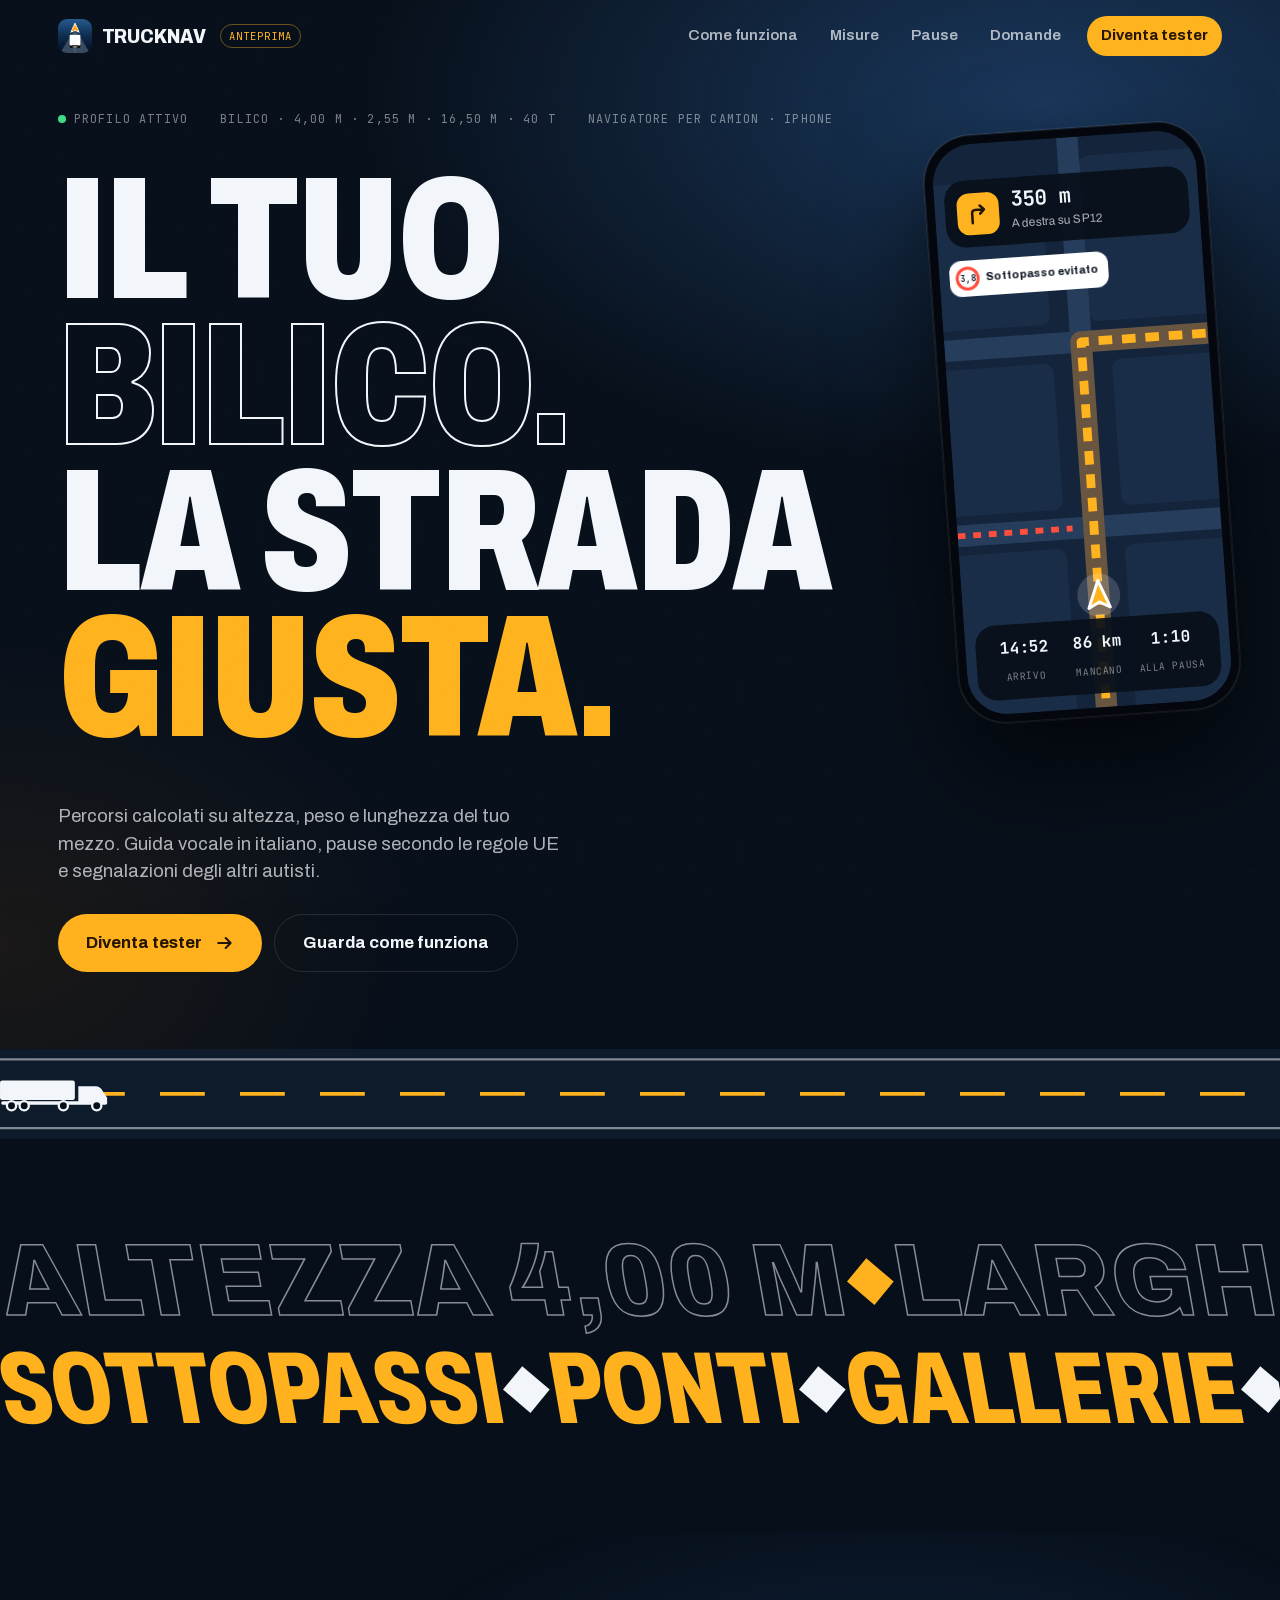
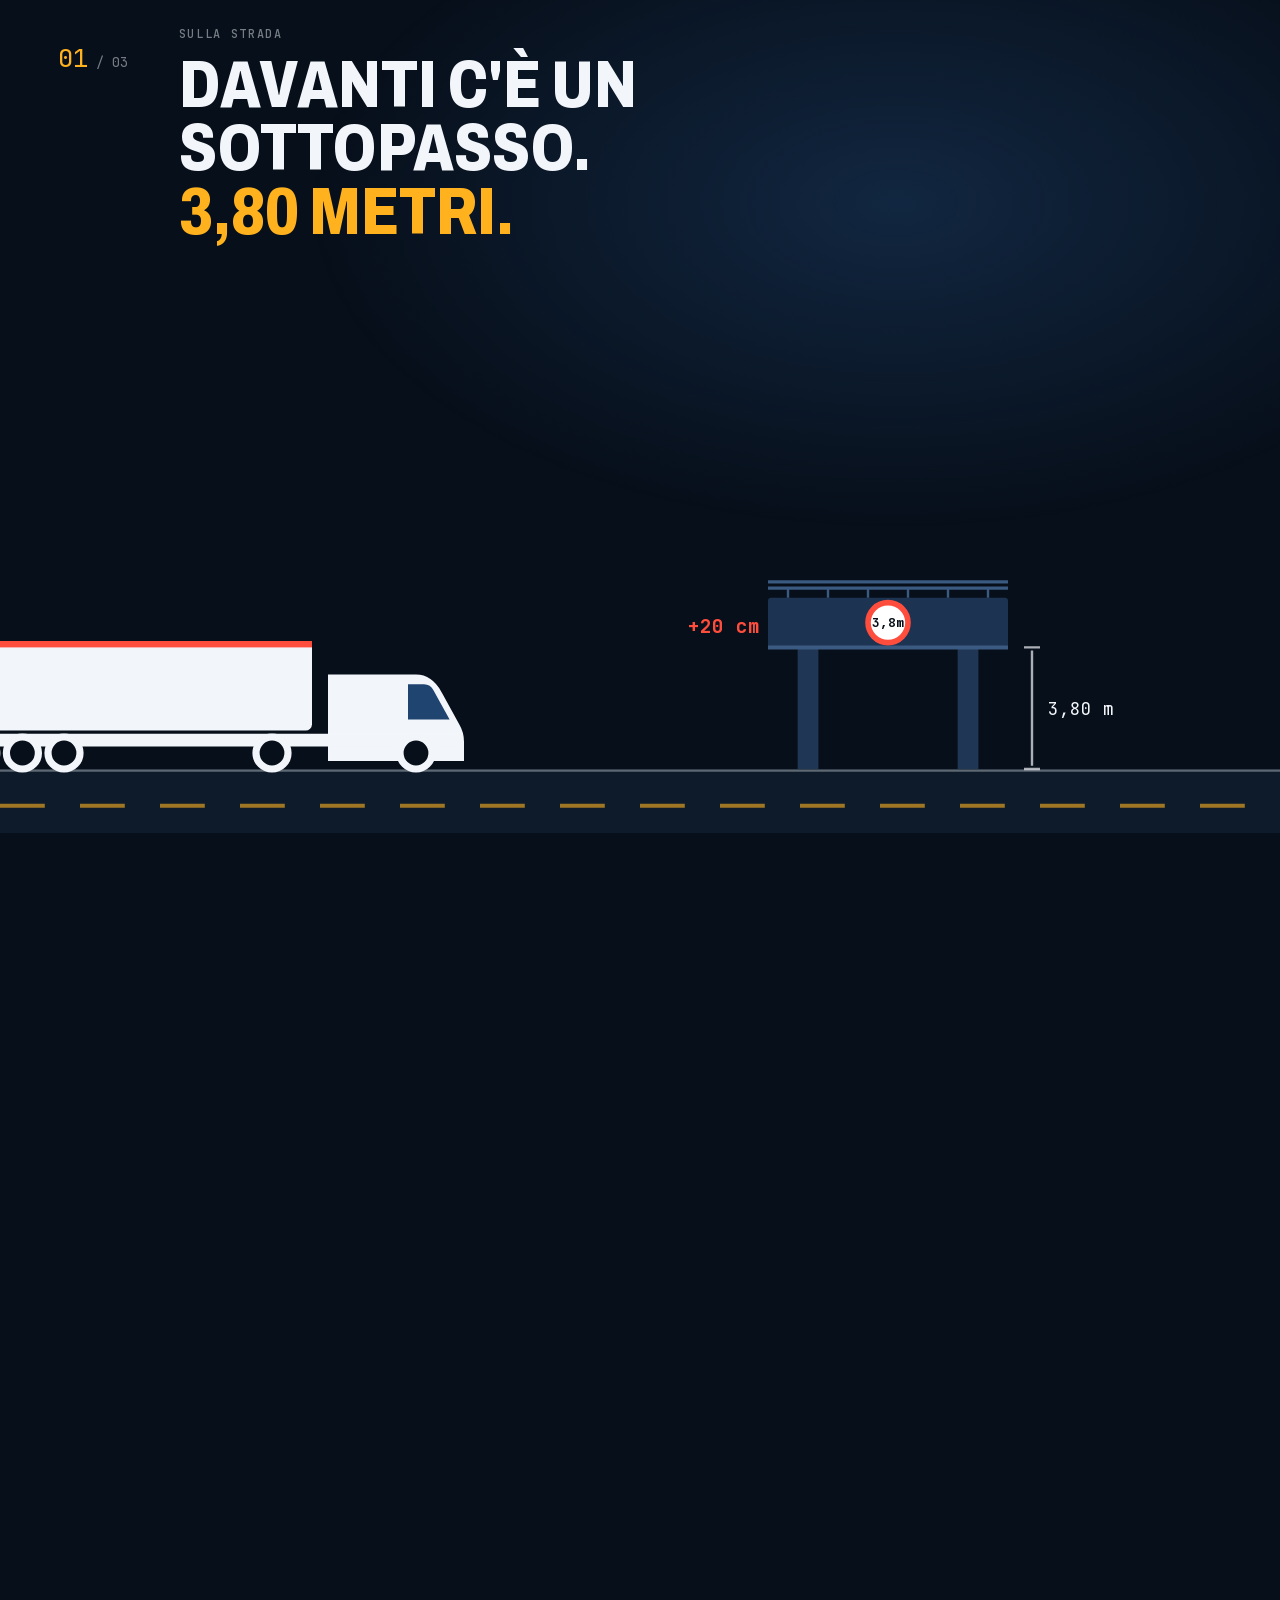
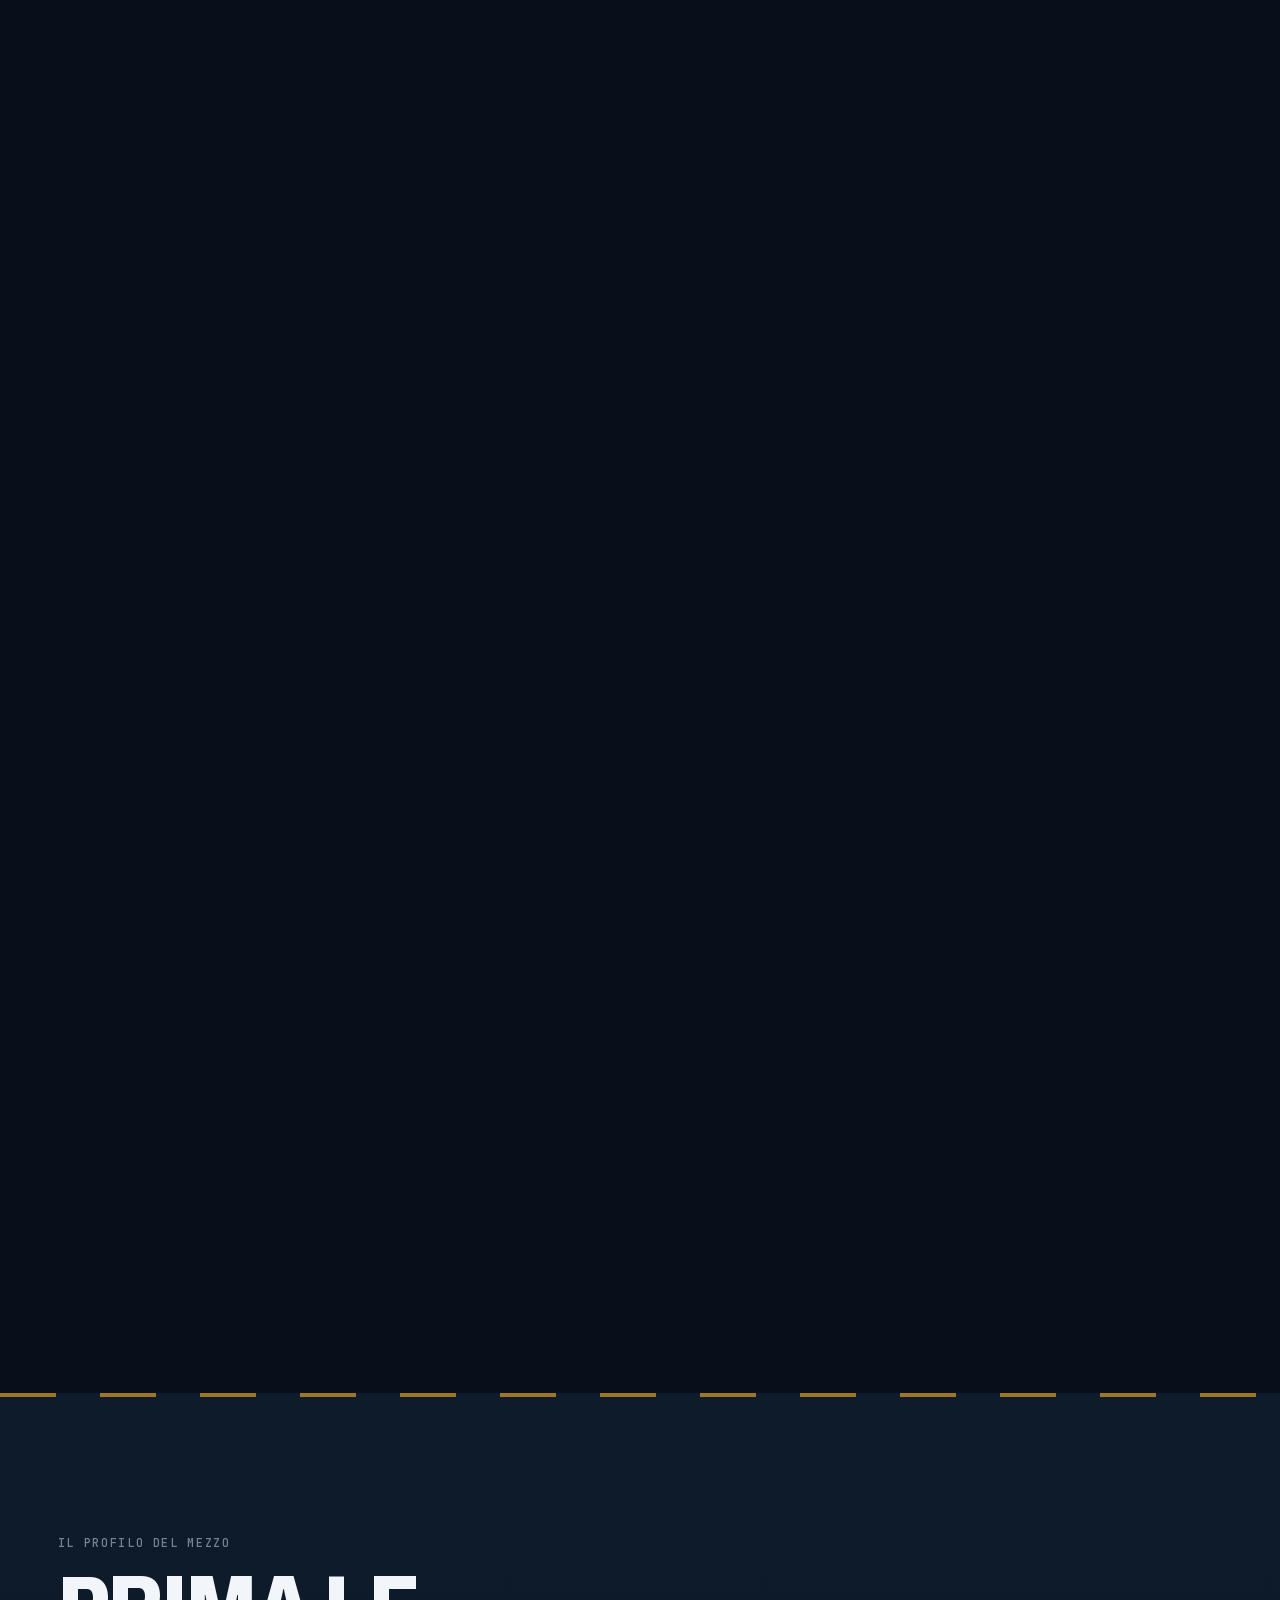
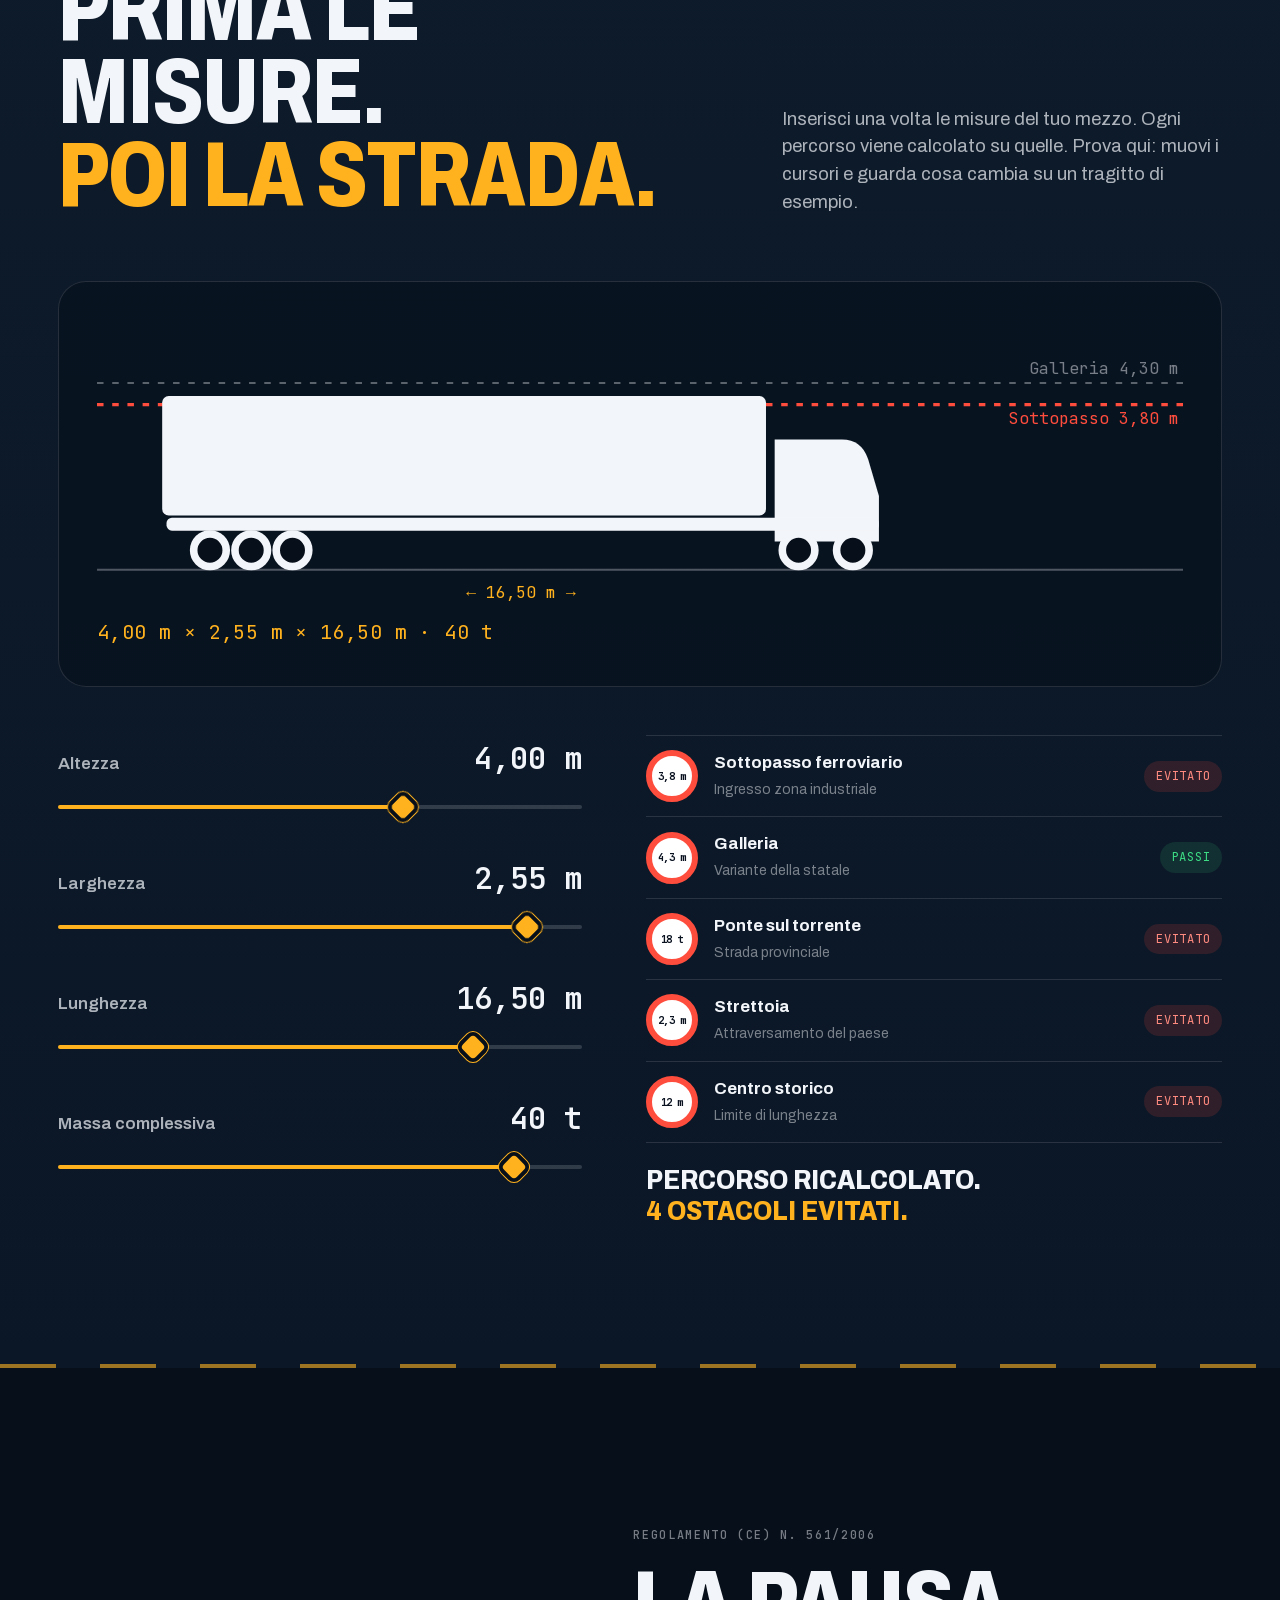
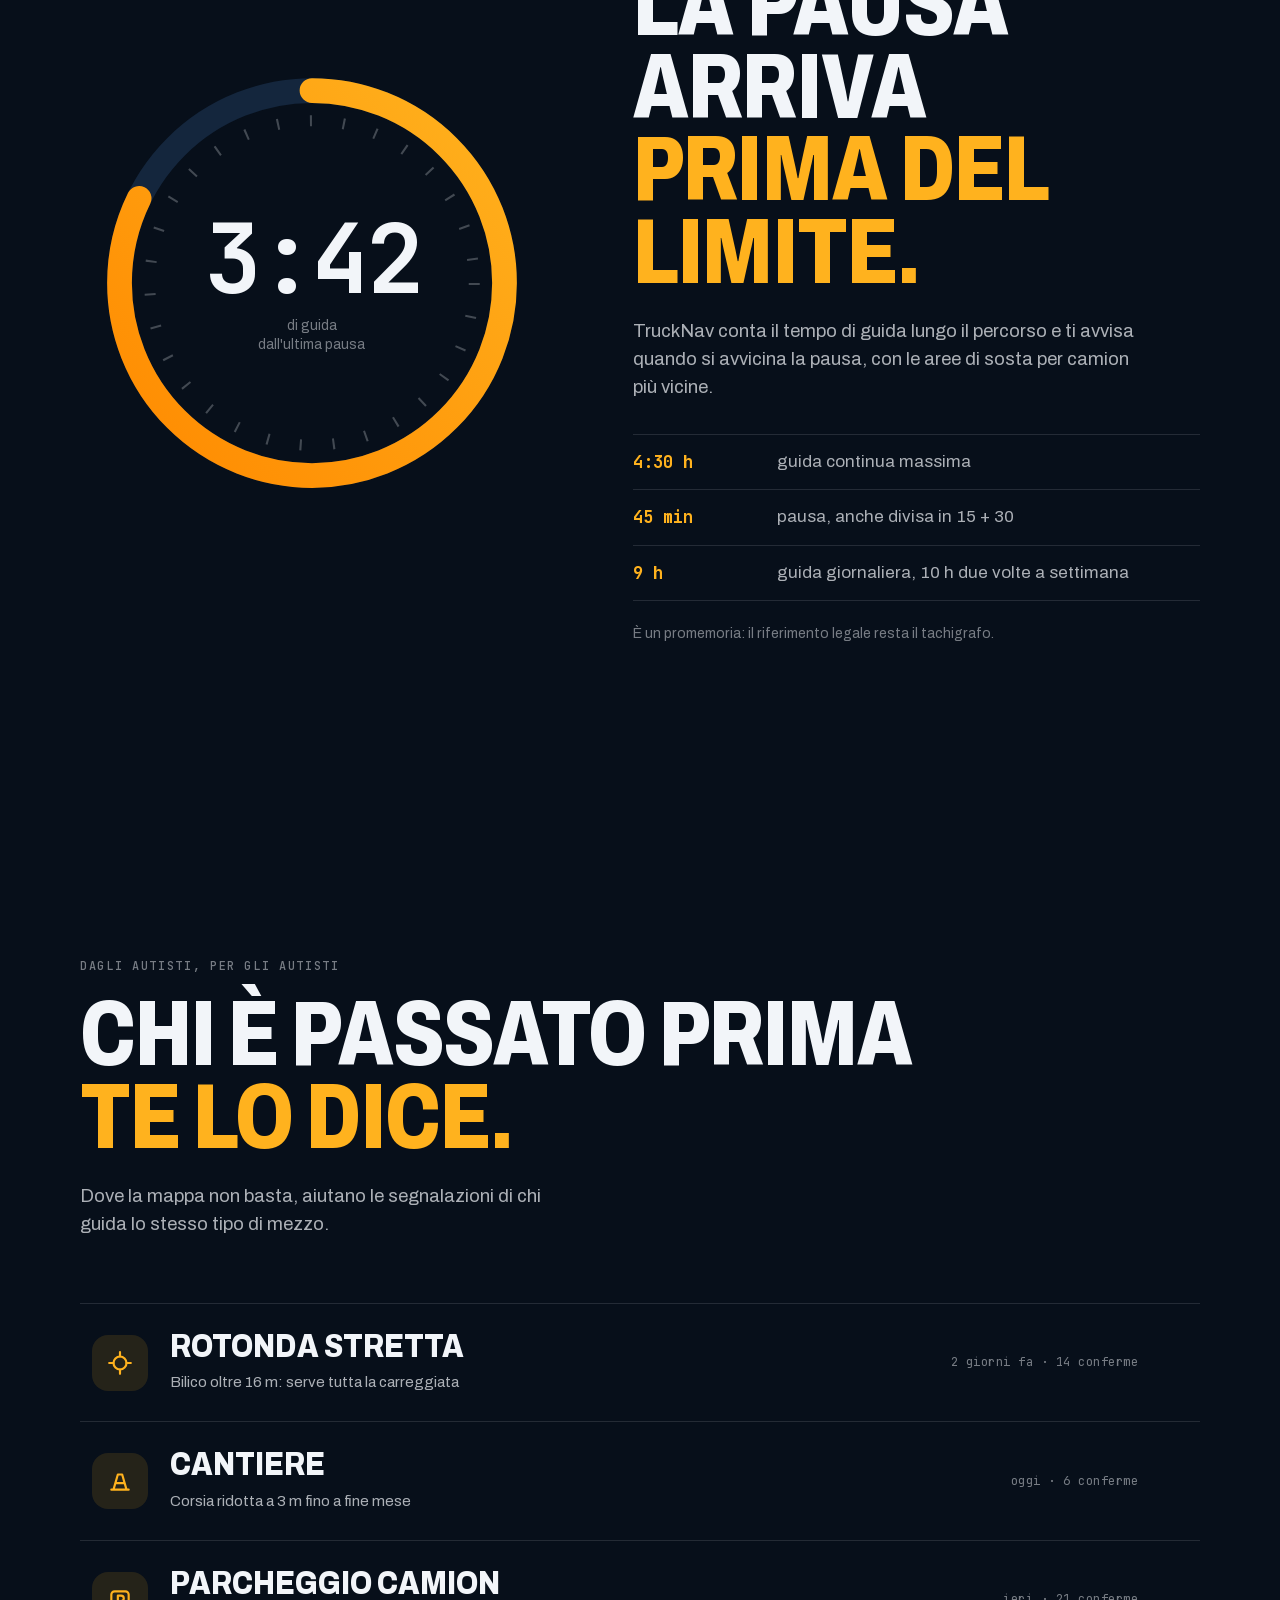
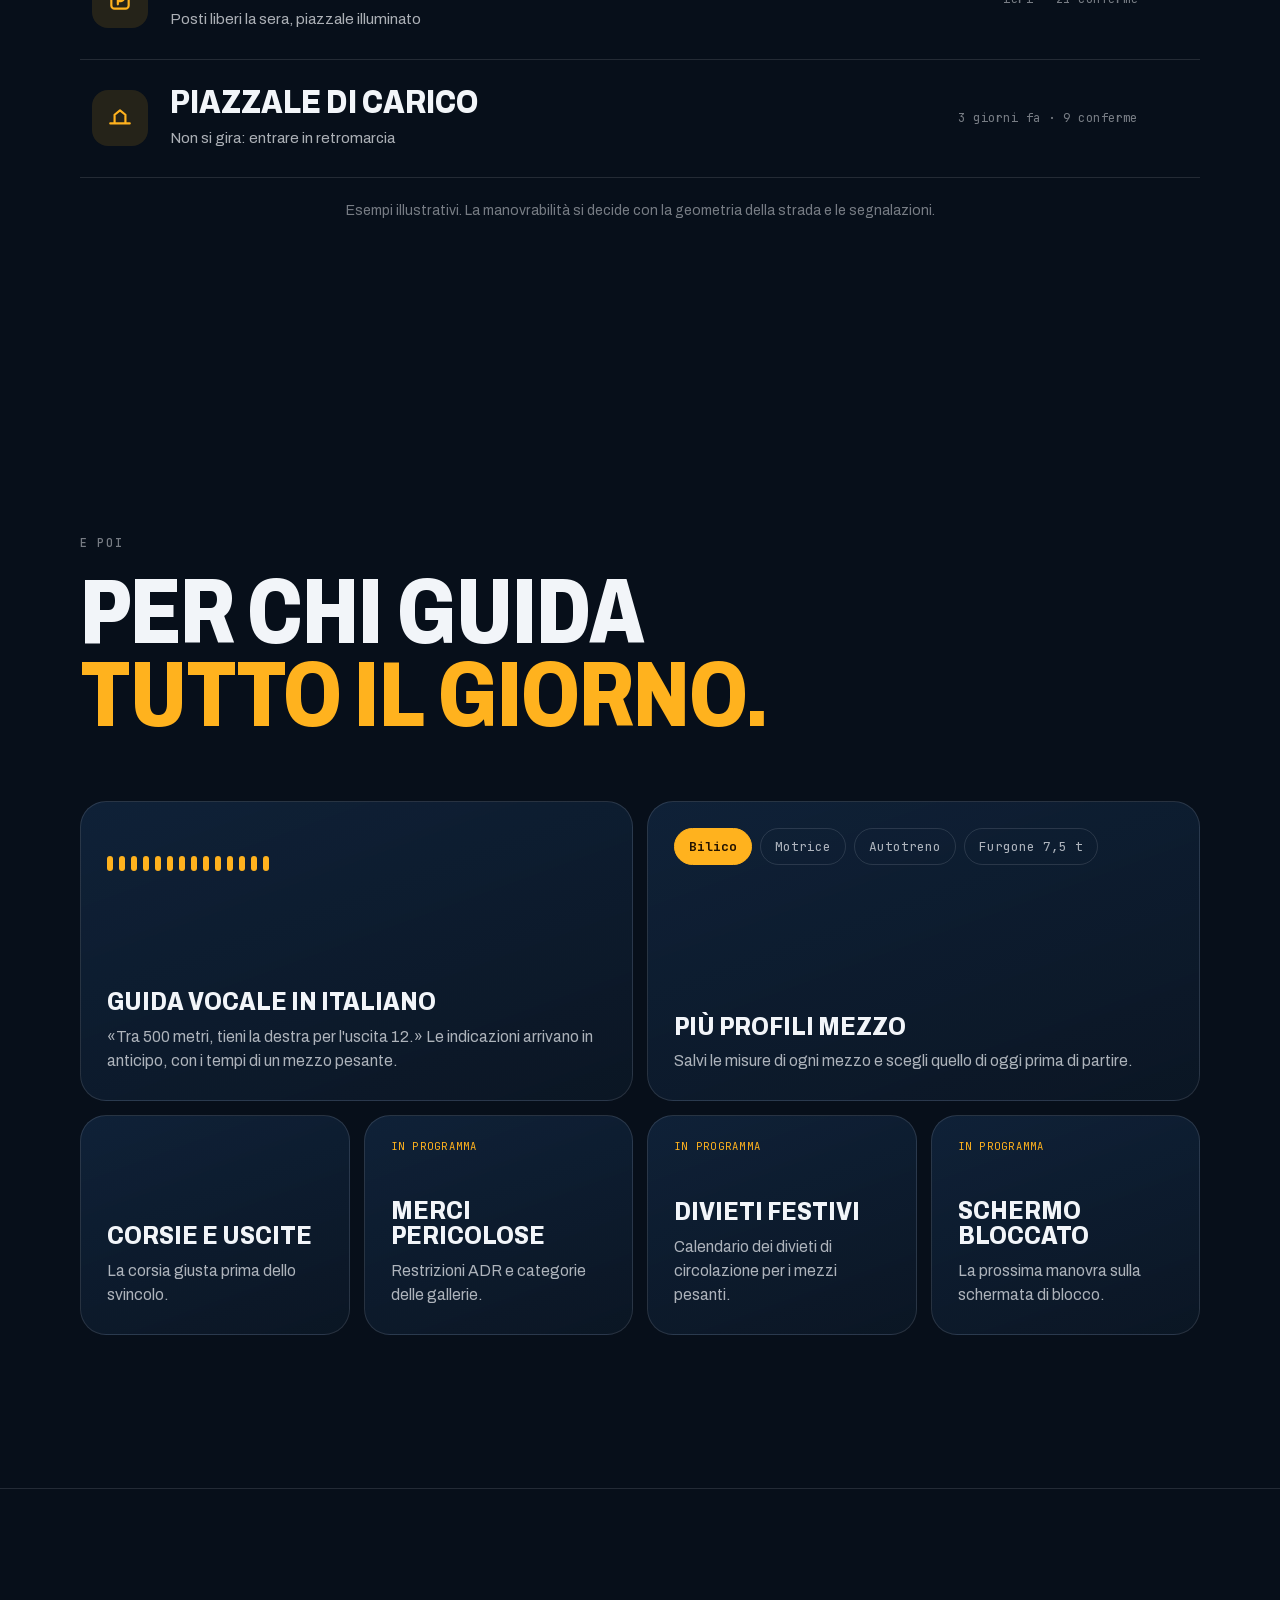
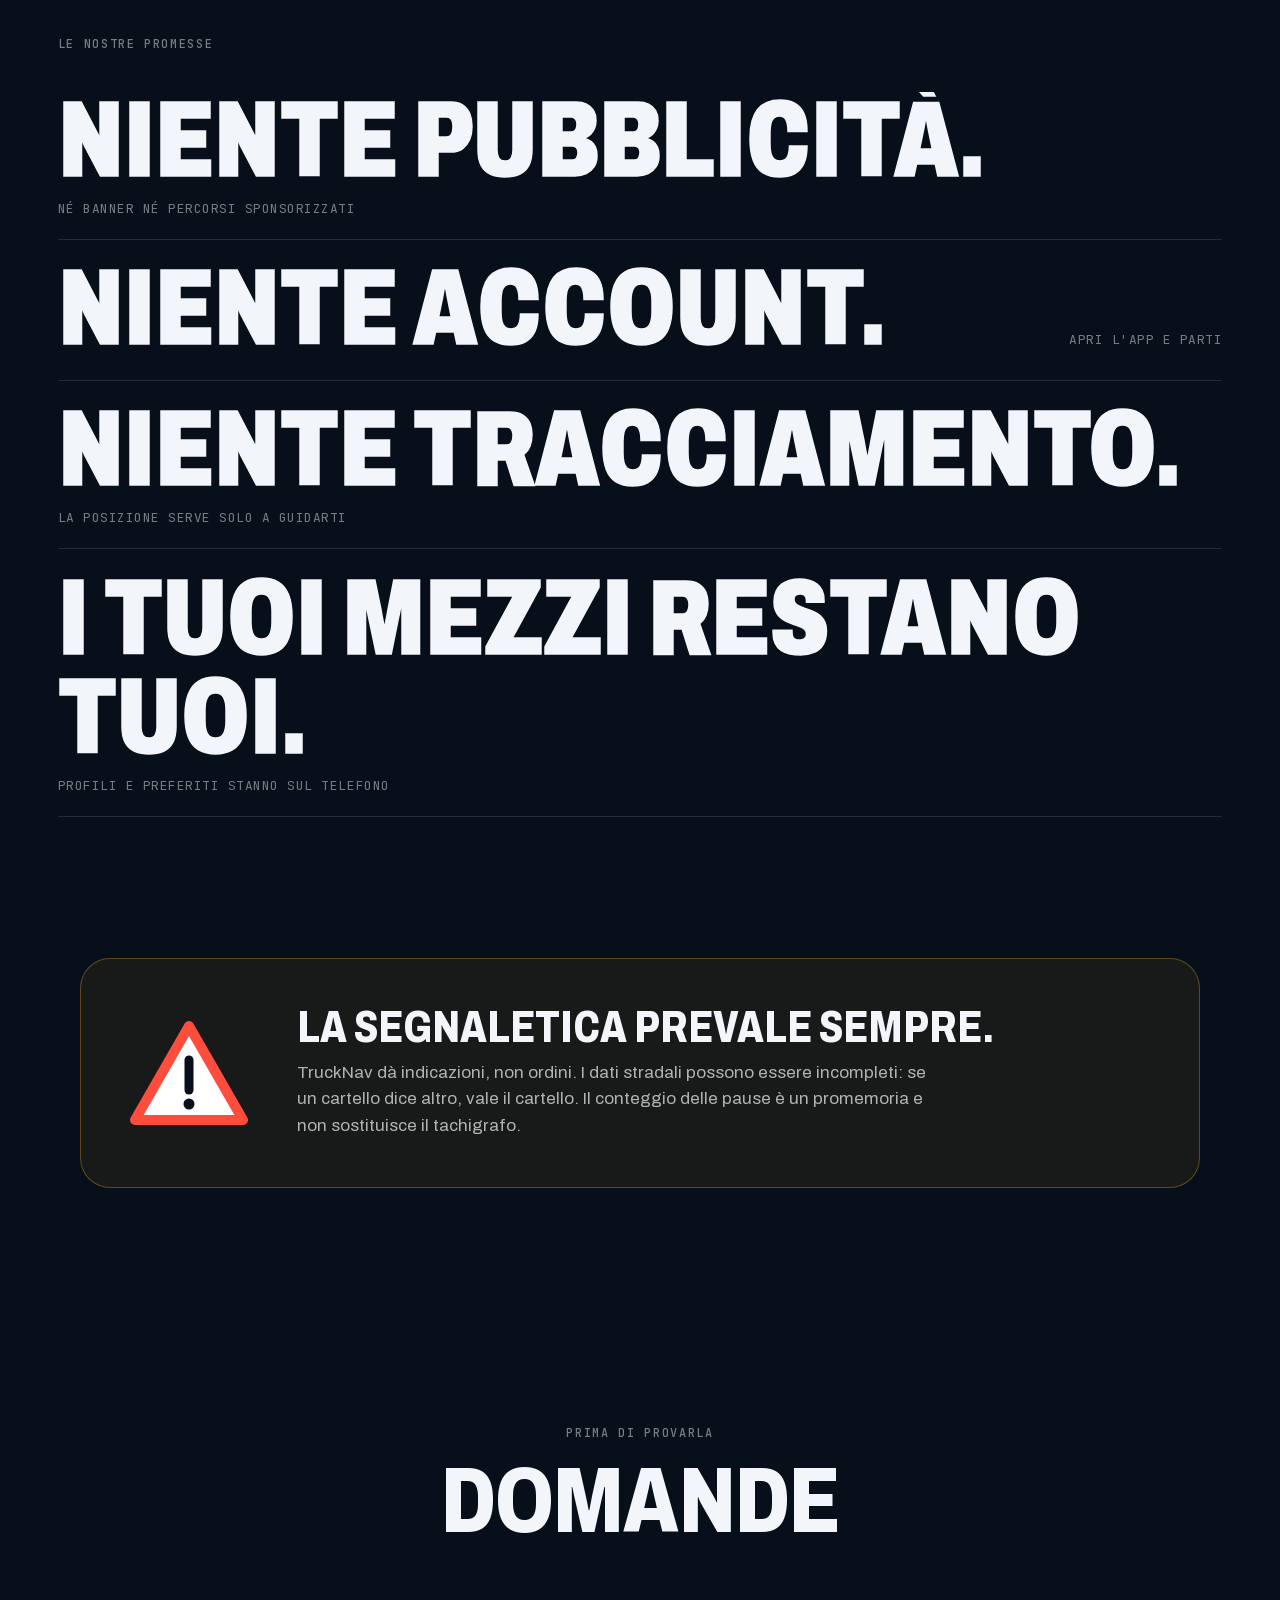
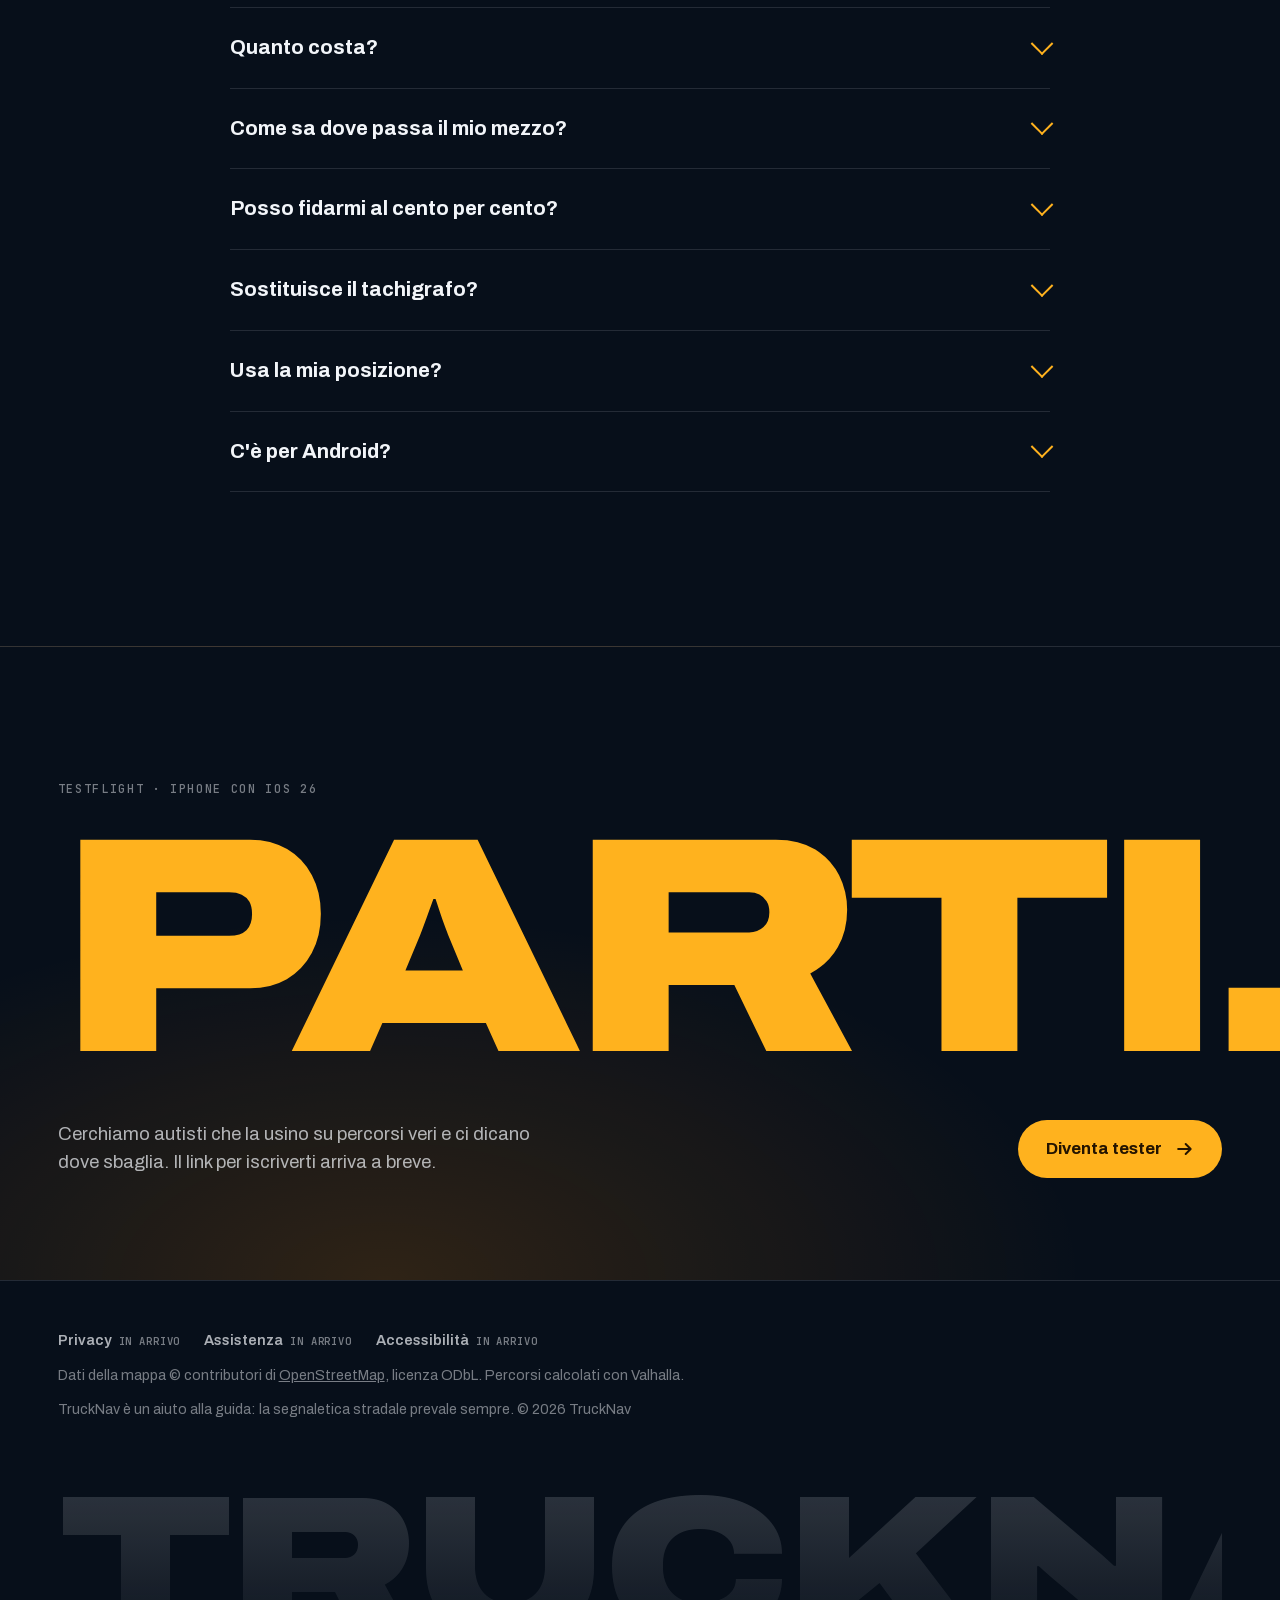
==== index.html @ 9c8316da "feat: prima versione del sito di TruckNav Co-Authored-By: Claude Opus 5.5 <noreply@anthropic.com>" ====
<!doctype html>
<html lang="it">
<head>
<title>TruckNav</title>
<meta charset="utf-8">
<meta name="viewport" content="width=device-width, initial-scale=1, viewport-fit=cover">
<meta name="claude:viewport-fit-sides" content="cover">
<meta name="description" content="Navigatore per camion e bilici: percorsi calcolati su altezza, peso e lunghezza del tuo mezzo, guida vocale in italiano, pause UE e segnalazioni degli autisti.">
<meta name="robots" content="noindex">
<meta name="theme-color" content="#070f1a">
<meta property="og:title" content="TruckNav · Il tuo bilico. La strada giusta.">
<meta property="og:description" content="Percorsi calcolati sulle misure reali del tuo mezzo.">
<meta property="og:image" content="icon.png">
<link rel="icon" type="image/png" href="favicon.png">
<link rel="apple-touch-icon" href="apple-touch-icon.png">
<link rel="preload" href="fonts/archivo-latin.woff2" as="font" type="font/woff2" crossorigin>
<link rel="stylesheet" href="style.css">
</head>
<body>

<header class="nav" id="nav">
  <div class="nav-in">
    <a class="logo" href="#top" aria-label="TruckNav, torna su">
      <img src="icon.png" alt="" width="34" height="34">
      <span>TruckNav</span>
    </a>
    <span class="pill-preview" title="Testi e funzioni da confermare prima del lancio">Anteprima</span>
    <nav aria-label="Sezioni">
      <a href="#sottopasso">Come funziona</a>
      <a href="#misure">Misure</a>
      <a href="#pause">Pause</a>
      <a href="#faq">Domande</a>
      <a class="nav-cta" href="#tester">Diventa tester</a>
    </nav>
  </div>
</header>

<main id="top">

  <!-- ============ HERO (tutta larghezza) ============ -->
  <section class="hero full">
    <div class="hero-meta mono" aria-hidden="true">
      <span><i class="dot"></i>Profilo attivo</span>
      <span>Bilico · 4,00 m · 2,55 m · 16,50 m · 40 t</span>
      <span class="hide-sm">Navigatore per camion · iPhone</span>
    </div>

    <h1 class="mega" aria-label="Il tuo bilico. La strada giusta.">
      <span class="line"><span class="line-in">Il tuo</span></span>
      <span class="line"><span class="line-in stretch" data-stretch>bilico.</span></span>
      <span class="line"><span class="line-in">La strada</span></span>
      <span class="line"><span class="line-in amber">giusta.</span></span>
    </h1>

    <div class="hero-foot">
      <p class="lead">Percorsi calcolati su altezza, peso e lunghezza del tuo mezzo. Guida vocale in italiano, pause secondo le regole UE e segnalazioni degli altri autisti.</p>
      <div class="cta-row">
        <a class="cta" href="#tester" data-magnetic><span>Diventa tester</span><svg viewBox="0 0 24 24" aria-hidden="true"><path d="M5 12h14m-5-6 6 6-6 6"/></svg></a>
        <a class="cta ghost" href="#sottopasso">Guarda come funziona</a>
      </div>
    </div>

    <div class="hero-phone" aria-hidden="true">
      <div class="phone">
        <div class="screen">
          <svg class="map" viewBox="0 0 270 585" preserveAspectRatio="xMidYMid slice">
            <rect width="270" height="585" fill="#13233a"/>
            <g fill="#192c46">
              <rect x="-10" y="40" width="120" height="150" rx="10"/><rect x="150" y="20" width="140" height="170" rx="10"/>
              <rect x="170" y="230" width="120" height="150" rx="10"/><rect x="-10" y="230" width="120" height="150" rx="10"/>
              <rect x="-10" y="420" width="120" height="180" rx="10"/><rect x="170" y="420" width="120" height="180" rx="10"/>
            </g>
            <path d="M 0 210 H 270 M 140 0 V 585 M 0 400 H 270" stroke="#253c5a" stroke-width="22"/>
            <path d="M 140 600 V 210 H 290" stroke="#ff8a00" stroke-opacity="0.3" stroke-width="22" fill="none" stroke-linejoin="round"/>
            <path class="route-live" d="M 140 600 V 210 H 290" stroke="#ffb21e" stroke-width="9" fill="none" stroke-linejoin="round"/>
            <path d="M 0 400 H 118" stroke="#ff4d3d" stroke-width="6" stroke-dasharray="8 8"/>
            <g transform="translate(140 470)">
              <circle r="22" fill="#ffffff" opacity="0.16"/>
              <path d="M 0 -15 L 11 13 L 0 7 L -11 13 Z" fill="#ffb21e" stroke="#fff" stroke-width="3" stroke-linejoin="round"/>
            </g>
          </svg>
          <div class="maneuver">
            <div class="arrow"><svg viewBox="0 0 24 24"><path d="M6 21V11a3 3 0 0 1 3-3h9m-4-4 4 4-4 4"/></svg></div>
            <div><b class="mono">350 m</b><span>A destra su SP 12</span></div>
          </div>
          <div class="warn-chip"><i class="mono">3,8</i>Sottopasso evitato</div>
          <div class="eta-bar mono">
            <div><b>14:52</b><small>arrivo</small></div>
            <div><b>86 km</b><small>mancano</small></div>
            <div><b>1:10</b><small>alla pausa</small></div>
          </div>
        </div>
      </div>
    </div>
  </section>

  <!-- Strada animata -->
  <div class="road" aria-hidden="true">
    <svg viewBox="0 0 1600 120" preserveAspectRatio="none">
      <rect width="1600" height="120" fill="#0e1b2b"/>
      <path d="M0 14H1600M0 106H1600" stroke="#f2f5f9" stroke-opacity="0.5" stroke-width="3"/>
      <path class="lane" d="M0 60H1600" stroke="#ffb21e" stroke-width="5" stroke-dasharray="56 44"/>
    </svg>
    <svg class="road-truck" viewBox="0 0 200 60" aria-hidden="true">
      <rect x="0" y="6" width="130" height="34" rx="4" fill="#f2f5f9"/>
      <path d="M136 16h30q8 0 12 8l8 12v10h-50z" fill="#f2f5f9"/>
      <rect x="2" y="42" width="184" height="6" rx="3" fill="#f2f5f9"/>
      <g fill="#070f1a" stroke="#f2f5f9" stroke-width="4"><circle cx="20" cy="50" r="8"/><circle cx="42" cy="50" r="8"/><circle cx="110" cy="50" r="8"/><circle cx="168" cy="50" r="8"/></g>
    </svg>
  </div>

  <!-- Marquee delle misure -->
  <section class="marquee" aria-label="Cosa considera il percorso">
    <div class="mq-row outline" aria-hidden="true">
      <div class="mq-track">
        <span>Altezza 4,00 m</span><i></i><span>Larghezza 2,55 m</span><i></i><span>Lunghezza 16,50 m</span><i></i><span>Massa 40 t</span><i></i><span>5 assi</span><i></i>
        <span>Altezza 4,00 m</span><i></i><span>Larghezza 2,55 m</span><i></i><span>Lunghezza 16,50 m</span><i></i><span>Massa 40 t</span><i></i><span>5 assi</span><i></i>
      </div>
    </div>
    <div class="mq-row solid reverse" aria-hidden="true">
      <div class="mq-track">
        <span>Sottopassi</span><i></i><span>Ponti</span><i></i><span>Gallerie</span><i></i><span>Strettoie</span><i></i><span>Rotonde strette</span><i></i><span>Divieti ai mezzi pesanti</span><i></i>
        <span>Sottopassi</span><i></i><span>Ponti</span><i></i><span>Gallerie</span><i></i><span>Strettoie</span><i></i><span>Rotonde strette</span><i></i><span>Divieti ai mezzi pesanti</span><i></i>
      </div>
    </div>
    <p class="sr">Il percorso considera altezza, larghezza, lunghezza, massa e assi del mezzo, ed evita sottopassi, ponti, gallerie, strettoie, rotonde strette e divieti ai mezzi pesanti.</p>
  </section>

  <!-- ============ STORIA A SCORRIMENTO (tutta larghezza) ============ -->
  <section class="story" id="sottopasso">
    <div class="story-track" data-step="0">
      <div class="story-sticky">
        <div class="story-head full">
          <div class="story-count mono"><span id="st-count">01</span> / 03</div>
          <div class="story-steps">
            <h2 class="story-step s0"><span class="kick mono">Sulla strada</span>Davanti c'è un sottopasso. <em>3,80&nbsp;metri.</em></h2>
            <h2 class="story-step s1"><span class="kick mono">Il tuo mezzo</span>Il tuo bilico è alto 4,00&nbsp;m. <em>Non ci passa.</em></h2>
            <h2 class="story-step s2"><span class="kick mono">TruckNav</span>Lo sa prima e cambia strada. <em>Più 4&nbsp;minuti, zero sorprese.</em></h2>
          </div>
        </div>

        <div class="scene">
          <svg viewBox="0 0 1600 520" preserveAspectRatio="xMidYMax meet" aria-hidden="true">
            <!-- fondo -->
            <path d="M0 440H1600V520H0Z" fill="#0e1b2b"/>
            <path d="M0 442H1600" stroke="#f2f5f9" stroke-opacity="0.35" stroke-width="3"/>
            <path d="M0 486H1600" stroke="#ffb21e" stroke-opacity="0.6" stroke-width="5" stroke-dasharray="56 44"/>
            <!-- spalle del ponte (dietro) -->
            <path d="M1010 288V440M1210 288V440" stroke="#1f3655" stroke-width="26"/>
            <!-- impalcato -->
            <g class="bridge">
              <rect x="960" y="226" width="300" height="62" rx="4" fill="#1d3352"/>
              <path class="deck-edge" d="M960 288H1260" stroke="#3a5a82" stroke-width="5"/>
              <path d="M960 214H1260M960 206H1260" stroke="#3a5a82" stroke-width="4"/>
              <g stroke="#3a5a82" stroke-width="3"><path d="M985 226V214M1035 226V214M1085 226V214M1135 226V214M1185 226V214M1235 226V214"/></g>
              <!-- cartello -->
              <g transform="translate(1110 257)">
                <circle r="25" fill="#fff" stroke="#ff4d3d" stroke-width="7"/>
                <text y="6" text-anchor="middle" class="svg-mono" font-size="16" font-weight="700" fill="#070f1a">3,8m</text>
              </g>
            </g>
            <!-- quota del sottopasso -->
            <g class="dim dim-bridge">
              <path d="M1290 292V436M1280 288H1300M1280 440H1300" stroke="#f2f5f9" stroke-opacity="0.7" stroke-width="3"/>
              <text x="1310" y="372" class="svg-mono" font-size="22" fill="#f2f5f9">3,80 m</text>
            </g>
            <!-- bilico -->
            <g id="st-truck" transform="translate(-80 0)">
              <rect x="0" y="280" width="470" height="112" rx="8" fill="#f2f5f9"/>
              <rect class="clash" x="0" y="280" width="470" height="8" fill="#ff4d3d"/>
              <path d="M490 322h110q20 0 32 22l22 40q6 10 6 22v24H490z" fill="#f2f5f9"/>
              <path d="M590 334h20q8 0 12 8l20 36h-52z" fill="#1f4470"/>
              <rect x="6" y="396" width="650" height="16" rx="6" fill="#f2f5f9"/>
              <g fill="#070f1a" stroke="#f2f5f9" stroke-width="9">
                <circle cx="56" cy="420" r="20"/><circle cx="108" cy="420" r="20"/><circle cx="160" cy="420" r="20"/>
                <circle cx="420" cy="420" r="20"/><circle cx="600" cy="420" r="20"/>
              </g>
              <g class="dim dim-truck">
                <path d="M-34 284V436M-44 280H-24M-44 440H-24" stroke="#ffb21e" stroke-width="3"/>
                <text x="-48" y="372" text-anchor="end" class="svg-mono" font-size="22" fill="#ffb21e">4,00 m</text>
              </g>
            </g>
            <!-- differenza -->
            <g class="gap-label">
              <text x="950" y="270" text-anchor="end" class="svg-mono" font-size="24" font-weight="700" fill="#ff4d3d">+20 cm</text>
            </g>
          </svg>

          <div class="reroute" aria-hidden="true">
            <div class="reroute-head mono"><i class="dot"></i>Percorso ricalcolato</div>
            <svg viewBox="0 0 260 150">
              <rect width="260" height="150" rx="14" fill="#0e1b2b"/>
              <path d="M20 120H240" stroke="#2a4466" stroke-width="10" stroke-linecap="round"/>
              <path d="M20 120H240" stroke="#ff4d3d" stroke-opacity="0.5" stroke-width="4" stroke-dasharray="8 8"/>
              <g transform="translate(150 120)" stroke="#ff4d3d" stroke-width="5" stroke-linecap="round"><path d="M-9 -9L9 9M9 -9L-9 9"/></g>
              <path class="detour" d="M20 120H70Q90 120 92 100V50Q94 30 114 30H196Q216 30 218 50V100Q220 120 240 120" fill="none" stroke="#ffb21e" stroke-width="7" stroke-linecap="round" stroke-linejoin="round"/>
              <circle cx="20" cy="120" r="7" fill="#f2f5f9"/><circle cx="240" cy="120" r="8" fill="#ffb21e"/>
            </svg>
            <div class="reroute-foot mono"><span>+4 min</span><span>+2,1 km</span><span>0 ostacoli</span></div>
          </div>
        </div>
      </div>
    </div>
  </section>

  <!-- ============ CONFIGURATORE (fascia a tutta larghezza) ============ -->
  <section class="band" id="misure">
    <div class="full">
      <div class="section-head">
        <span class="kick mono">Il profilo del mezzo</span>
        <h2 class="h2" data-reveal>Prima le misure.<br><span class="amber">Poi la strada.</span></h2>
        <p class="lead">Inserisci una volta le misure del tuo mezzo. Ogni percorso viene calcolato su quelle. Prova qui: muovi i cursori e guarda cosa cambia su un tragitto di esempio.</p>
      </div>

      <div class="cfg">
        <div class="cfg-stage">
          <svg id="cfg-svg" viewBox="0 0 1000 260" aria-hidden="true">
            <path d="M0 230H1000" stroke="#f2f5f9" stroke-opacity="0.3" stroke-width="2"/>
            <g class="limit" id="lim-43"><path d="M0 58H1000" stroke-dasharray="6 8"/><text x="996" y="50" text-anchor="end" class="svg-mono" font-size="15">Galleria 4,30 m</text></g>
            <g class="limit" id="lim-38"><path d="M0 78H1000" stroke-dasharray="6 8"/><text x="996" y="96" text-anchor="end" class="svg-mono" font-size="15">Sottopasso 3,80 m</text></g>
            <g id="cfg-truck">
              <rect id="cfg-trailer" x="60" y="70" width="560" height="110" rx="6" fill="#f2f5f9"/>
              <path id="cfg-cab" d="" fill="#f2f5f9"/>
              <rect id="cfg-chassis" x="64" y="182" width="700" height="12" rx="5" fill="#f2f5f9"/>
              <g id="cfg-wheels" fill="#070f1a" stroke="#f2f5f9" stroke-width="7"></g>
            </g>
            <text id="cfg-len" x="60" y="256" class="svg-mono" font-size="15" fill="#ffb21e"></text>
          </svg>
          <div class="cfg-readout mono" id="cfg-readout" aria-live="polite"></div>
        </div>

        <div class="cfg-grid">
          <div class="sliders">
            <div class="slider"><label for="h"><span>Altezza</span><output id="h-out" for="h"></output></label><input id="h" type="range" min="3.2" max="4.4" step="0.05" value="4"></div>
            <div class="slider"><label for="wd"><span>Larghezza</span><output id="wd-out" for="wd"></output></label><input id="wd" type="range" min="2.0" max="2.6" step="0.05" value="2.55"></div>
            <div class="slider"><label for="ln"><span>Lunghezza</span><output id="ln-out" for="ln"></output></label><input id="ln" type="range" min="7" max="18.75" step="0.25" value="16.5"></div>
            <div class="slider"><label for="ms"><span>Massa complessiva</span><output id="ms-out" for="ms"></output></label><input id="ms" type="range" min="7.5" max="44" step="0.5" value="40"></div>
          </div>
          <div>
            <ul class="obstacles" id="obstacles">
              <li data-k="h" data-lim="3.8"><span class="sign mono">3,8 m</span><div><b>Sottopasso ferroviario</b><small>Ingresso zona industriale</small></div><em></em></li>
              <li data-k="h" data-lim="4.3"><span class="sign mono">4,3 m</span><div><b>Galleria</b><small>Variante della statale</small></div><em></em></li>
              <li data-k="ms" data-lim="18"><span class="sign mono">18 t</span><div><b>Ponte sul torrente</b><small>Strada provinciale</small></div><em></em></li>
              <li data-k="wd" data-lim="2.3"><span class="sign mono">2,3 m</span><div><b>Strettoia</b><small>Attraversamento del paese</small></div><em></em></li>
              <li data-k="ln" data-lim="12"><span class="sign mono">12 m</span><div><b>Centro storico</b><small>Limite di lunghezza</small></div><em></em></li>
            </ul>
            <p class="cfg-sum" id="cfg-sum"></p>
          </div>
        </div>
      </div>
    </div>
  </section>

  <!-- ============ PAUSE (centrato) ============ -->
  <section class="boxed" id="pause">
    <div class="pause">
      <div class="ring" id="ring" aria-label="Esempio: 3 ore e 42 minuti di guida su 4 ore e 30">
        <svg viewBox="0 0 320 320" aria-hidden="true">
          <circle cx="160" cy="160" r="140" fill="none" stroke="#14263d" stroke-width="18"/>
          <circle class="ring-ticks" cx="160" cy="160" r="118" fill="none" stroke="#f2f5f9" stroke-opacity="0.25" stroke-width="8" stroke-dasharray="1.5 22.6"/>
          <circle class="ring-arc" cx="160" cy="160" r="140" fill="none" stroke="url(#amb)" stroke-width="18" stroke-linecap="round" transform="rotate(-90 160 160)"/>
          <defs><linearGradient id="amb" x1="0" y1="0" x2="1" y2="1"><stop offset="0" stop-color="#ff8a00"/><stop offset="1" stop-color="#ffb21e"/></linearGradient></defs>
        </svg>
        <div class="ring-num"><b class="mono">3:42</b><span>di guida<br>dall'ultima pausa</span></div>
      </div>
      <div class="pause-text">
        <span class="kick mono">Regolamento (CE) n. 561/2006</span>
        <h2 class="h2" data-reveal>La pausa arriva<br><span class="amber">prima del limite.</span></h2>
        <p class="lead">TruckNav conta il tempo di guida lungo il percorso e ti avvisa quando si avvicina la pausa, con le aree di sosta per camion più vicine.</p>
        <dl class="facts mono">
          <div><dt>4:30 h</dt><dd>guida continua massima</dd></div>
          <div><dt>45 min</dt><dd>pausa, anche divisa in 15 + 30</dd></div>
          <div><dt>9 h</dt><dd>guida giornaliera, 10 h due volte a settimana</dd></div>
        </dl>
        <p class="note">È un promemoria: il riferimento legale resta il tachigrafo.</p>
      </div>
    </div>
  </section>

  <!-- ============ SEGNALAZIONI (centrato) ============ -->
  <section class="boxed" id="segnalazioni">
    <div class="section-head">
      <span class="kick mono">Dagli autisti, per gli autisti</span>
      <h2 class="h2" data-reveal>Chi è passato prima<br><span class="amber">te lo dice.</span></h2>
      <p class="lead">Dove la mappa non basta, aiutano le segnalazioni di chi guida lo stesso tipo di mezzo.</p>
    </div>
    <ul class="reports">
      <li data-reveal><span class="r-ico"><svg viewBox="0 0 24 24"><circle cx="12" cy="12" r="6"/><path d="M12 2v4M12 18v4M2 12h4M18 12h4"/></svg></span><div><b>Rotonda stretta</b><small>Bilico oltre 16 m: serve tutta la carreggiata</small></div><span class="r-meta mono">2 giorni fa · 14 conferme</span><svg class="r-arrow" viewBox="0 0 24 24" aria-hidden="true"><path d="M5 12h14m-5-6 6 6-6 6"/></svg></li>
      <li data-reveal><span class="r-ico"><svg viewBox="0 0 24 24"><path d="M4 20h16M6 20l4-14h4l4 14M9 14h6"/></svg></span><div><b>Cantiere</b><small>Corsia ridotta a 3 m fino a fine mese</small></div><span class="r-meta mono">oggi · 6 conferme</span><svg class="r-arrow" viewBox="0 0 24 24" aria-hidden="true"><path d="M5 12h14m-5-6 6 6-6 6"/></svg></li>
      <li data-reveal><span class="r-ico"><svg viewBox="0 0 24 24"><rect x="4" y="4" width="16" height="16" rx="3"/><path d="M10 16V8h3a2.5 2.5 0 0 1 0 5h-3"/></svg></span><div><b>Parcheggio camion</b><small>Posti liberi la sera, piazzale illuminato</small></div><span class="r-meta mono">ieri · 21 conferme</span><svg class="r-arrow" viewBox="0 0 24 24" aria-hidden="true"><path d="M5 12h14m-5-6 6 6-6 6"/></svg></li>
      <li data-reveal><span class="r-ico"><svg viewBox="0 0 24 24"><path d="M3 17h18M7 17V9l5-4 5 4v8"/></svg></span><div><b>Piazzale di carico</b><small>Non si gira: entrare in retromarcia</small></div><span class="r-meta mono">3 giorni fa · 9 conferme</span><svg class="r-arrow" viewBox="0 0 24 24" aria-hidden="true"><path d="M5 12h14m-5-6 6 6-6 6"/></svg></li>
    </ul>
    <p class="note center">Esempi illustrativi. La manovrabilità si decide con la geometria della strada e le segnalazioni.</p>
  </section>

  <!-- ============ BENTO (centrato) ============ -->
  <section class="boxed">
    <div class="section-head">
      <span class="kick mono">E poi</span>
      <h2 class="h2" data-reveal>Per chi guida<br><span class="amber">tutto il giorno.</span></h2>
    </div>
    <div class="bento">
      <article class="b-wide b-voice" data-reveal>
        <div class="wave" aria-hidden="true"><i></i><i></i><i></i><i></i><i></i><i></i><i></i><i></i><i></i><i></i><i></i><i></i><i></i><i></i></div>
        <h3>Guida vocale in italiano</h3>
        <p>«Tra 500 metri, tieni la destra per l'uscita 12.» Le indicazioni arrivano in anticipo, con i tempi di un mezzo pesante.</p>
      </article>
      <article class="b-wide" data-reveal>
        <ul class="chips mono" aria-hidden="true"><li class="on">Bilico</li><li>Motrice</li><li>Autotreno</li><li>Furgone 7,5 t</li></ul>
        <h3>Più profili mezzo</h3>
        <p>Salvi le misure di ogni mezzo e scegli quello di oggi prima di partire.</p>
      </article>
      <article data-reveal><h3>Corsie e uscite</h3><p>La corsia giusta prima dello svincolo.</p></article>
      <article data-reveal><span class="soon mono">In programma</span><h3>Merci pericolose</h3><p>Restrizioni ADR e categorie delle gallerie.</p></article>
      <article data-reveal><span class="soon mono">In programma</span><h3>Divieti festivi</h3><p>Calendario dei divieti di circolazione per i mezzi pesanti.</p></article>
      <article data-reveal><span class="soon mono">In programma</span><h3>Schermo bloccato</h3><p>La prossima manovra sulla schermata di blocco.</p></article>
    </div>
  </section>

  <!-- ============ PROMESSE (tutta larghezza) ============ -->
  <section class="promises full" aria-labelledby="prom-title">
    <span class="kick mono" id="prom-title">Le nostre promesse</span>
    <ul>
      <li data-fill><span class="p-big">Niente pubblicità.</span><span class="p-small mono">Né banner né percorsi sponsorizzati</span></li>
      <li data-fill><span class="p-big">Niente account.</span><span class="p-small mono">Apri l'app e parti</span></li>
      <li data-fill><span class="p-big">Niente tracciamento.</span><span class="p-small mono">La posizione serve solo a guidarti</span></li>
      <li data-fill><span class="p-big">I tuoi mezzi restano tuoi.</span><span class="p-small mono">Profili e preferiti stanno sul telefono</span></li>
    </ul>
  </section>

  <!-- ============ AVVERTENZA (centrato) ============ -->
  <section class="boxed tight">
    <div class="caution" data-reveal>
      <svg viewBox="0 0 120 106" aria-hidden="true"><path d="M60 6L114 100H6Z" fill="#fff" stroke="#ff4d3d" stroke-width="10" stroke-linejoin="round"/><path d="M60 40v30" stroke="#070f1a" stroke-width="9" stroke-linecap="round"/><circle cx="60" cy="84" r="5.5" fill="#070f1a"/></svg>
      <div>
        <h2>La segnaletica prevale sempre.</h2>
        <p>TruckNav dà indicazioni, non ordini. I dati stradali possono essere incompleti: se un cartello dice altro, vale il cartello. Il conteggio delle pause è un promemoria e non sostituisce il tachigrafo.</p>
      </div>
    </div>
  </section>

  <!-- ============ FAQ (centrato stretto) ============ -->
  <section class="boxed" id="faq">
    <div class="section-head center">
      <span class="kick mono">Prima di provarla</span>
      <h2 class="h2" data-reveal>Domande</h2>
    </div>
    <div class="faq">
      <details><summary>Quanto costa?</summary><p>Durante la fase di prova è gratuita. Le condizioni della versione pubblica saranno scritte qui prima dell'uscita.</p></details>
      <details><summary>Come sa dove passa il mio mezzo?</summary><p>Usa le misure del profilo del mezzo e i limiti di altezza, peso, larghezza e lunghezza presenti nei dati stradali di OpenStreetMap. Le segnalazioni degli autisti completano dove i dati mancano.</p></details>
      <details><summary>Posso fidarmi al cento per cento?</summary><p>No, e nessun navigatore lo permette. I dati possono essere incompleti o non aggiornati. Guarda sempre i cartelli: se dicono altro, valgono loro.</p></details>
      <details><summary>Sostituisce il tachigrafo?</summary><p>No. Il conteggio delle pause aiuta a organizzare il viaggio. Il riferimento legale resta il tachigrafo.</p></details>
      <details><summary>Usa la mia posizione?</summary><p>Sì, solo mentre navighi, per guidarti lungo il percorso. Non viene salvata né venduta.</p></details>
      <details><summary>C'è per Android?</summary><p>Per ora no. La prima versione è per iPhone.</p></details>
    </div>
  </section>

  <!-- ============ CHIUSURA (tutta larghezza) ============ -->
  <section class="closing full" id="tester">
    <p class="kick mono">TestFlight · iPhone con iOS 26</p>
    <h2 class="giant" data-reveal>Parti.</h2>
    <div class="closing-row">
      <p class="lead">Cerchiamo autisti che la usino su percorsi veri e ci dicano dove sbaglia. Il link per iscriverti arriva a breve.</p>
      <a class="cta" href="#tester" data-magnetic><span>Diventa tester</span><svg viewBox="0 0 24 24" aria-hidden="true"><path d="M5 12h14m-5-6 6 6-6 6"/></svg></a>
    </div>
  </section>
</main>

<footer class="footer full">
  <div class="foot-grid">
    <div class="foot-links">
      <span>Privacy <small>in arrivo</small></span>
      <span>Assistenza <small>in arrivo</small></span>
      <span>Accessibilità <small>in arrivo</small></span>
    </div>
    <p>Dati della mappa © contributori di <a href="https://www.openstreetmap.org/copyright">OpenStreetMap</a>, licenza ODbL. Percorsi calcolati con Valhalla.</p>
    <p>TruckNav è un aiuto alla guida: la segnaletica stradale prevale sempre. © 2026 TruckNav</p>
  </div>
  <div class="wordmark" aria-hidden="true">TruckNav</div>
</footer>

<script src="main.js"></script>
</body>
</html>
---- style.css ----
/* TruckNav — sito
   Direzione: la strada di notte. Asfalto blu, segnaletica ambra, lettering da cartello stradale
   (Archivo, larghezza variabile 62–125) e misure in monospazio.
   Impaginazione: alternanza di fasce a tutta larghezza (hero, storia, misure, promesse, chiusura)
   e colonne centrate per le parti da leggere (pause, segnalazioni, bento, avvertenza, domande). */

@font-face { font-family: "Archivo"; src: url("fonts/archivo-latin.woff2") format("woff2"); font-weight: 100 900; font-stretch: 62% 125%; font-display: swap;
  unicode-range: U+0000-00FF, U+0131, U+0152-0153, U+02BB-02BC, U+02C6, U+02DA, U+02DC, U+0304, U+0308, U+0329, U+2000-206F, U+20AC, U+2122, U+2191, U+2193, U+2212, U+2215, U+FEFF, U+FFFD; }
@font-face { font-family: "Archivo"; src: url("fonts/archivo-latin-ext.woff2") format("woff2"); font-weight: 100 900; font-stretch: 62% 125%; font-display: swap;
  unicode-range: U+0100-02BA, U+02BD-02C5, U+02C7-02CC, U+02CE-02D7, U+02DD-02FF, U+1E00-1E9F, U+1EF2-1EFF, U+2020, U+20A0-20AB, U+20AD-20C4, U+2113, U+2C60-2C7F, U+A720-A7FF; }
@font-face { font-family: "JetBrains Mono"; src: url("fonts/jbmono-latin.woff2") format("woff2"); font-weight: 400 700; font-display: swap;
  unicode-range: U+0000-00FF, U+0131, U+0152-0153, U+02BB-02BC, U+02C6, U+02DA, U+02DC, U+0304, U+0308, U+0329, U+2000-206F, U+20AC, U+2122, U+2191, U+2193, U+2212, U+2215, U+FEFF, U+FFFD; }
@font-face { font-family: "JetBrains Mono"; src: url("fonts/jbmono-latin-ext.woff2") format("woff2"); font-weight: 400 700; font-display: swap;
  unicode-range: U+0100-02BA, U+02BD-02C5, U+02C7-02CC, U+02CE-02D7, U+02DD-02FF, U+1E00-1E9F, U+1EF2-1EFF, U+2020, U+20A0-20AB, U+20AD-20C4, U+2113, U+2C60-2C7F, U+A720-A7FF; }

:root {
  --night: #070f1a;
  --asphalt: #0e1b2b;
  --lane: #14263d;
  --steel: #1f4470;
  --ink: #f2f5f9;
  --muted: rgba(242, 245, 249, 0.7);
  --faint: rgba(242, 245, 249, 0.48);
  --hair: rgba(242, 245, 249, 0.12);
  --amber: #ffb21e;
  --amber-deep: #ff8a00;
  --amber-ink: #241400;
  --stop: #ff4d3d;
  --ok: #3ddc84;

  --display: "Archivo", "Arial Narrow", "Helvetica Neue", Arial, sans-serif;
  --body: "Archivo", "Helvetica Neue", Arial, sans-serif;
  --mono: "JetBrains Mono", ui-monospace, "SF Mono", Menlo, monospace;

  --gut-full: clamp(16px, 4.5vw, 88px);
  --col: 1120px;
  --ease: cubic-bezier(0.22, 1, 0.36, 1);
  --ease-in-out: cubic-bezier(0.65, 0, 0.35, 1);
  color-scheme: dark;
}

* { box-sizing: border-box; margin: 0; padding: 0; }
html { scroll-behavior: smooth; -webkit-text-size-adjust: 100%; }
[id] { scroll-margin-top: 80px; }
body {
  font-family: var(--body);
  font-stretch: 100%;
  font-size: 17px;
  line-height: 1.55;
  color: var(--ink);
  background: var(--night);
  -webkit-font-smoothing: antialiased;
  overflow-x: hidden;
}
/* grana leggera su tutta la pagina */
body::after {
  content: ""; position: fixed; inset: 0; z-index: 100; pointer-events: none; opacity: 0.07; mix-blend-mode: overlay;
  background-image: url("data:image/svg+xml,%3Csvg xmlns='http://www.w3.org/2000/svg' width='160' height='160'%3E%3Cfilter id='n'%3E%3CfeTurbulence type='fractalNoise' baseFrequency='0.9' numOctaves='2' stitchTiles='stitch'/%3E%3C/filter%3E%3Crect width='100%25' height='100%25' filter='url(%23n)'/%3E%3C/svg%3E");
}
img, svg { display: block; max-width: 100%; }
a { color: inherit; }
::selection { background: var(--amber); color: var(--amber-ink); }
a:focus-visible, button:focus-visible, input:focus-visible, summary:focus-visible { outline: 3px solid var(--amber); outline-offset: 3px; border-radius: 6px; }
.sr { position: absolute; width: 1px; height: 1px; overflow: hidden; clip: rect(0 0 0 0); white-space: nowrap; }
.mono { font-family: var(--mono); font-variant-numeric: tabular-nums; }
.svg-mono { font-family: var(--mono); }
.amber { color: var(--amber); }
.center { text-align: center; }

/* ---------- Contenitori: pieno e centrato ---------- */
.full {
  padding-left: max(var(--gut-full), env(safe-area-inset-left, 0px));
  padding-right: max(var(--gut-full), env(safe-area-inset-right, 0px));
}
.boxed {
  max-width: calc(var(--col) + 32px); margin-inline: auto;
  padding-left: max(16px, env(safe-area-inset-left, 0px));
  padding-right: max(16px, env(safe-area-inset-right, 0px));
  padding-block: clamp(80px, 12vw, 160px);
}
.boxed.tight { padding-block: 0 clamp(40px, 6vw, 80px); }

/* ---------- Tipografia ---------- */
.kick { display: inline-block; font-size: 0.74rem; font-weight: 500; letter-spacing: 0.14em; text-transform: uppercase; color: var(--faint); margin-bottom: 18px; }
.h2 {
  font-family: var(--display); font-weight: 800; font-stretch: 78%; text-transform: uppercase;
  font-size: clamp(2.6rem, 7.2vw, 6.6rem); line-height: 0.9; letter-spacing: -0.01em; text-wrap: balance;
  margin-bottom: 24px;
}
.lead { font-size: clamp(1.08rem, 1.45vw, 1.3rem); line-height: 1.5; color: var(--muted); max-width: 46ch; }
.note { margin-top: 22px; font-size: 0.88rem; color: var(--faint); }
.section-head { margin-bottom: clamp(36px, 5vw, 64px); }
.section-head.center .lead { margin-inline: auto; }

/* ---------- Nav in vetro ---------- */
.nav {
  position: fixed; inset: 0 0 auto; z-index: 50;
  padding-top: env(safe-area-inset-top, 0px);
  padding-left: max(var(--gut-full), env(safe-area-inset-left, 0px));
  padding-right: max(var(--gut-full), env(safe-area-inset-right, 0px));
  border-bottom: 1px solid transparent;
  transition: background 0.4s var(--ease), border-color 0.4s var(--ease), backdrop-filter 0.4s var(--ease);
}
.nav.glassy {
  background: linear-gradient(180deg, rgba(255, 255, 255, 0.09), rgba(255, 255, 255, 0.025));
  backdrop-filter: saturate(1.8) blur(22px); -webkit-backdrop-filter: saturate(1.8) blur(22px);
  border-bottom-color: rgba(255, 255, 255, 0.08);
  box-shadow: inset 0 1px 0 rgba(255, 255, 255, 0.1);
}
.nav-in { display: flex; align-items: center; gap: 14px; height: 72px; }
.logo { display: flex; align-items: center; gap: 10px; text-decoration: none; }
.logo img { width: 34px; height: 34px; border-radius: 9px; }
.logo span { font-family: var(--display); font-weight: 800; font-stretch: 85%; font-size: 1.3rem; letter-spacing: -0.01em; text-transform: uppercase; }
.pill-preview { font-family: var(--mono); font-size: 0.66rem; letter-spacing: 0.1em; text-transform: uppercase; color: var(--amber); padding: 3px 8px; border-radius: 999px; border: 1px solid rgba(255, 178, 30, 0.4); }
.nav nav { margin-left: auto; display: flex; align-items: center; gap: 4px; }
.nav nav a { text-decoration: none; font-weight: 600; font-size: 0.94rem; color: var(--muted); padding: 8px 14px; border-radius: 999px; transition: background 0.2s, color 0.2s; }
.nav nav a:hover { color: var(--ink); background: rgba(255, 255, 255, 0.07); }
.nav nav a.nav-cta { margin-left: 8px; color: var(--amber-ink); background: var(--amber); font-weight: 700; }
.nav nav a.nav-cta:hover { background: #ffc24a; color: var(--amber-ink); }
@media (max-width: 820px) { .nav nav a:not(.nav-cta) { display: none; } }
@media (max-width: 420px) { .pill-preview { display: none; } }

/* ---------- Bottoni ---------- */
.cta-row { display: flex; flex-wrap: wrap; gap: 12px; }
.cta {
  display: inline-flex; align-items: center; gap: 12px; min-height: 58px; padding: 0 28px; border-radius: 999px;
  background: var(--amber); color: var(--amber-ink); text-decoration: none; font-weight: 700; font-size: 1.05rem;
  transition: background 0.25s, transform 0.4s var(--ease);
  will-change: transform;
}
.cta svg { width: 20px; height: 20px; fill: none; stroke: currentColor; stroke-width: 2.4; stroke-linecap: round; stroke-linejoin: round; transition: transform 0.35s var(--ease); }
.cta:hover { background: #ffc24a; }
.cta:hover svg { transform: translateX(4px); }
.cta.ghost { background: transparent; color: var(--ink); border: 1px solid var(--hair); }
.cta.ghost:hover { background: rgba(255, 255, 255, 0.06); }

/* ---------- HERO ---------- */
.hero {
  position: relative; display: grid; grid-template-columns: minmax(0, 1fr);
  padding-top: calc(env(safe-area-inset-top, 0px) + 110px); padding-bottom: clamp(48px, 6vw, 80px);
  background:
    radial-gradient(1100px 600px at 82% 10%, rgba(31, 68, 112, 0.75), transparent 62%),
    radial-gradient(700px 500px at 0% 90%, rgba(255, 138, 0, 0.08), transparent 60%);
  margin-top: calc(-1 * env(safe-area-inset-top, 0px));
  overflow: hidden;
}
.hero-meta { display: flex; flex-wrap: wrap; gap: 10px 32px; font-size: 0.74rem; letter-spacing: 0.1em; text-transform: uppercase; color: var(--faint); margin-bottom: clamp(20px, 3vw, 40px); }
.hero-meta span { display: inline-flex; align-items: center; gap: 8px; }
.dot { width: 8px; height: 8px; border-radius: 50%; background: var(--ok); box-shadow: 0 0 0 0 rgba(61, 220, 132, 0.6); animation: ping 2.2s infinite; display: inline-block; }
@keyframes ping { 0% { box-shadow: 0 0 0 0 rgba(61, 220, 132, 0.55); } 70%, 100% { box-shadow: 0 0 0 10px rgba(61, 220, 132, 0); } }

.mega {
  position: relative; z-index: 2;
  font-family: var(--display); font-weight: 850; font-stretch: 72%; text-transform: uppercase;
  font-size: clamp(3.6rem, 13.6vw, 15.5rem); line-height: 0.84; letter-spacing: -0.012em;
}
.mega .line { display: block; overflow: hidden; padding-bottom: 0.04em; margin-bottom: -0.04em; }
.mega .line-in { display: inline-block; animation: rise 1.15s var(--ease) both; }
.mega .line:nth-child(2) .line-in { animation-delay: 0.08s; }
.mega .line:nth-child(3) .line-in { animation-delay: 0.16s; }
.mega .line:nth-child(4) .line-in { animation-delay: 0.24s; }
@keyframes rise { from { transform: translateY(105%) rotate(2deg); } to { transform: translateY(0) rotate(0); } }
.mega .stretch { font-stretch: 72%; color: transparent; -webkit-text-stroke: 2px var(--ink); }
@supports not (-webkit-text-stroke: 2px white) { .mega .stretch { color: var(--ink); } }

.hero-foot { position: relative; z-index: 2; display: flex; flex-wrap: wrap; align-items: flex-end; justify-content: space-between; gap: 28px 48px; margin-top: clamp(28px, 4vw, 56px); max-width: 62%; }
.hero-foot .lead { animation: fade 1s var(--ease) 0.5s both; }
.hero-foot .cta-row { animation: fade 1s var(--ease) 0.65s both; }
@keyframes fade { from { opacity: 0; transform: translateY(16px); } to { opacity: 1; transform: none; } }

.hero-phone { position: absolute; right: max(var(--gut-full), env(safe-area-inset-right, 0px)); top: 128px; z-index: 3; animation: phone-in 1.4s var(--ease) 0.3s both; }
.hero-phone .phone { animation: bob 8s ease-in-out 1.7s infinite; }
@keyframes phone-in { from { opacity: 0; transform: translateY(60px) rotate(6deg); } to { opacity: 1; transform: none; } }
@keyframes bob { 0%, 100% { transform: translateY(0) rotate(-4deg); } 50% { transform: translateY(14px) rotate(-3deg); } }
@media (max-width: 1000px) {
  .hero-phone { position: relative; right: auto; top: auto; justify-self: center; margin-top: 48px; }
  .hero-foot { max-width: none; }
}

/* Telefono disegnato */
.phone {
  width: clamp(240px, 22vw, 300px); padding: 9px; border-radius: 48px; background: #03070d;
  box-shadow: 0 50px 100px rgba(0, 0, 0, 0.6), 0 0 0 1px rgba(255, 255, 255, 0.1), inset 0 0 0 1px rgba(255, 255, 255, 0.08);
  transform: rotate(-4deg);
}
.screen { aspect-ratio: 9 / 19.5; border-radius: 40px; overflow: hidden; position: relative; background: #13233a; }
.screen .map { position: absolute; inset: 0; width: 100%; height: 100%; }
.route-live { stroke-dasharray: 14 10; animation: flow 1.2s linear infinite; }
@keyframes flow { to { stroke-dashoffset: -24; } }
.maneuver { position: absolute; left: 10px; right: 10px; top: 36px; padding: 12px; border-radius: 20px; background: rgba(7, 15, 26, 0.92); display: flex; gap: 12px; align-items: center; }
.maneuver .arrow { width: 42px; height: 42px; flex: none; border-radius: 12px; background: var(--amber); display: grid; place-items: center; }
.maneuver .arrow svg { width: 24px; height: 24px; fill: none; stroke: var(--amber-ink); stroke-width: 2.6; stroke-linecap: round; stroke-linejoin: round; }
.maneuver b { display: block; font-size: 1.3rem; line-height: 1; }
.maneuver span { display: block; font-size: 0.74rem; color: var(--muted); margin-top: 4px; }
.warn-chip { position: absolute; left: 10px; top: 116px; padding: 6px 10px 6px 6px; border-radius: 12px; background: #fff; color: #0a1220; font-size: 0.7rem; font-weight: 700; display: flex; gap: 6px; align-items: center; }
.warn-chip i { width: 24px; height: 24px; border-radius: 50%; border: 3px solid var(--stop); display: grid; place-items: center; font-style: normal; font-size: 0.5rem; }
.eta-bar { position: absolute; left: 10px; right: 10px; bottom: 14px; padding: 12px; border-radius: 20px; background: rgba(7, 15, 26, 0.92); display: grid; grid-template-columns: repeat(3, 1fr); text-align: center; }
.eta-bar b { display: block; font-size: 1rem; }
.eta-bar small { font-size: 0.62rem; color: var(--faint); text-transform: uppercase; letter-spacing: 0.06em; }

/* ---------- Strada animata ---------- */
.road { position: relative; height: clamp(64px, 7vw, 120px); overflow: hidden; }
.road > svg:first-child { width: 100%; height: 100%; }
.road .lane { animation: lane 0.9s linear infinite; }
@keyframes lane { to { stroke-dashoffset: -100; } }
.road-truck { position: absolute; bottom: 30%; left: 0; width: clamp(90px, 9vw, 160px); height: auto; animation: drive 16s linear infinite; }
@keyframes drive { from { transform: translateX(-200px); } to { transform: translateX(100vw); } }

/* ---------- Marquee ---------- */
.marquee { padding-block: clamp(48px, 7vw, 96px); overflow: hidden; }
.mq-row { overflow: hidden; transform: skewX(var(--skew, 0deg)); transition: transform 0.2s linear; }
.mq-track { display: flex; align-items: center; gap: 0.45em; width: max-content; animation: mq 36s linear infinite; }
.mq-row.reverse .mq-track { animation-direction: reverse; animation-duration: 44s; }
.mq-row span { font-family: var(--display); font-weight: 800; font-stretch: 100%; text-transform: uppercase; font-size: clamp(2.6rem, 8vw, 8rem); line-height: 1.05; white-space: nowrap; }
.mq-row.outline span { color: transparent; -webkit-text-stroke: 1.5px rgba(242, 245, 249, 0.55); }
.mq-row.solid span { color: var(--amber); font-stretch: 70%; }
.mq-row i { width: 0.32em; height: 0.32em; flex: none; background: var(--amber); transform: rotate(45deg); font-size: clamp(2.6rem, 8vw, 8rem); }
.mq-row.solid i { background: var(--ink); }
@keyframes mq { to { transform: translateX(-50%); } }

/* ---------- Storia a scorrimento ---------- */
.story-track { position: relative; height: 340vh; }
.story-sticky { position: sticky; top: 0; height: 100vh; height: 100svh; display: grid; grid-template-rows: auto minmax(0, 1fr); overflow: hidden; padding-top: 96px;
  background: radial-gradient(900px 500px at 70% 30%, rgba(31, 68, 112, 0.45), transparent 65%); }
.story-head { display: grid; grid-template-columns: auto minmax(0, 1fr); gap: clamp(20px, 4vw, 64px); align-items: start; }
.story-count { font-size: 0.85rem; color: var(--faint); padding-top: 10px; }
.story-count span { color: var(--amber); font-size: 1.6rem; }
.story-steps { position: relative; min-height: 2.1em; font-size: clamp(2rem, 5.2vw, 5rem); }
.story-step {
  position: absolute; inset: 0 auto auto 0; max-width: 18ch;
  font-family: var(--display); font-weight: 800; font-stretch: 80%; text-transform: uppercase; font-size: 1em; line-height: 0.95; text-wrap: balance;
  opacity: 0; transform: translateY(30px); transition: opacity 0.5s var(--ease), transform 0.7s var(--ease);
}
.story-step .kick { display: block; font-size: 0.74rem; margin-bottom: 14px; font-stretch: 100%; text-transform: uppercase; }
.story-step em { font-style: normal; color: var(--amber); }
.story-track[data-step="0"] .s0, .story-track[data-step="1"] .s1, .story-track[data-step="2"] .s2 { opacity: 1; transform: none; }
.story-track[data-step="1"] .s1 em { color: var(--stop); }
.scene { position: relative; min-height: 0; display: flex; align-items: flex-end; }
.scene > svg { width: 100%; height: 100%; max-height: 62vh; }
.clash, .gap-label, .dim-truck { opacity: 0; transition: opacity 0.4s; }
.story-track:not([data-step="0"]) .clash, .story-track:not([data-step="0"]) .gap-label, .story-track:not([data-step="0"]) .dim-truck { opacity: 1; }
.deck-edge { transition: stroke 0.4s; }
.story-track[data-step="1"] .deck-edge { stroke: var(--stop); }
.reroute {
  position: absolute; right: max(var(--gut-full), env(safe-area-inset-right, 0px)); top: 6%; width: min(300px, 44vw);
  padding: 14px; border-radius: 22px; background: rgba(14, 27, 43, 0.75); border: 1px solid var(--hair);
  backdrop-filter: blur(16px); -webkit-backdrop-filter: blur(16px);
  opacity: 0; transform: translateY(24px) scale(0.96); transition: opacity 0.5s var(--ease), transform 0.6s var(--ease);
}
.story-track[data-step="2"] .reroute { opacity: 1; transform: none; }
.reroute-head { display: flex; align-items: center; gap: 8px; font-size: 0.72rem; letter-spacing: 0.08em; text-transform: uppercase; margin-bottom: 10px; color: var(--muted); }
.reroute-foot { display: flex; justify-content: space-between; margin-top: 10px; font-size: 0.78rem; color: var(--amber); }
.detour { stroke-dasharray: 420; stroke-dashoffset: 420; transition: stroke-dashoffset 1.2s var(--ease-in-out) 0.2s; }
.story-track[data-step="2"] .detour { stroke-dashoffset: 0; }
@media (max-width: 700px) {
  .story-head { grid-template-columns: minmax(0, 1fr); gap: 8px; }
  .reroute { top: 0; width: 62vw; }
}

/* ---------- Fascia configuratore ---------- */
.band {
  position: relative; padding-block: clamp(80px, 11vw, 150px);
  background:
    repeating-linear-gradient(90deg, rgba(255, 178, 30, 0.6) 0 56px, transparent 56px 100px) top / 100% 4px no-repeat,
    repeating-linear-gradient(90deg, rgba(255, 178, 30, 0.6) 0 56px, transparent 56px 100px) bottom / 100% 4px no-repeat,
    linear-gradient(180deg, var(--asphalt), #0b1726);
}
.band .section-head { display: grid; grid-template-columns: minmax(0, 1.2fr) minmax(0, 0.8fr); gap: 16px 64px; align-items: end; }
.band .section-head .kick { grid-column: 1 / -1; margin-bottom: 0; }
.band .section-head .h2 { margin-bottom: 0; }
@media (max-width: 900px) { .band .section-head { grid-template-columns: minmax(0, 1fr); } }

.cfg-stage { position: relative; padding: clamp(16px, 3vw, 40px); border-radius: 28px; background: rgba(7, 15, 26, 0.55); border: 1px solid var(--hair); }
#cfg-svg { width: 100%; height: auto; overflow: visible; }
#cfg-trailer, #cfg-cab, #cfg-chassis { transition: all 0.35s var(--ease); }
.limit path { stroke: rgba(242, 245, 249, 0.35); stroke-width: 2; transition: stroke 0.3s; }
.limit text { fill: var(--faint); transition: fill 0.3s; }
.limit.hit path { stroke: var(--stop); stroke-width: 3; }
.limit.hit text { fill: var(--stop); }
.cfg-readout { margin-top: 14px; font-size: clamp(0.95rem, 1.6vw, 1.25rem); color: var(--amber); letter-spacing: 0.02em; }

.cfg-grid { display: grid; grid-template-columns: minmax(0, 1fr) minmax(0, 1.1fr); gap: clamp(28px, 5vw, 72px); margin-top: clamp(28px, 4vw, 48px); }
@media (max-width: 900px) { .cfg-grid { grid-template-columns: minmax(0, 1fr); } }
.sliders { display: grid; gap: 26px; align-content: start; }
.slider label { display: flex; justify-content: space-between; align-items: baseline; gap: 12px; margin-bottom: 10px; color: var(--muted); font-weight: 600; }
.slider output { font-family: var(--mono); font-variant-numeric: tabular-nums; font-size: clamp(1.4rem, 2.4vw, 2rem); color: var(--ink); }
.slider input { -webkit-appearance: none; appearance: none; width: 100%; height: 28px; background: transparent; cursor: pointer; }
.slider input::-webkit-slider-runnable-track { height: 4px; border-radius: 4px; background: linear-gradient(90deg, var(--amber) var(--p, 50%), rgba(242, 245, 249, 0.16) var(--p, 50%)); }
.slider input::-moz-range-track { height: 4px; border-radius: 4px; background: rgba(242, 245, 249, 0.16); }
.slider input::-moz-range-progress { height: 4px; border-radius: 4px; background: var(--amber); }
.slider input::-webkit-slider-thumb { -webkit-appearance: none; width: 26px; height: 26px; margin-top: -11px; border-radius: 8px; background: var(--amber); border: 4px solid var(--night); box-shadow: 0 0 0 1px var(--amber); transform: rotate(45deg); }
.slider input::-moz-range-thumb { width: 18px; height: 18px; border-radius: 6px; background: var(--amber); border: 4px solid var(--night); transform: rotate(45deg); }

.obstacles { list-style: none; display: grid; }
.obstacles li { display: grid; grid-template-columns: 52px minmax(0, 1fr) auto; gap: 16px; align-items: center; padding-block: 14px; border-bottom: 1px solid var(--hair); }
.obstacles li:first-child { border-top: 1px solid var(--hair); }
.sign { width: 52px; height: 52px; border-radius: 50%; background: #fff; border: 6px solid var(--stop); display: grid; place-items: center; color: #0a1220; font-weight: 700; font-size: 0.66rem; letter-spacing: -0.04em; }
.obstacles b { display: block; font-weight: 700; font-size: 1.05rem; }
.obstacles small { color: var(--faint); font-size: 0.86rem; }
.obstacles em { font-style: normal; font-family: var(--mono); font-size: 0.76rem; letter-spacing: 0.06em; text-transform: uppercase; padding: 6px 12px; border-radius: 999px; white-space: nowrap; transition: background 0.3s, color 0.3s; }
.obstacles em.pass { background: rgba(61, 220, 132, 0.12); color: var(--ok); }
.obstacles em.avoid { background: rgba(255, 77, 61, 0.15); color: #ff8a7f; }
.cfg-sum { margin-top: 22px; font-family: var(--display); font-weight: 800; font-stretch: 85%; text-transform: uppercase; font-size: clamp(1.3rem, 2.2vw, 1.8rem); line-height: 1.1; }

/* ---------- Pause ---------- */
.pause { display: grid; grid-template-columns: minmax(0, 0.9fr) minmax(0, 1.1fr); gap: clamp(40px, 7vw, 110px); align-items: center; }
@media (max-width: 900px) { .pause { grid-template-columns: minmax(0, 1fr); } }
.ring { position: relative; width: min(440px, 100%); aspect-ratio: 1; margin-inline: auto; }
.ring svg { width: 100%; height: 100%; }
.ring-arc { stroke-dasharray: 879.6; stroke-dashoffset: 879.6; transition: stroke-dashoffset 2.2s var(--ease-in-out); }
.ring.in .ring-arc { stroke-dashoffset: 156.4; }
.ring-num { position: absolute; inset: 0; display: grid; place-content: center; text-align: center; }
.ring-num b { font-size: clamp(3.4rem, 8vw, 6rem); line-height: 1; font-weight: 700; letter-spacing: -0.04em; }
.ring-num span { margin-top: 10px; font-size: 0.86rem; color: var(--faint); line-height: 1.35; }
.facts { display: grid; margin-top: 32px; border-top: 1px solid var(--hair); }
.facts div { display: grid; grid-template-columns: 7.5em minmax(0, 1fr); gap: 16px; padding-block: 14px; border-bottom: 1px solid var(--hair); }
.facts dt { color: var(--amber); font-weight: 700; }
.facts dd { color: var(--muted); font-family: var(--body); }

/* ---------- Segnalazioni ---------- */
.reports { list-style: none; border-top: 1px solid var(--hair); }
.reports li {
  position: relative; display: grid; grid-template-columns: 56px minmax(0, 1fr) auto 28px; gap: 22px; align-items: center;
  padding: 26px 12px; border-bottom: 1px solid var(--hair); transition: background 0.35s var(--ease), padding 0.35s var(--ease);
}
.reports li:hover { background: rgba(255, 178, 30, 0.06); padding-inline: 24px 12px; }
.r-ico { width: 56px; height: 56px; border-radius: 16px; display: grid; place-items: center; background: rgba(255, 178, 30, 0.12); }
.r-ico svg { width: 26px; height: 26px; fill: none; stroke: var(--amber); stroke-width: 2; stroke-linecap: round; stroke-linejoin: round; }
.reports b { display: block; font-family: var(--display); font-weight: 800; font-stretch: 85%; text-transform: uppercase; font-size: clamp(1.4rem, 2.6vw, 2.2rem); line-height: 1; margin-bottom: 6px; }
.reports small { color: var(--muted); font-size: 0.95rem; }
.r-meta { font-size: 0.76rem; color: var(--faint); letter-spacing: 0.04em; white-space: nowrap; }
.r-arrow { width: 24px; height: 24px; fill: none; stroke: var(--amber); stroke-width: 2; stroke-linecap: round; stroke-linejoin: round; opacity: 0; transform: translateX(-10px); transition: opacity 0.3s, transform 0.35s var(--ease); }
.reports li:hover .r-arrow { opacity: 1; transform: none; }
@media (max-width: 700px) {
  .reports li { grid-template-columns: 48px minmax(0, 1fr); gap: 14px; }
  .r-meta { grid-column: 2; }
  .r-arrow { display: none; }
  .r-ico { width: 48px; height: 48px; }
}

/* ---------- Bento ---------- */
.bento { display: grid; grid-template-columns: repeat(4, minmax(0, 1fr)); gap: 14px; }
.bento article { position: relative; padding: 26px; border-radius: 26px; background: linear-gradient(160deg, rgba(31, 68, 112, 0.35), rgba(14, 27, 43, 0.6)); border: 1px solid var(--hair); overflow: hidden; display: flex; flex-direction: column; justify-content: flex-end; min-height: 220px; transition: transform 0.5s var(--ease), border-color 0.3s; }
.bento article:hover { transform: translateY(-4px); border-color: rgba(255, 178, 30, 0.35); }
.bento .b-wide { grid-column: span 2; min-height: 300px; }
.bento h3 { font-family: var(--display); font-weight: 800; font-stretch: 85%; text-transform: uppercase; font-size: clamp(1.3rem, 2vw, 1.75rem); line-height: 1; margin-bottom: 10px; }
.bento p { color: var(--muted); font-size: 0.98rem; }
.soon { position: absolute; top: 22px; left: 26px; font-size: 0.66rem; letter-spacing: 0.12em; text-transform: uppercase; color: var(--amber); }
.wave { display: flex; align-items: center; gap: 6px; height: 72px; margin-bottom: auto; }
.wave i { width: 6px; border-radius: 6px; background: var(--amber); height: 20%; animation: wave 1.2s ease-in-out infinite; }
.wave i:nth-child(odd) { animation-duration: 0.9s; }
.wave i:nth-child(3n) { animation-duration: 1.5s; }
.wave i:nth-child(1) { animation-delay: -0.2s } .wave i:nth-child(2) { animation-delay: -0.5s } .wave i:nth-child(3) { animation-delay: -0.1s } .wave i:nth-child(4) { animation-delay: -0.7s }
.wave i:nth-child(5) { animation-delay: -0.3s } .wave i:nth-child(6) { animation-delay: -0.9s } .wave i:nth-child(7) { animation-delay: -0.4s } .wave i:nth-child(8) { animation-delay: -0.6s }
.wave i:nth-child(9) { animation-delay: -0.15s } .wave i:nth-child(10) { animation-delay: -0.8s } .wave i:nth-child(11) { animation-delay: -0.35s } .wave i:nth-child(12) { animation-delay: -0.55s }
.wave i:nth-child(13) { animation-delay: -0.25s } .wave i:nth-child(14) { animation-delay: -0.65s }
@keyframes wave { 0%, 100% { height: 18%; } 50% { height: 100%; } }
.chips { list-style: none; display: flex; flex-wrap: wrap; gap: 8px; margin-bottom: auto; }
.chips li { padding: 8px 14px; border-radius: 999px; border: 1px solid var(--hair); font-size: 0.8rem; color: var(--muted); }
.chips li.on { background: var(--amber); border-color: var(--amber); color: var(--amber-ink); font-weight: 700; }
@media (max-width: 900px) { .bento { grid-template-columns: repeat(2, minmax(0, 1fr)); } }
@media (max-width: 560px) { .bento { grid-template-columns: minmax(0, 1fr); } .bento .b-wide { grid-column: auto; } }

/* ---------- Promesse ---------- */
.promises { padding-block: clamp(80px, 11vw, 150px); border-top: 1px solid var(--hair); }
.promises ul { list-style: none; }
.promises li { display: flex; flex-wrap: wrap; align-items: baseline; justify-content: space-between; gap: 8px 32px; padding-block: clamp(10px, 1.6vw, 22px); border-bottom: 1px solid var(--hair); }
.p-big {
  font-family: var(--display); font-weight: 850; font-stretch: 75%; text-transform: uppercase;
  font-size: clamp(2.4rem, 8.4vw, 9rem); line-height: 0.92;
  color: transparent; -webkit-text-stroke: 1.5px rgba(242, 245, 249, 0.5);
  background: linear-gradient(90deg, var(--ink) 50%, transparent 50%) right / 200% 100% no-repeat;
  -webkit-background-clip: text; background-clip: text;
  transition: background-position 1.1s var(--ease-in-out), -webkit-text-stroke-color 1.1s;
}
.promises li.in .p-big { background-position: left; -webkit-text-stroke-color: transparent; }
.promises li:hover .p-big { color: var(--amber); }
.p-small { font-size: 0.8rem; color: var(--faint); letter-spacing: 0.04em; text-transform: uppercase; }

/* ---------- Avvertenza ---------- */
.caution { display: grid; grid-template-columns: 120px minmax(0, 1fr); gap: clamp(20px, 4vw, 48px); align-items: center; padding: clamp(24px, 4vw, 48px); border-radius: 30px; background: rgba(255, 178, 30, 0.07); border: 1px solid rgba(255, 178, 30, 0.3); }
.caution svg { width: 120px; height: auto; }
.caution h2 { font-family: var(--display); font-weight: 800; font-stretch: 80%; text-transform: uppercase; font-size: clamp(1.6rem, 3.4vw, 2.8rem); line-height: 0.95; margin-bottom: 12px; }
.caution p { color: var(--muted); max-width: 64ch; }
@media (max-width: 600px) { .caution { grid-template-columns: minmax(0, 1fr); } .caution svg { width: 80px; } }

/* ---------- FAQ ---------- */
.faq { max-width: 820px; margin-inline: auto; border-top: 1px solid var(--hair); }
.faq details { border-bottom: 1px solid var(--hair); }
.faq summary { cursor: pointer; list-style: none; display: flex; justify-content: space-between; align-items: center; gap: 20px; padding-block: 24px; font-weight: 700; font-size: clamp(1.1rem, 1.6vw, 1.3rem); }
.faq summary::-webkit-details-marker { display: none; }
.faq summary::after { content: ""; flex: none; width: 14px; height: 14px; border-right: 2px solid var(--amber); border-bottom: 2px solid var(--amber); transform: rotate(45deg) translate(-3px, -3px); transition: transform 0.35s var(--ease); }
.faq details[open] summary::after { transform: rotate(225deg) translate(-3px, -3px); }
.faq p { padding-bottom: 24px; color: var(--muted); max-width: 64ch; }

/* ---------- Chiusura ---------- */
.closing {
  padding-block: clamp(80px, 10vw, 140px) clamp(60px, 8vw, 110px); border-top: 1px solid var(--hair);
  background: radial-gradient(1000px 520px at 30% 100%, rgba(255, 138, 0, 0.16), transparent 70%);
}
.giant { font-family: var(--display); font-weight: 900; font-stretch: 125%; text-transform: uppercase; font-size: clamp(5rem, 24vw, 26rem); line-height: 0.8; letter-spacing: -0.04em; color: var(--amber); margin-block: 10px clamp(28px, 4vw, 48px); }
.closing-row { display: flex; flex-wrap: wrap; justify-content: space-between; align-items: center; gap: 28px; }

/* ---------- Footer ---------- */
.footer { padding-top: 48px; border-top: 1px solid var(--hair); color: var(--faint); font-size: 0.9rem; overflow: hidden; }
.foot-grid { display: grid; gap: 12px; }
.foot-links { display: flex; flex-wrap: wrap; gap: 24px; color: var(--muted); font-weight: 600; }
.foot-links small { font-family: var(--mono); font-size: 0.66rem; letter-spacing: 0.08em; text-transform: uppercase; color: var(--faint); margin-left: 4px; }
.wordmark {
  margin-top: clamp(32px, 5vw, 64px); margin-bottom: -0.16em;
  font-family: var(--display); font-weight: 900; font-stretch: 125%; text-transform: uppercase;
  font-size: 15.6vw; line-height: 0.85; letter-spacing: -0.03em; white-space: nowrap;
  background: linear-gradient(180deg, rgba(242, 245, 249, 0.16), rgba(242, 245, 249, 0.02));
  -webkit-background-clip: text; background-clip: text; color: transparent;
}

/* ---------- Comparsa allo scorrimento: visibile a riposo, si anima solo quando entra ---------- */
.play { animation: reveal 1s var(--ease) both; }
@keyframes reveal { from { opacity: 0; transform: translateY(40px); } to { opacity: 1; transform: none; } }

/* ---------- Movimento ridotto ---------- */
@media (prefers-reduced-motion: reduce) {
  *, *::before, *::after { animation: none !important; transition: none !important; }
  html { scroll-behavior: auto; }
  .ring-arc { stroke-dashoffset: 156.4; }
  .detour { stroke-dashoffset: 0; }
  .p-big { background-position: left; -webkit-text-stroke-color: transparent; }
  .road-truck { left: 40%; }
}
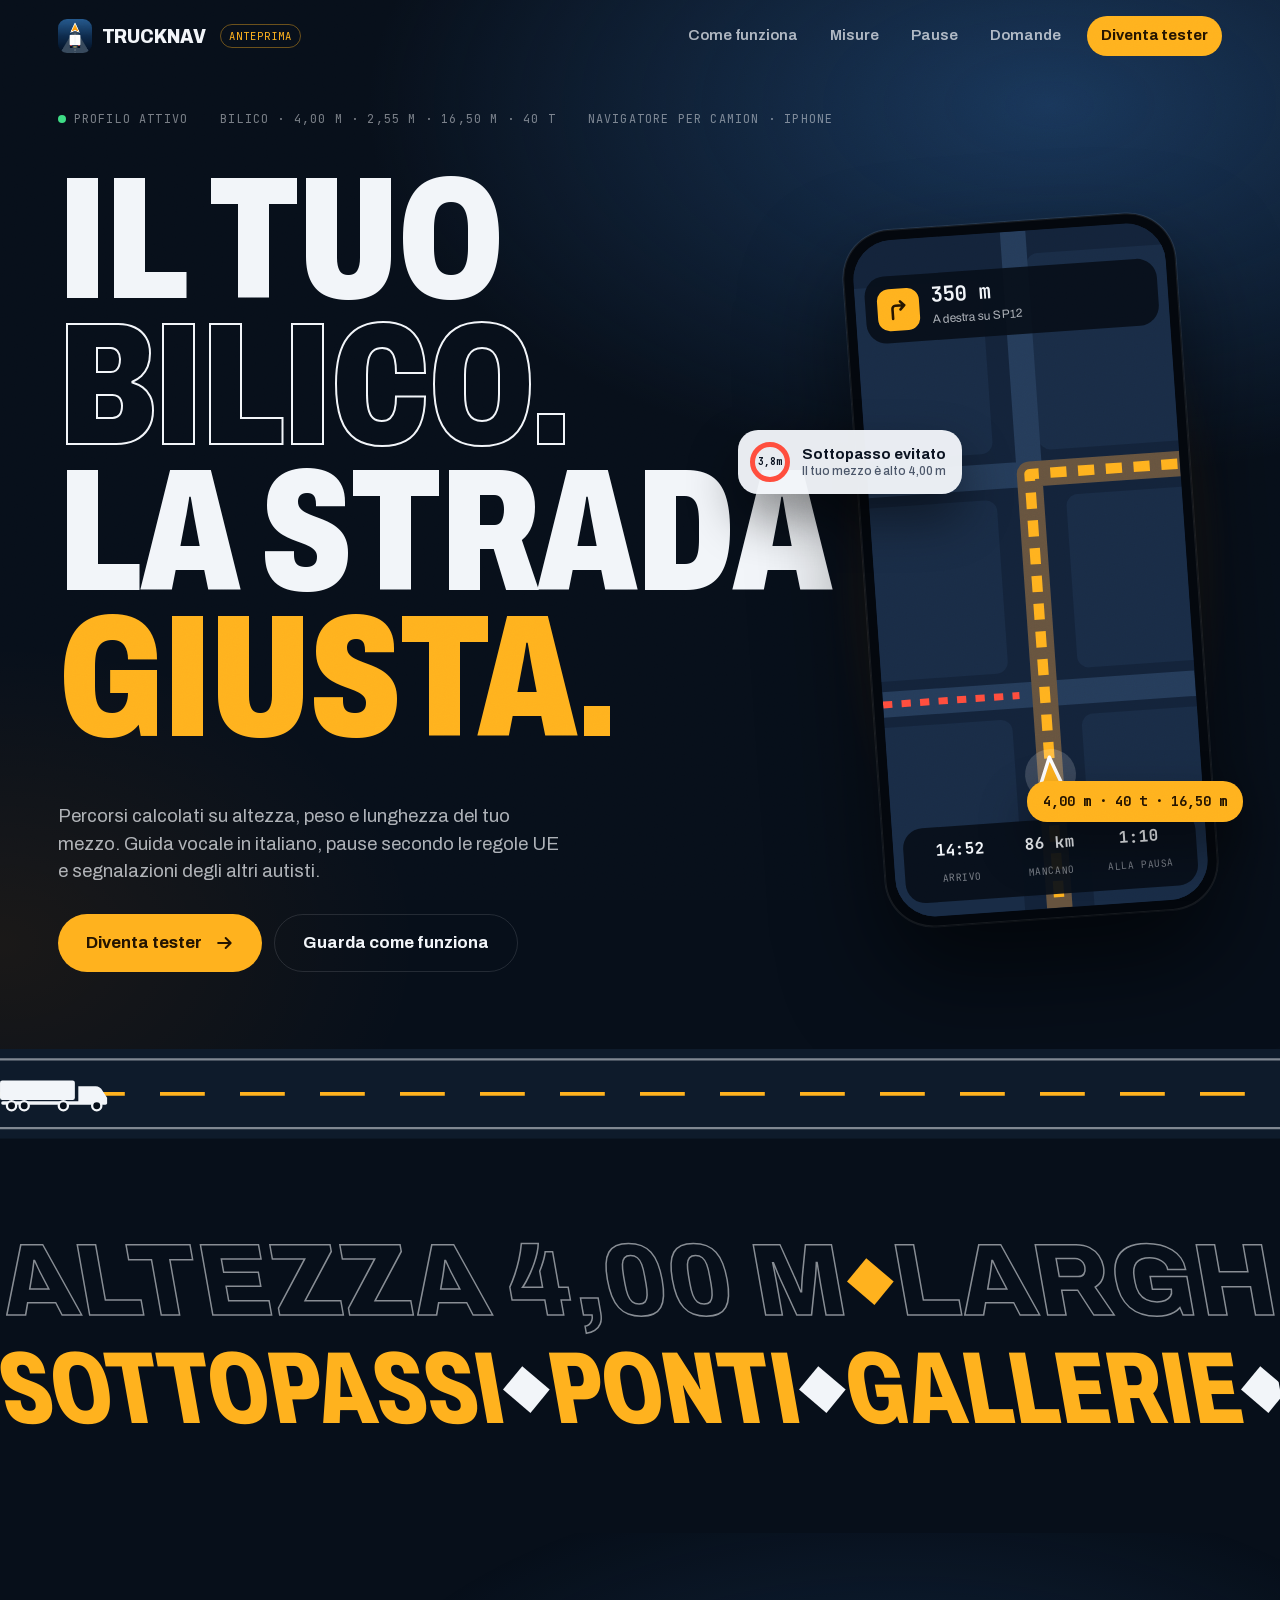
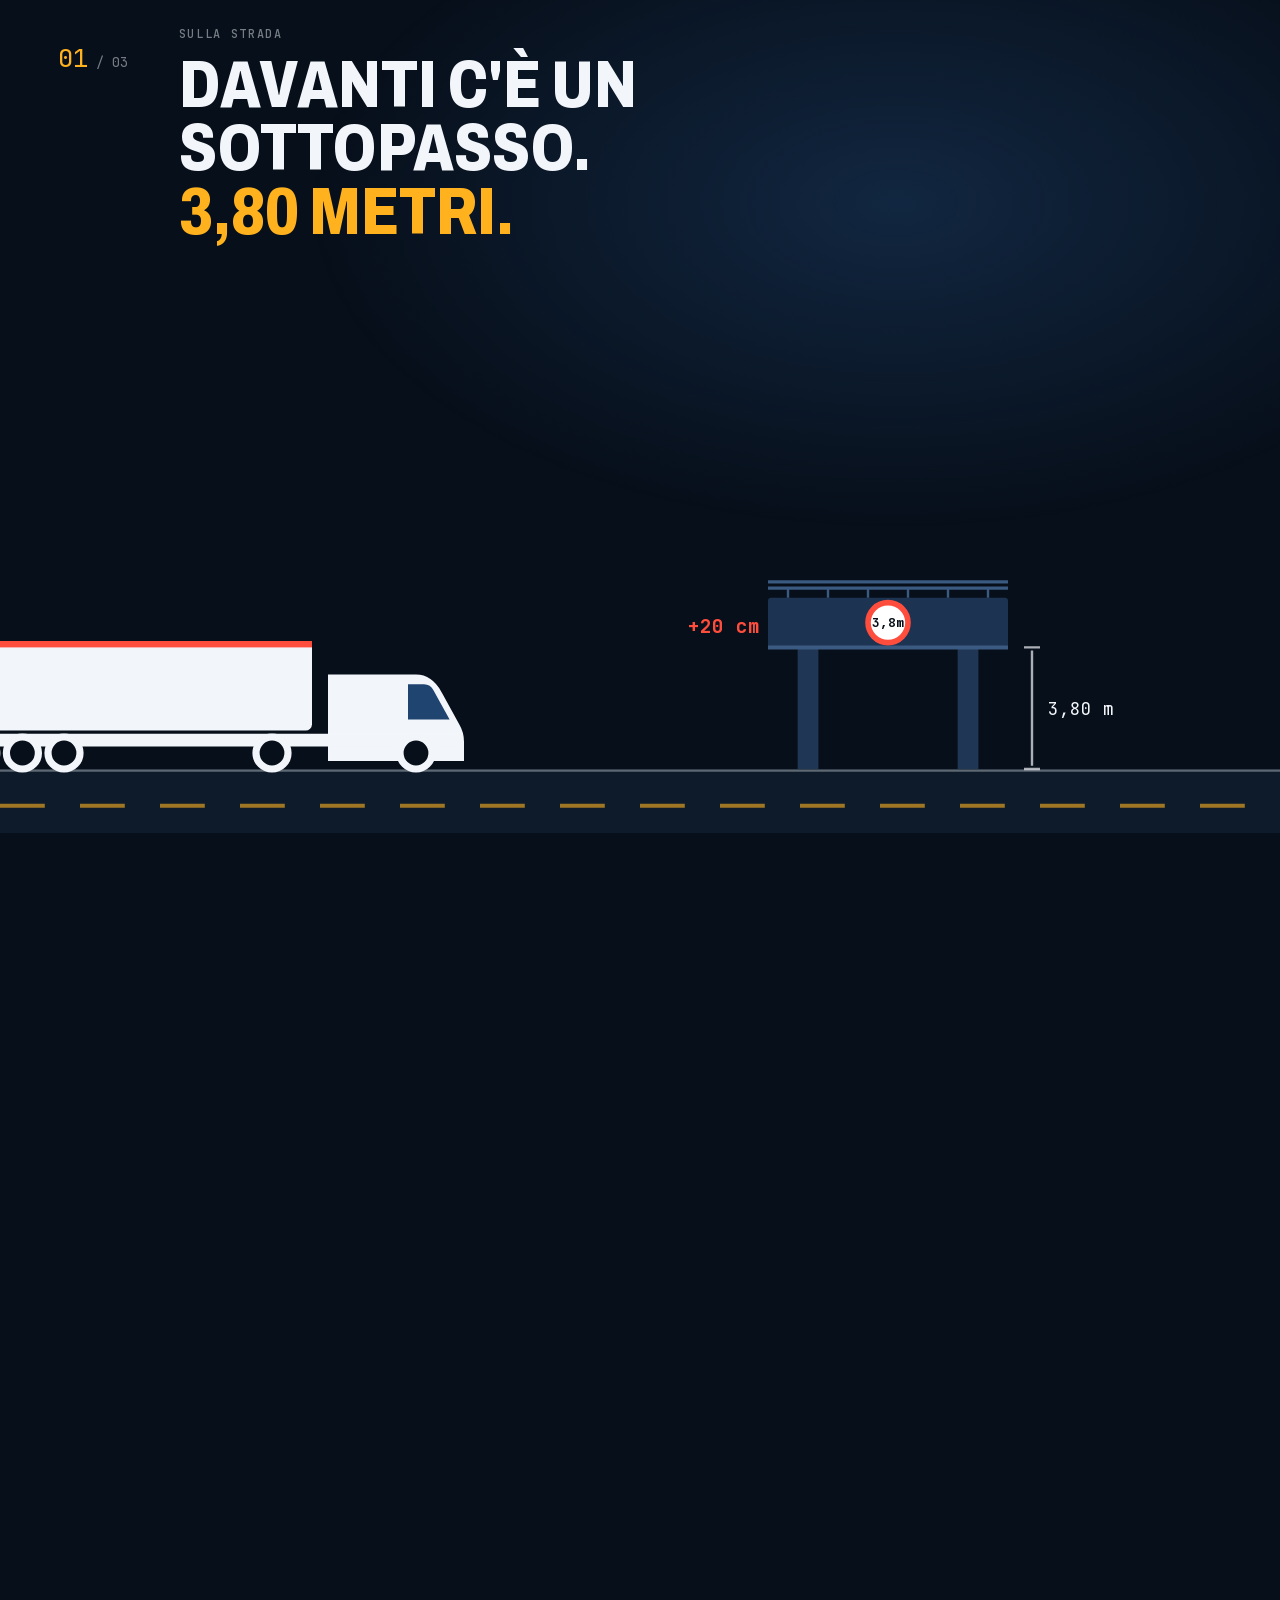
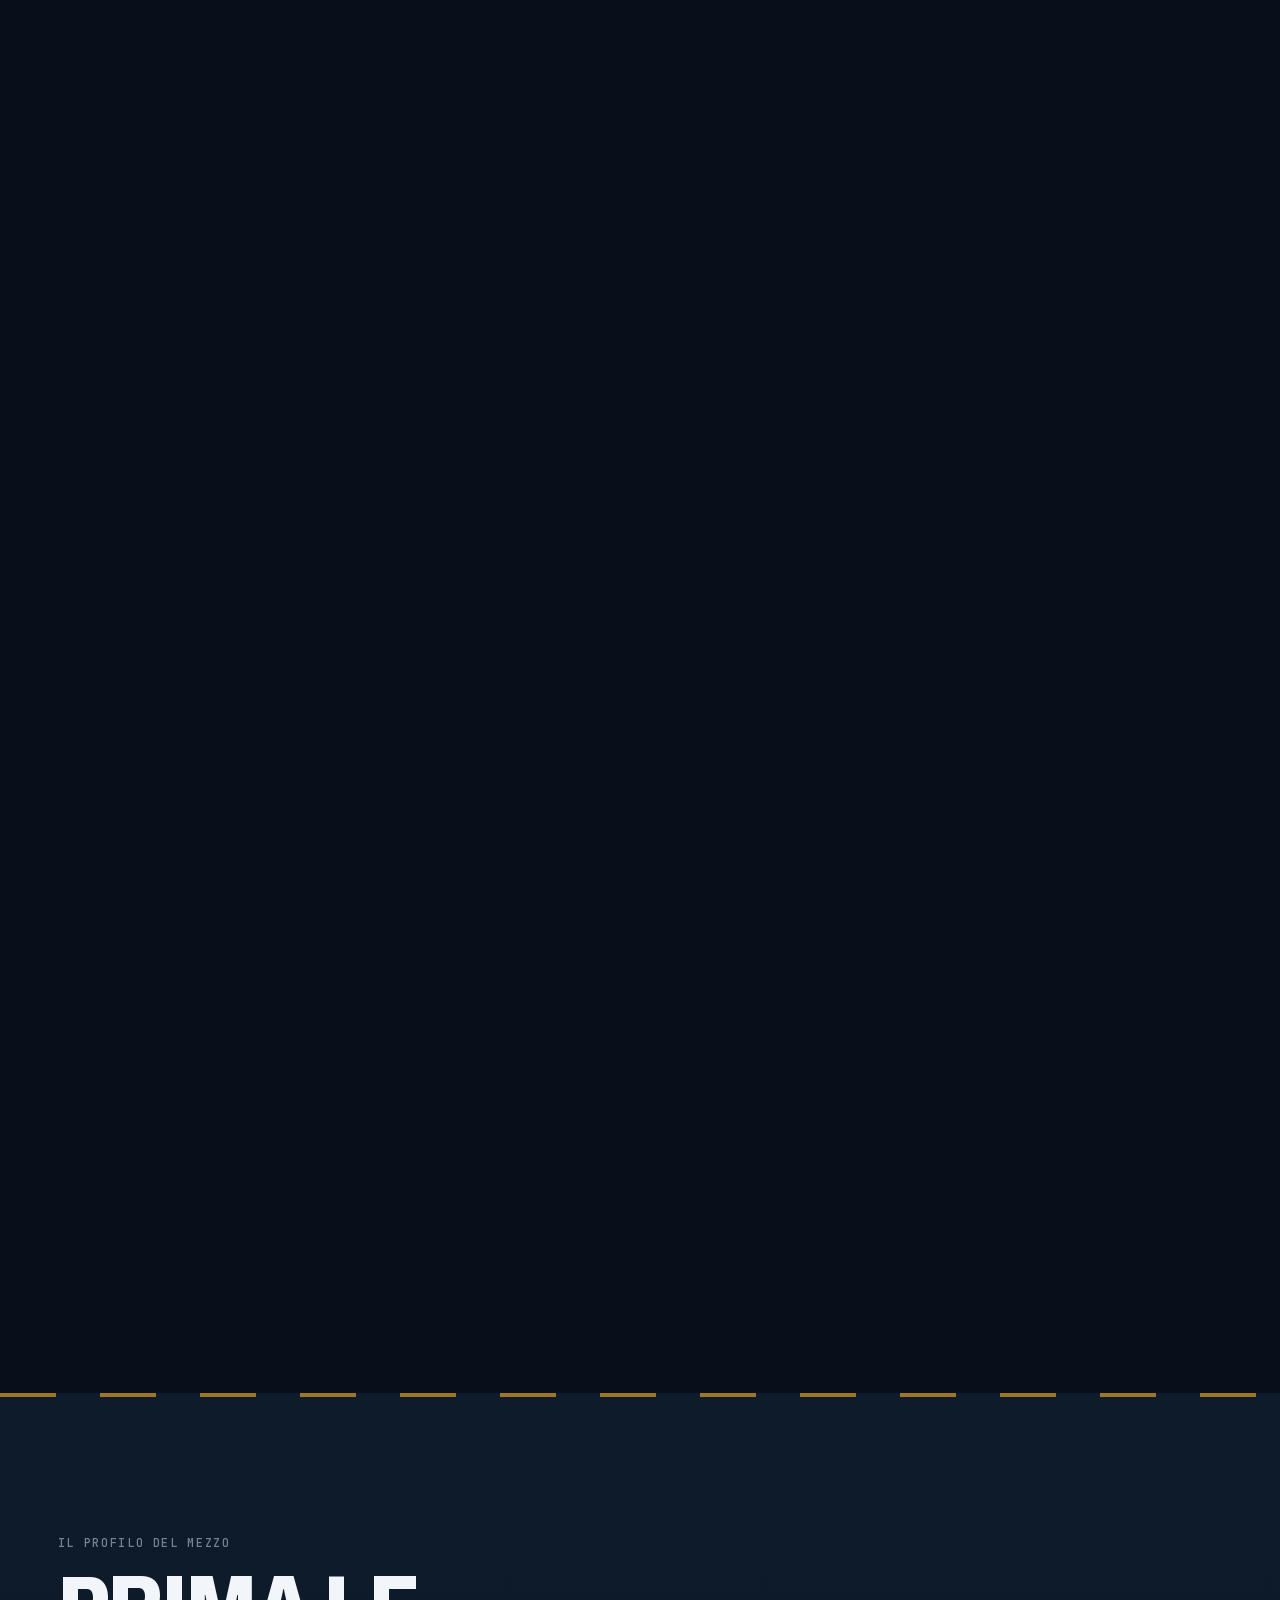
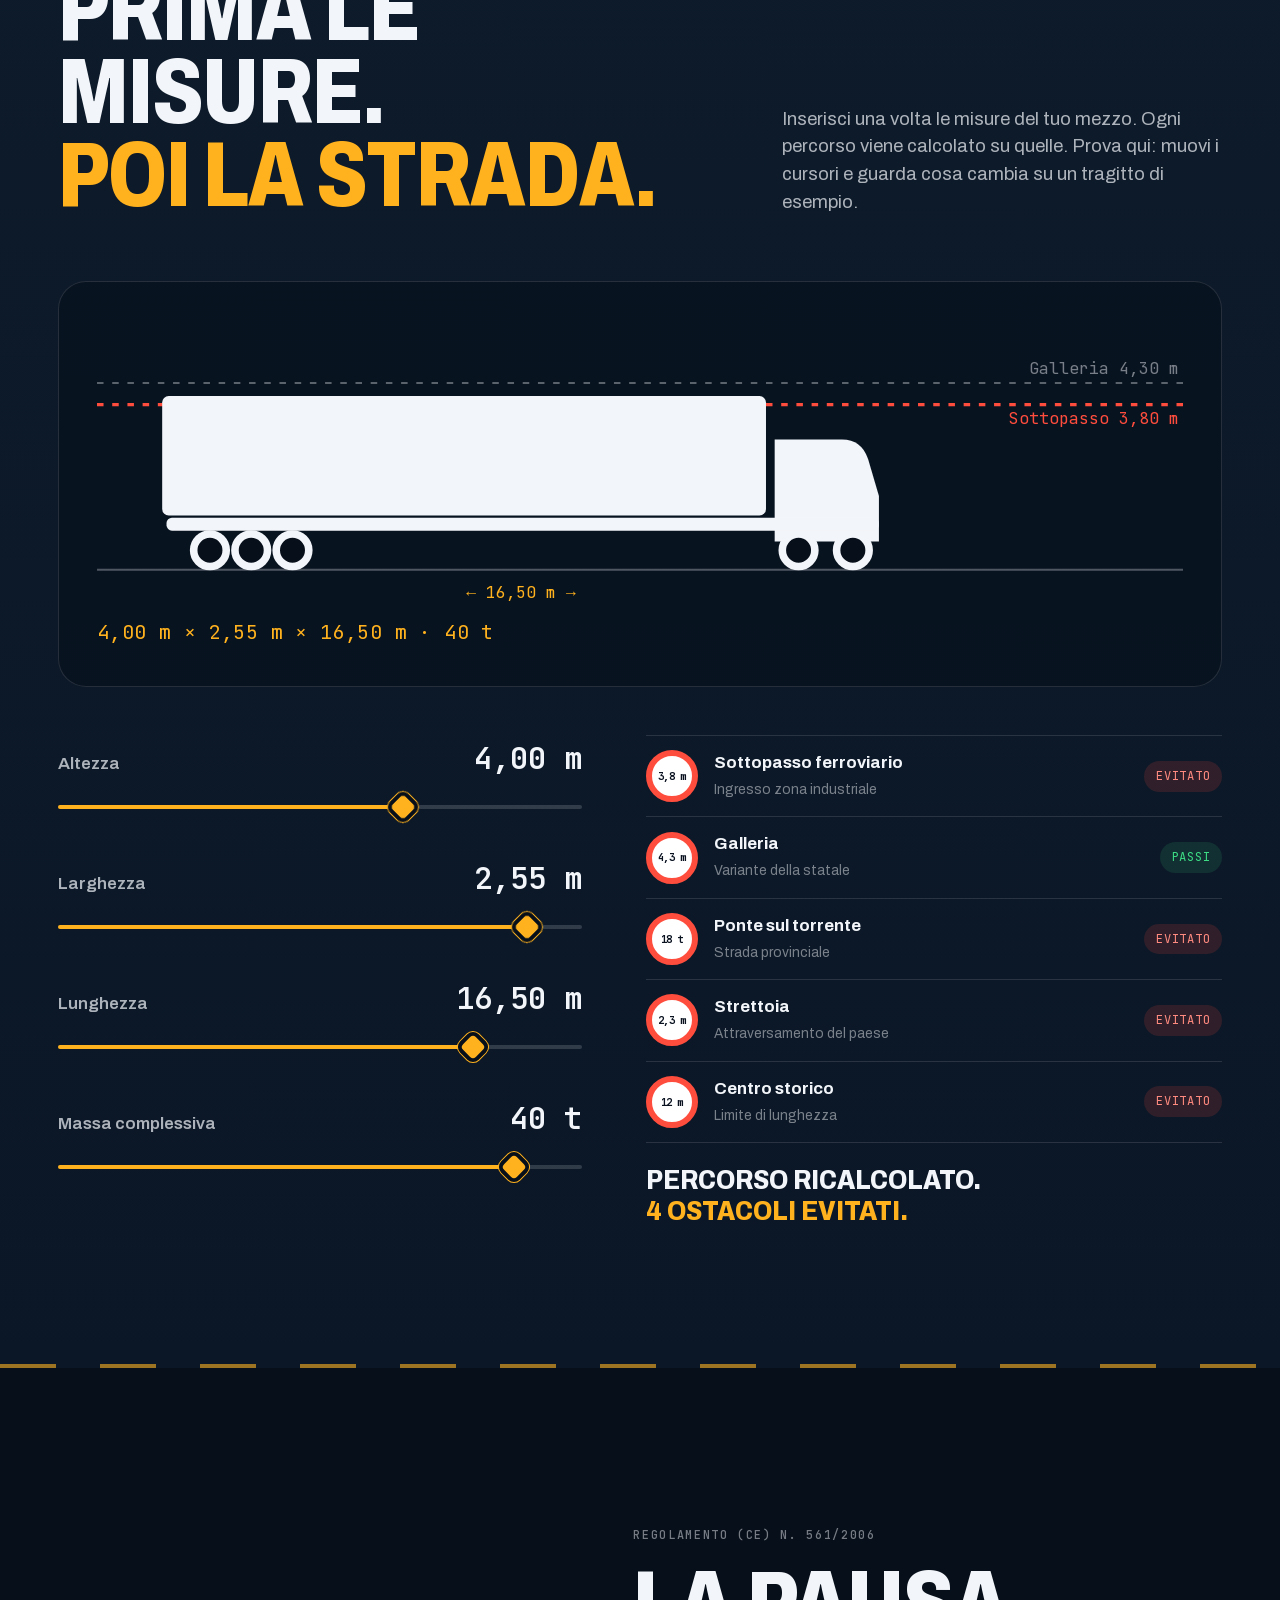
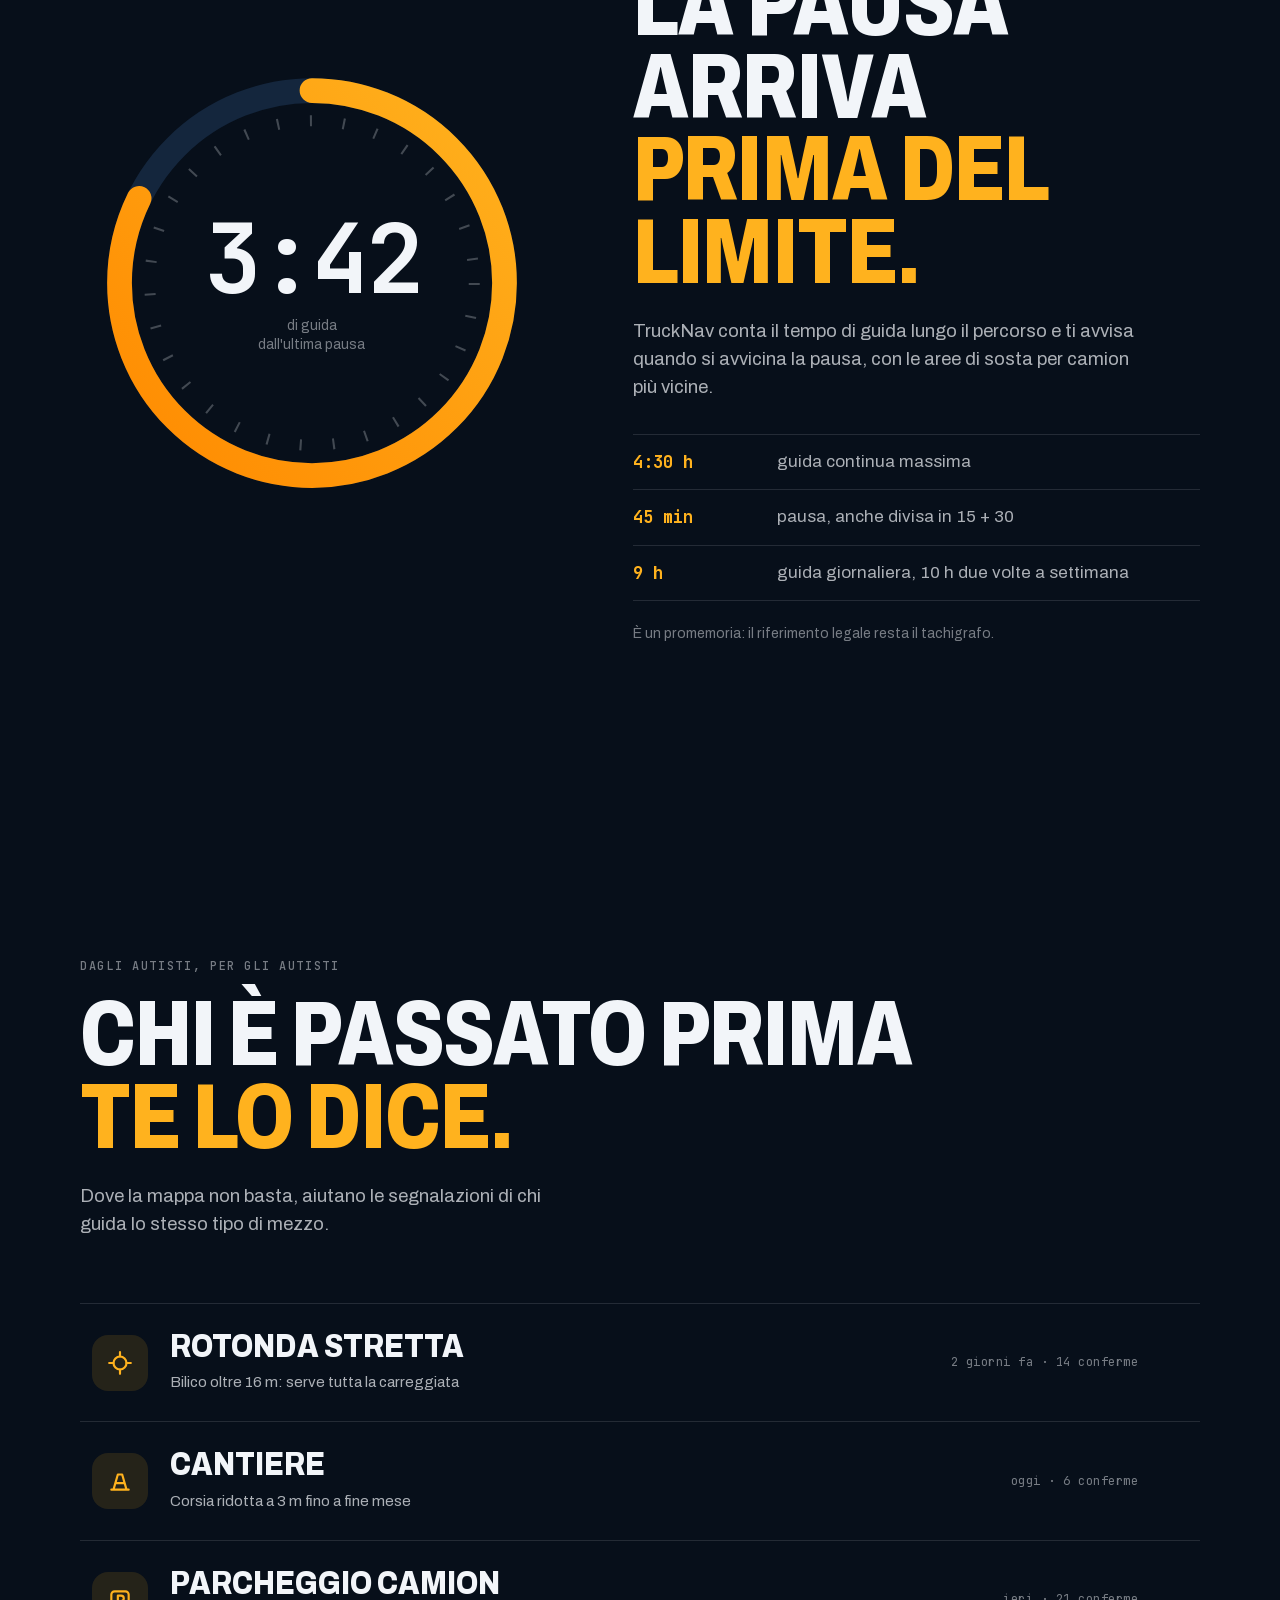
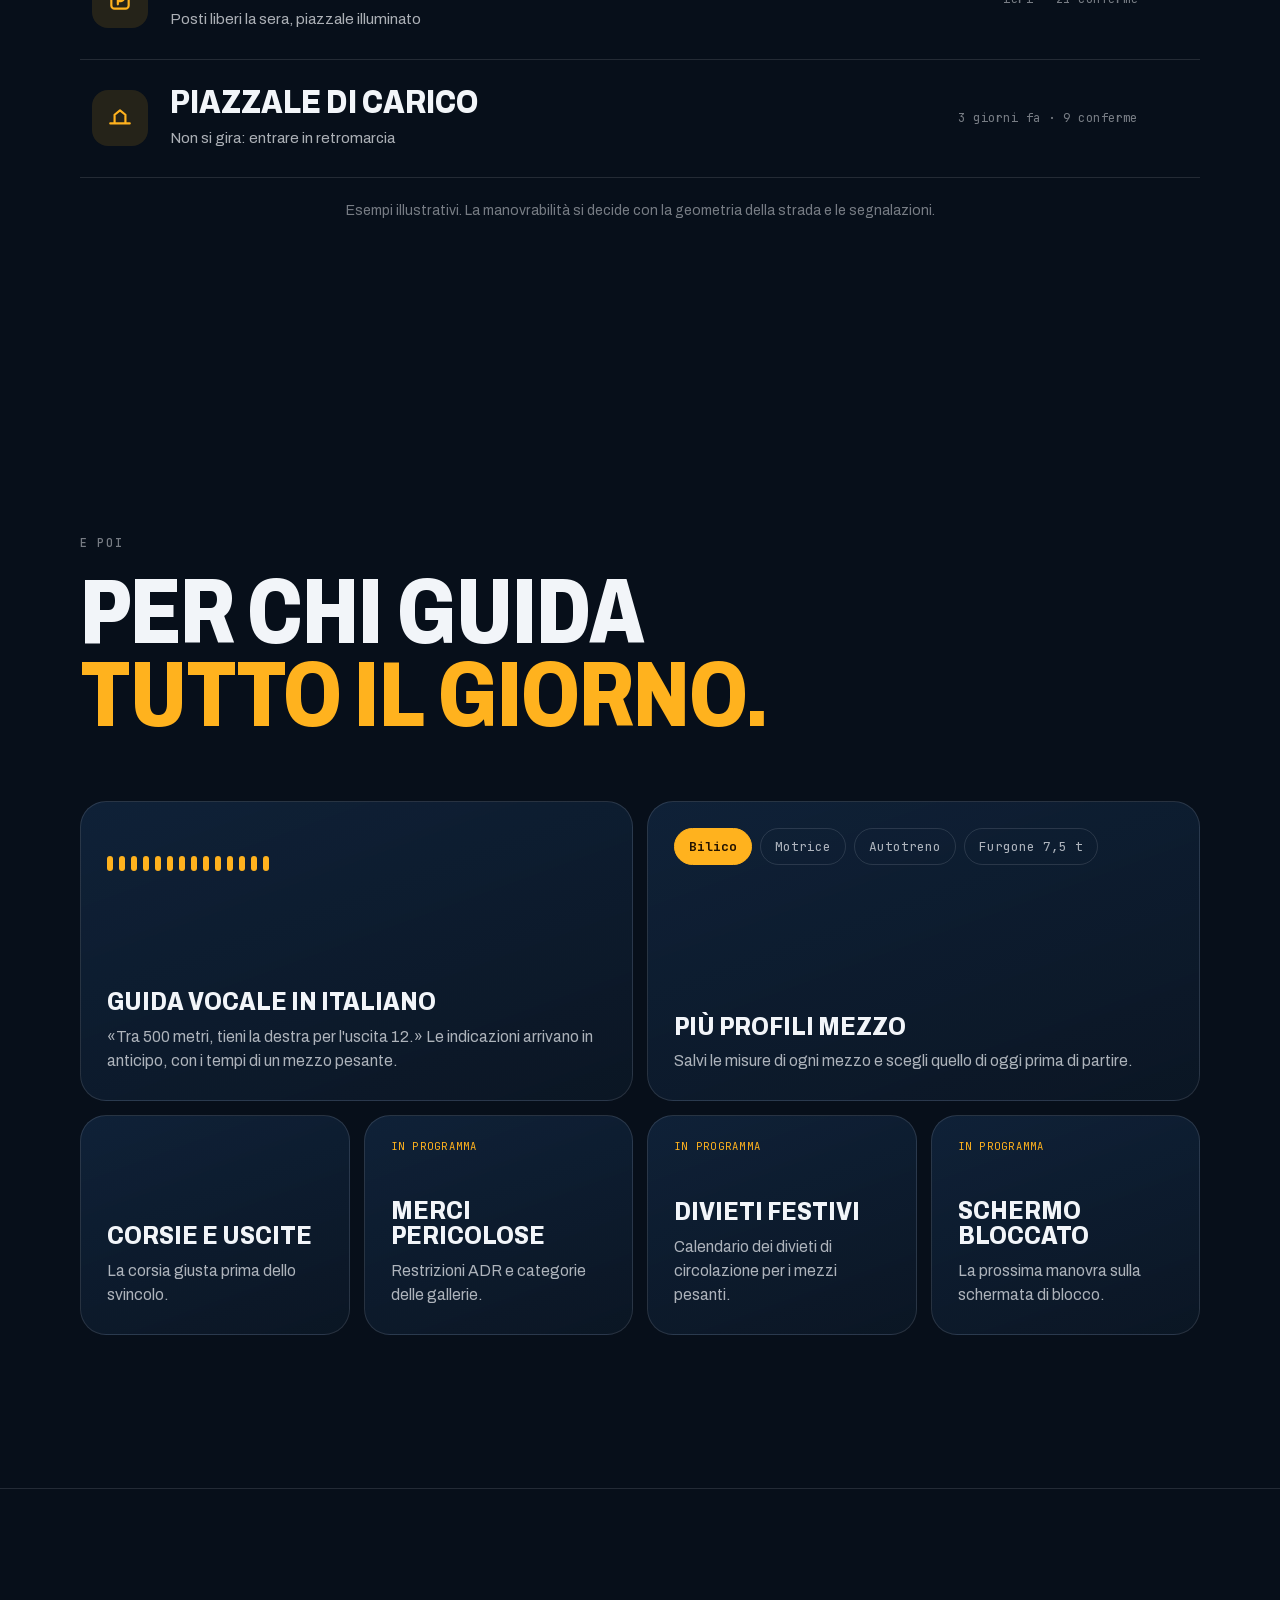
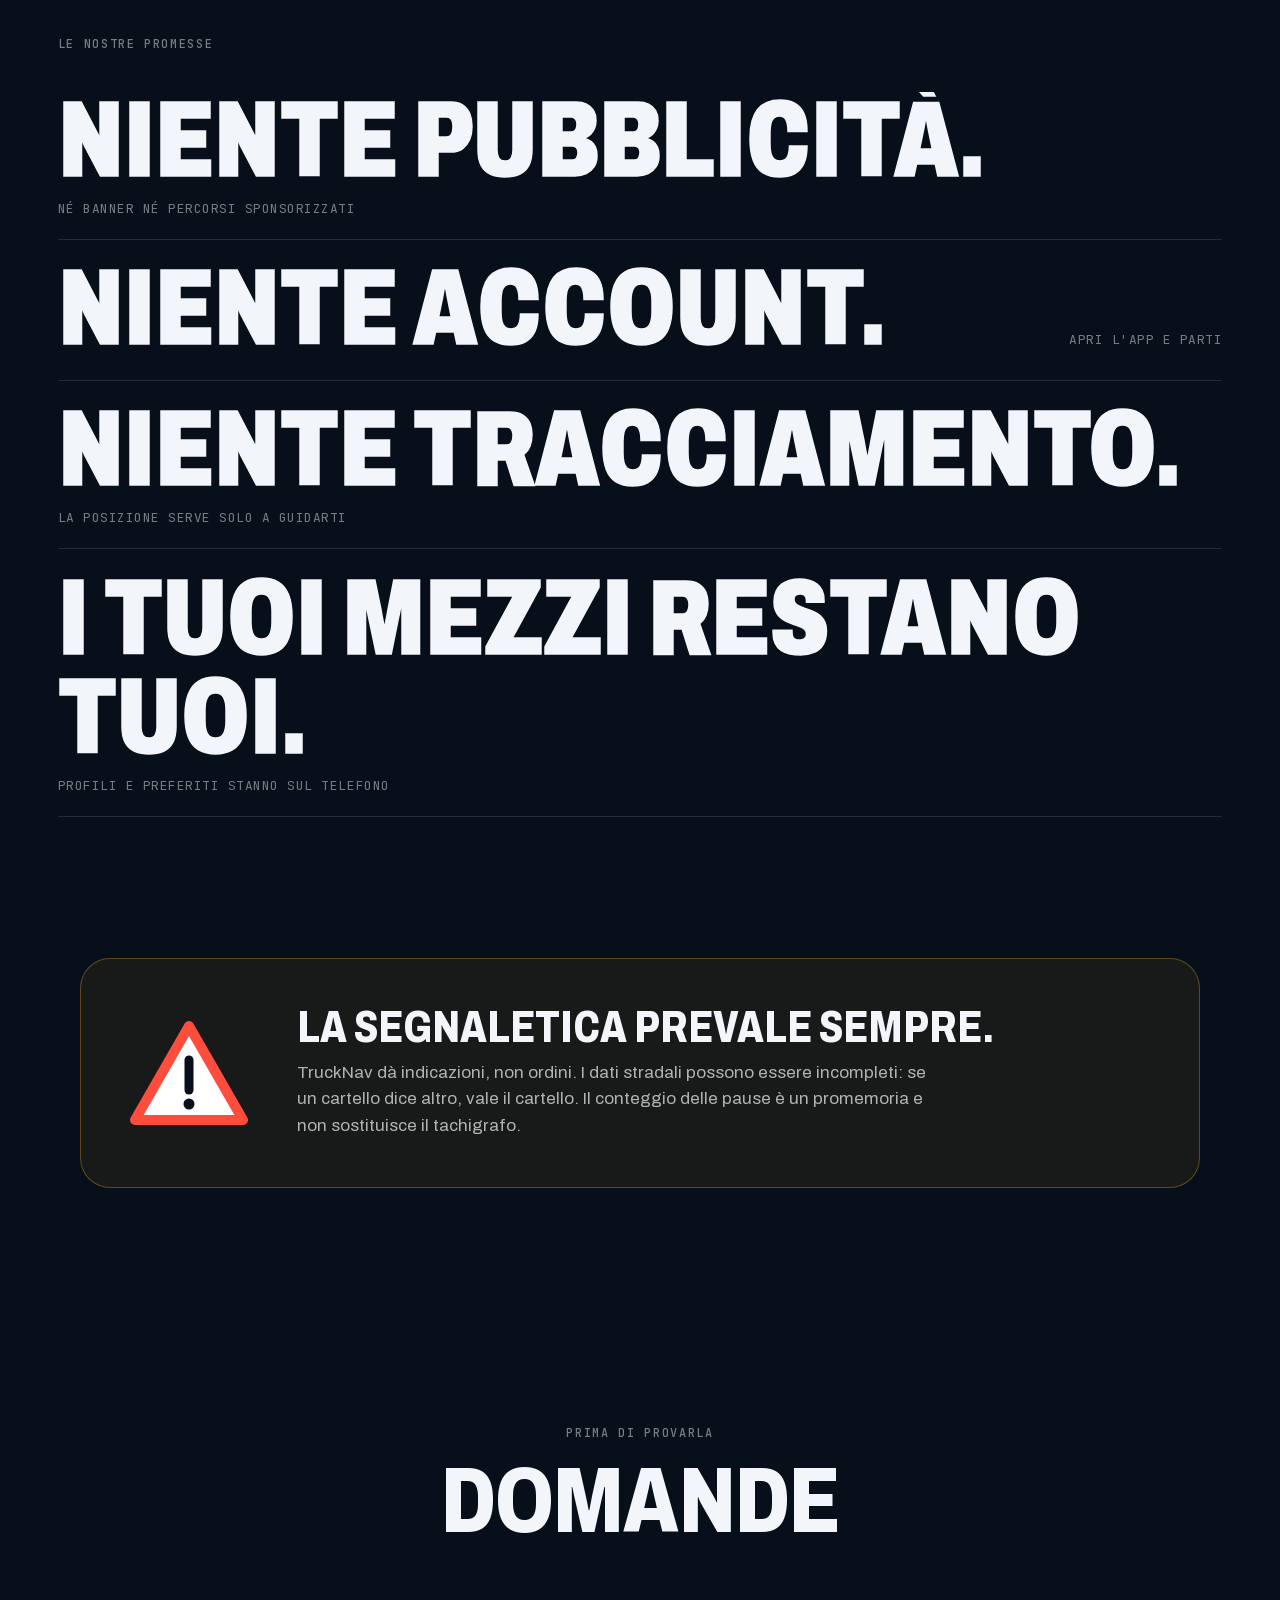
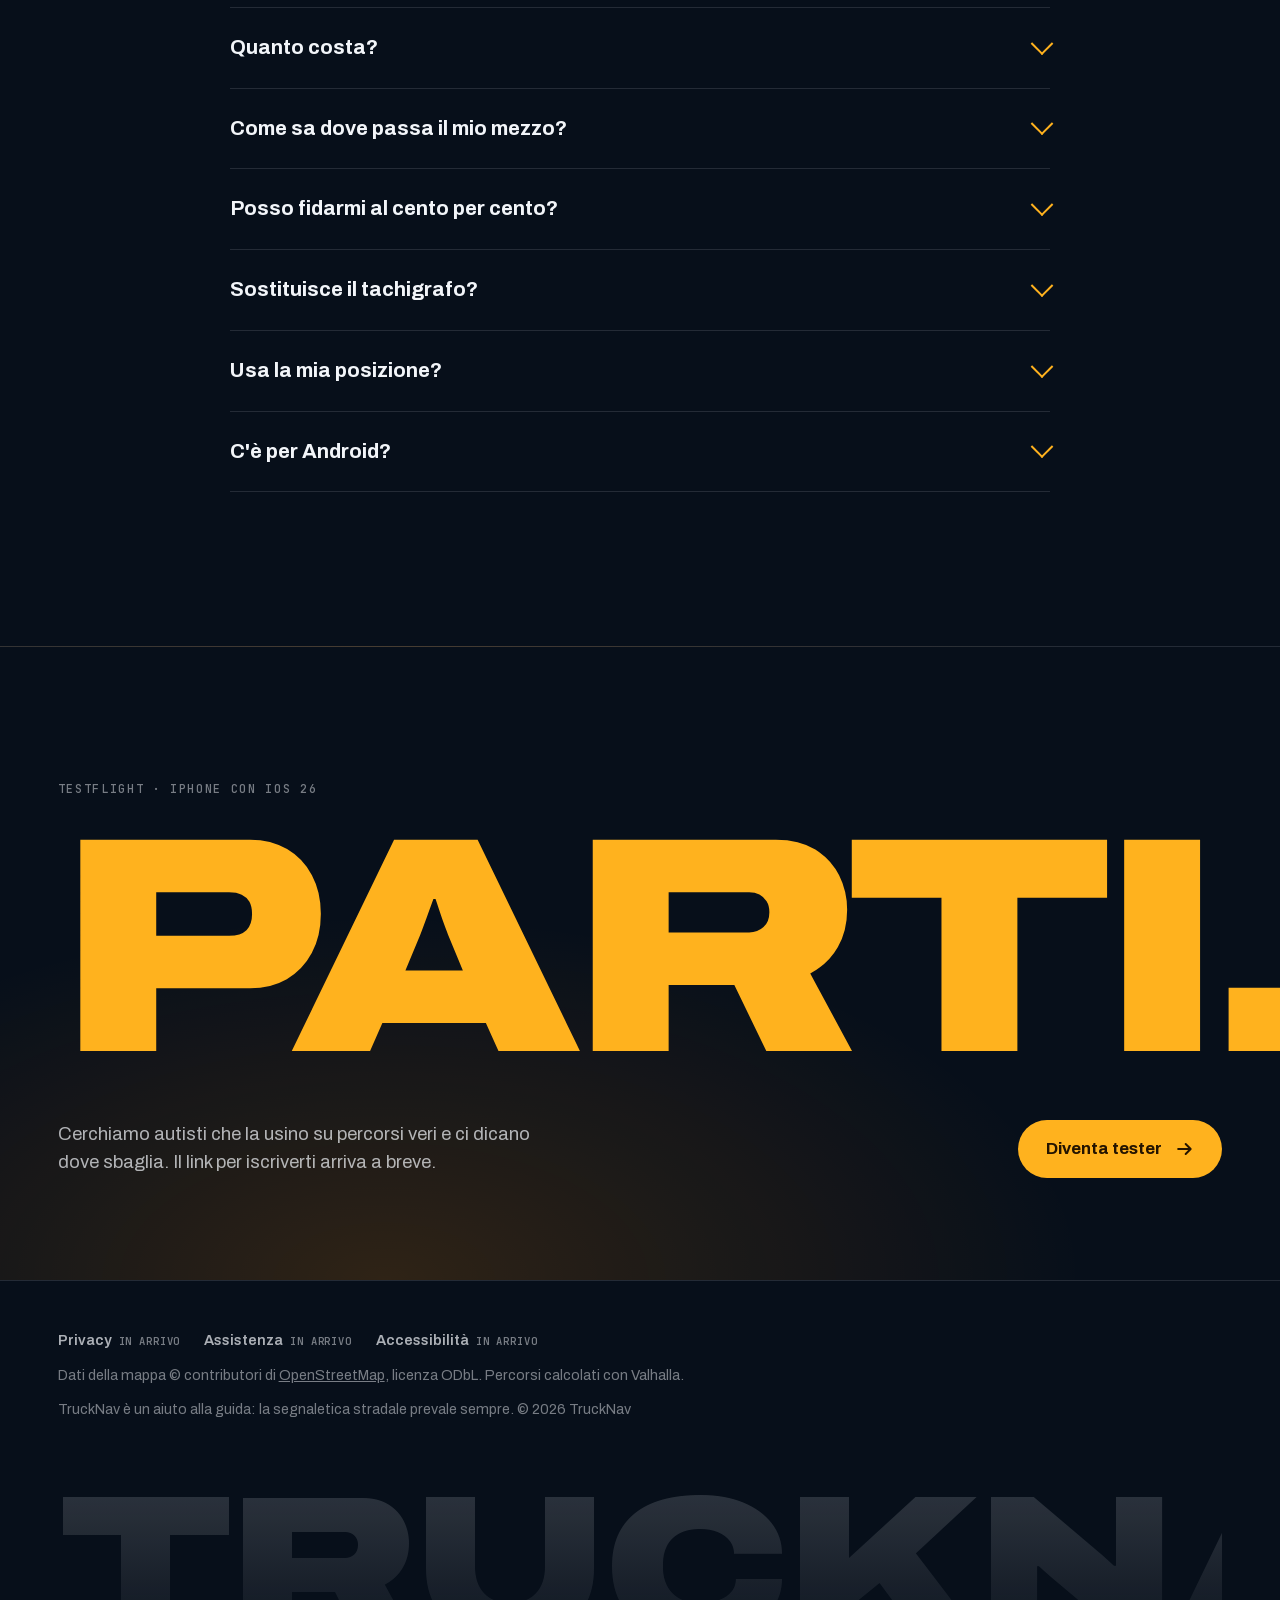
==== commit adeed659: "fix: telefono dell'apertura più grande, con etichette attorno Co-Authored-By: Claude Opus 5.5 <norep" ====
--- a/index.html
+++ b/index.html
@@ -83,7 +83,6 @@
             <div class="arrow"><svg viewBox="0 0 24 24"><path d="M6 21V11a3 3 0 0 1 3-3h9m-4-4 4 4-4 4"/></svg></div>
             <div><b class="mono">350 m</b><span>A destra su SP 12</span></div>
           </div>
-          <div class="warn-chip"><i class="mono">3,8</i>Sottopasso evitato</div>
           <div class="eta-bar mono">
             <div><b>14:52</b><small>arrivo</small></div>
             <div><b>86 km</b><small>mancano</small></div>
@@ -91,6 +90,8 @@
           </div>
         </div>
       </div>
+      <div class="float float-a"><span class="sign-sm">3,8m</span><div>Sottopasso evitato<small>Il tuo mezzo è alto 4,00 m</small></div></div>
+      <div class="float float-b">4,00 m · 40 t · 16,50 m</div>
     </div>
   </section>
 
--- a/style.css
+++ b/style.css
@@ -168,18 +168,54 @@
 .hero-foot .cta-row { animation: fade 1s var(--ease) 0.65s both; }
 @keyframes fade { from { opacity: 0; transform: translateY(16px); } to { opacity: 1; transform: none; } }
 
-.hero-phone { position: absolute; right: max(var(--gut-full), env(safe-area-inset-right, 0px)); top: 128px; z-index: 3; animation: phone-in 1.4s var(--ease) 0.3s both; }
-.hero-phone .phone { animation: bob 8s ease-in-out 1.7s infinite; }
-@keyframes phone-in { from { opacity: 0; transform: translateY(60px) rotate(6deg); } to { opacity: 1; transform: none; } }
-@keyframes bob { 0%, 100% { transform: translateY(0) rotate(-4deg); } 50% { transform: translateY(14px) rotate(-3deg); } }
+/* Composizione: il titolo occupa tutta la larghezza e passa sotto il telefono, che ha una colonna sua */
+.hero { grid-template-columns: minmax(0, 1fr) auto; }
+.hero-meta { grid-column: 1 / -1; }
+.mega { grid-row: 2; grid-column: 1 / -1; }
+.hero-foot { grid-row: 3; grid-column: 1; max-width: 46rem; }
+.hero-phone {
+  position: relative; z-index: 3; grid-row: 2 / 4; grid-column: 2; align-self: center;
+  margin-left: clamp(24px, 3vw, 56px); margin-right: clamp(0px, 2vw, 40px);
+  animation: phone-in 1.4s var(--ease) 0.3s both;
+}
+.hero-phone::before {
+  content: ""; position: absolute; inset: -18% -30%; z-index: -1; border-radius: 50%;
+  background: radial-gradient(closest-side, rgba(255, 178, 30, 0.28), rgba(255, 138, 0, 0.08) 55%, transparent 75%);
+  filter: blur(10px);
+}
+.hero-phone .phone { width: clamp(300px, 26vw, 410px); animation: bob 8s ease-in-out 1.7s infinite; }
+@keyframes phone-in { from { opacity: 0; transform: translateY(80px) rotate(8deg); } to { opacity: 1; transform: none; } }
+@keyframes bob { 0%, 100% { transform: translateY(0) rotate(-4deg); } 50% { transform: translateY(16px) rotate(-3deg); } }
+
+/* Etichette che fluttuano attorno al telefono */
+.float {
+  position: absolute; z-index: 4; display: flex; align-items: center; gap: 12px; padding: 12px 16px 12px 12px; border-radius: 20px;
+  background: rgba(242, 245, 249, 0.96); color: #0a1220; box-shadow: 0 24px 50px rgba(0, 0, 0, 0.45);
+  font-weight: 700; font-size: 0.92rem; line-height: 1.2; white-space: nowrap;
+}
+.float small { display: block; font-weight: 500; font-size: 0.76rem; color: #4a5568; }
+.float .sign-sm { width: 40px; height: 40px; flex: none; border-radius: 50%; border: 5px solid var(--stop); display: grid; place-items: center; font-family: var(--mono); font-size: 0.6rem; font-weight: 700; }
+.float-a { left: -38%; top: 30%; animation: float-in 1s var(--ease) 1.1s both, drift 7s ease-in-out 2.1s infinite; }
+.float-b { right: -14%; bottom: 14%; background: var(--amber); color: var(--amber-ink); font-family: var(--mono); font-size: 0.86rem; padding: 12px 16px; animation: float-in 1s var(--ease) 1.3s both, drift 8s ease-in-out -2s infinite; }
+@keyframes float-in { from { opacity: 0; transform: translateY(20px) scale(0.92); } to { opacity: 1; transform: none; } }
+@keyframes drift { 0%, 100% { transform: translateY(0); } 50% { transform: translateY(-12px); } }
+
 @media (max-width: 1000px) {
-  .hero-phone { position: relative; right: auto; top: auto; justify-self: center; margin-top: 48px; }
-  .hero-foot { max-width: none; }
+  .hero { grid-template-columns: minmax(0, 1fr); }
+  .hero-foot { grid-column: 1; }
+  .hero-phone { grid-row: 4; grid-column: 1; justify-self: center; margin: 64px 0 24px; }
+  .hero-phone .phone { width: min(340px, 74vw); }
+  .float-a { left: -18%; top: 22%; }
+  .float-b { right: -10%; }
+}
+@media (max-width: 520px) {
+  .float-a { left: -6%; top: 16%; font-size: 0.8rem; }
+  .float-b { right: -4%; bottom: 8%; font-size: 0.76rem; }
 }
 
 /* Telefono disegnato */
 .phone {
-  width: clamp(240px, 22vw, 300px); padding: 9px; border-radius: 48px; background: #03070d;
+  width: 300px; max-width: 100%; padding: 10px; border-radius: 48px; background: #03070d;
   box-shadow: 0 50px 100px rgba(0, 0, 0, 0.6), 0 0 0 1px rgba(255, 255, 255, 0.1), inset 0 0 0 1px rgba(255, 255, 255, 0.08);
   transform: rotate(-4deg);
 }
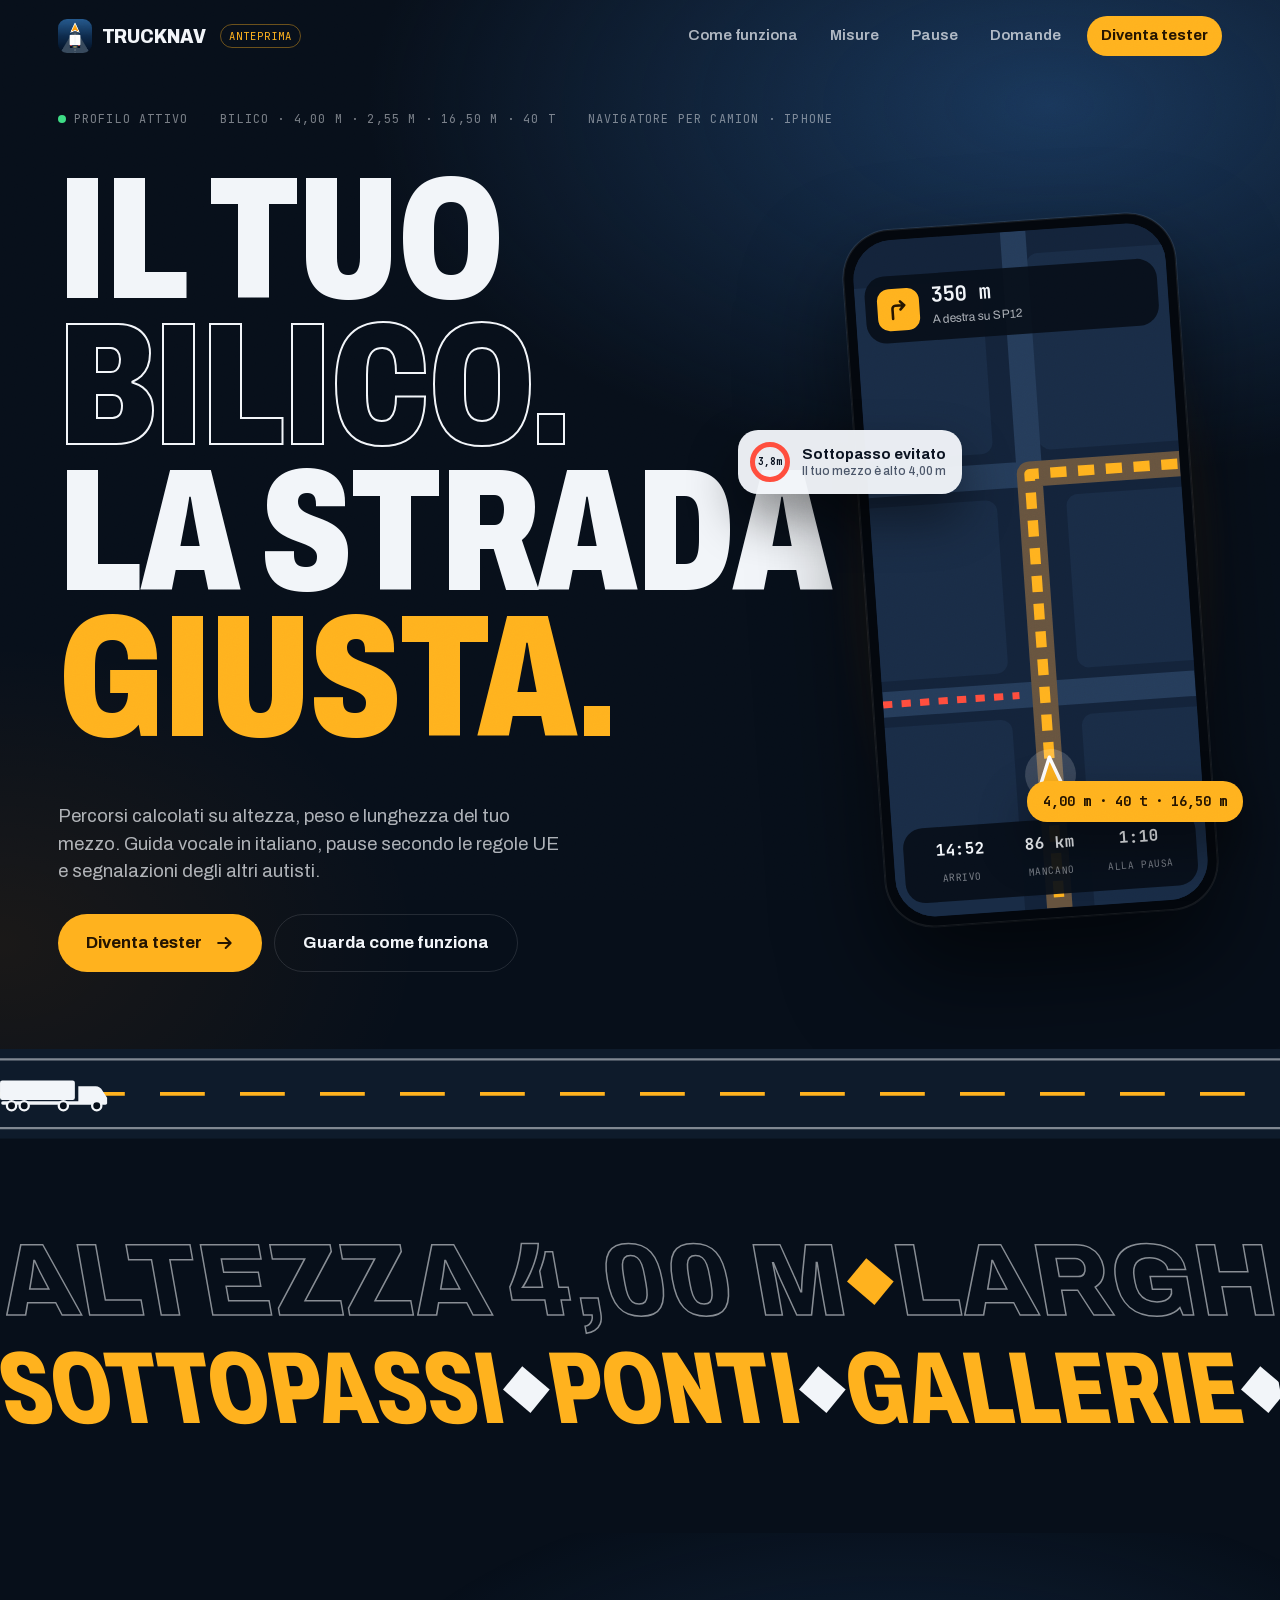
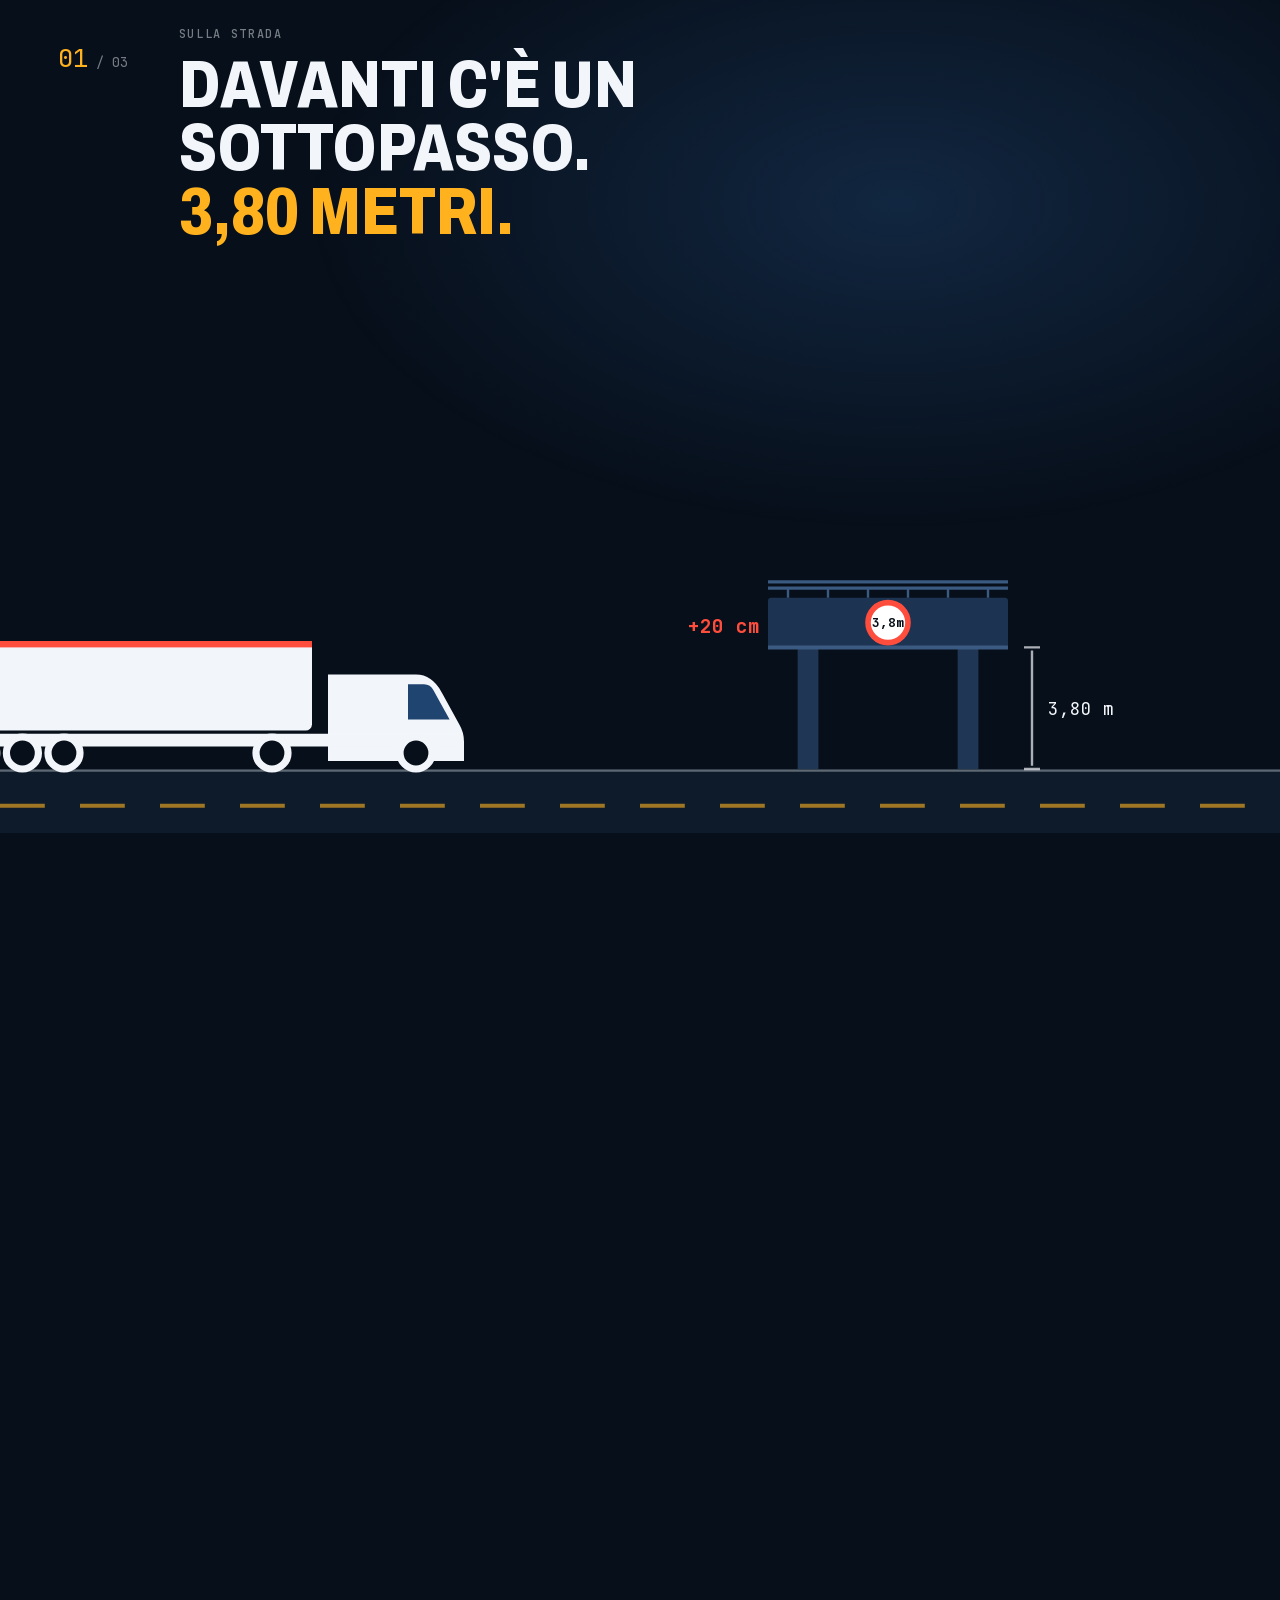
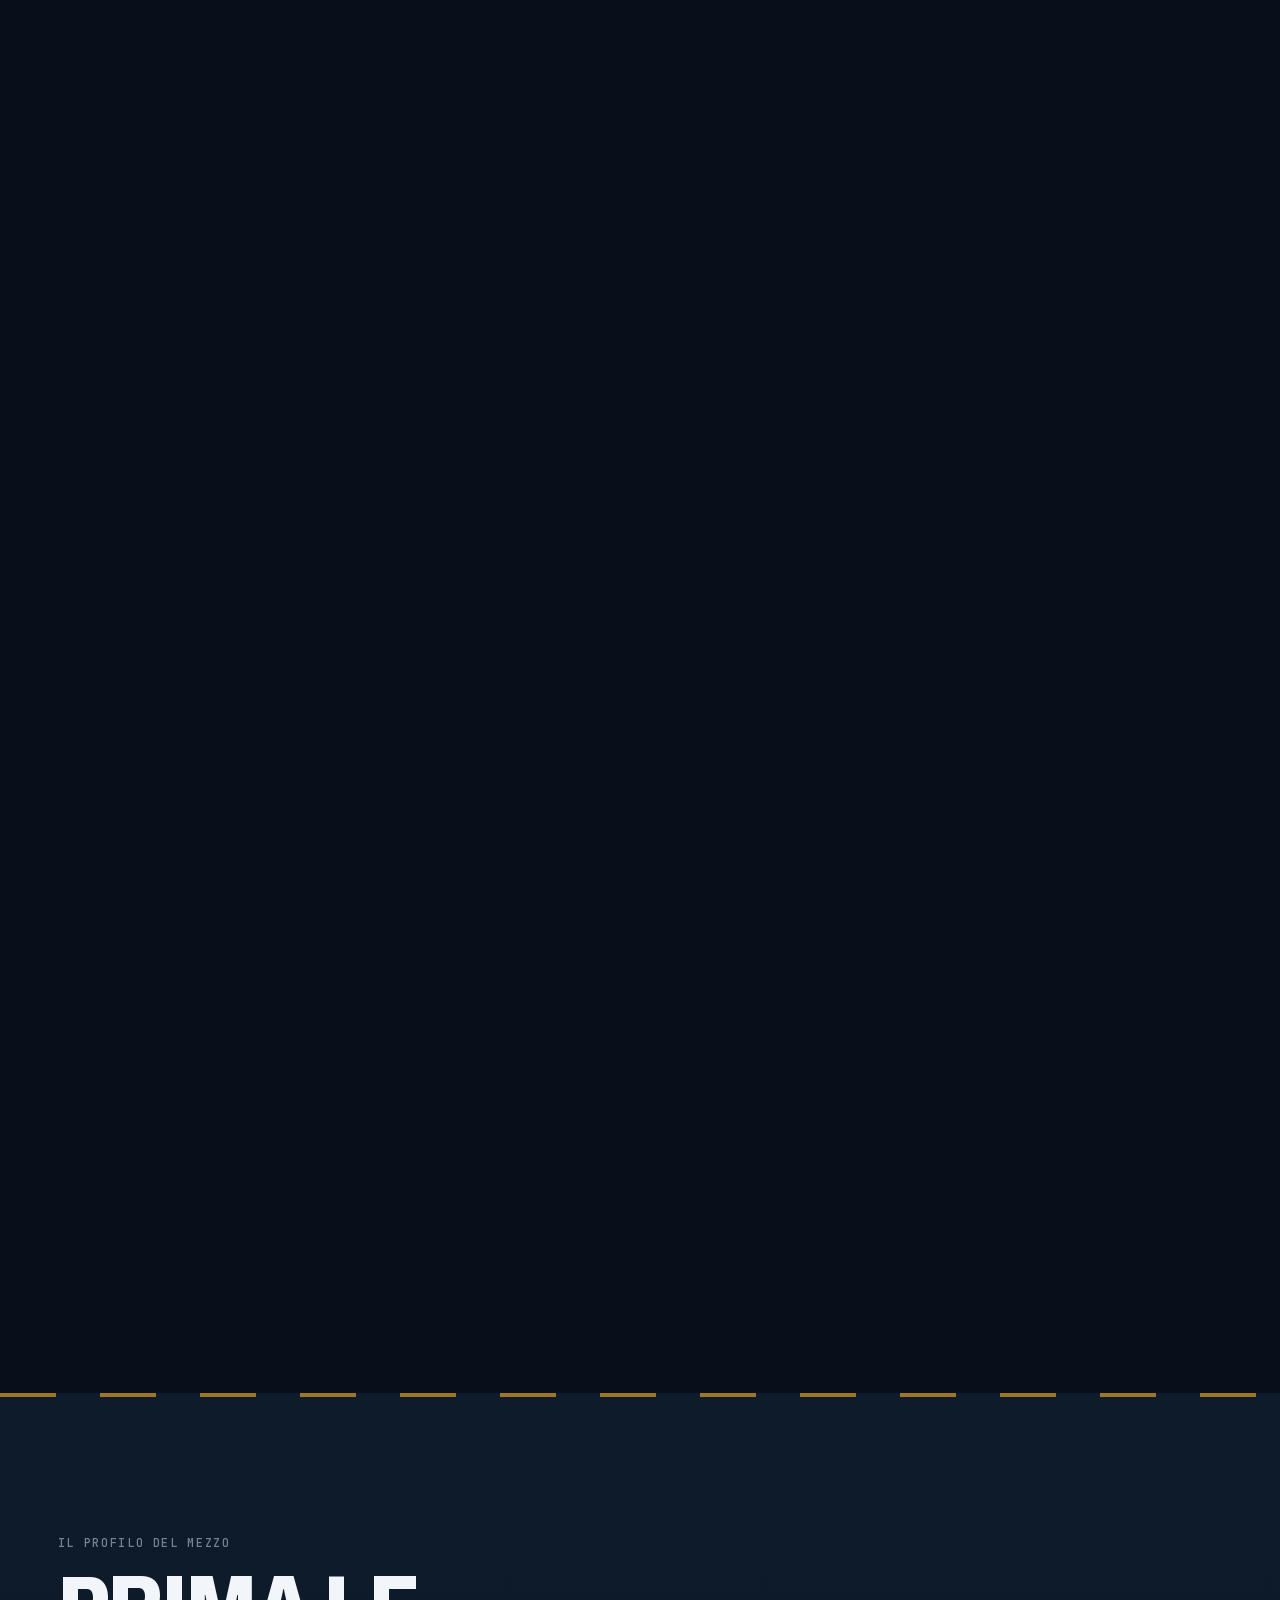
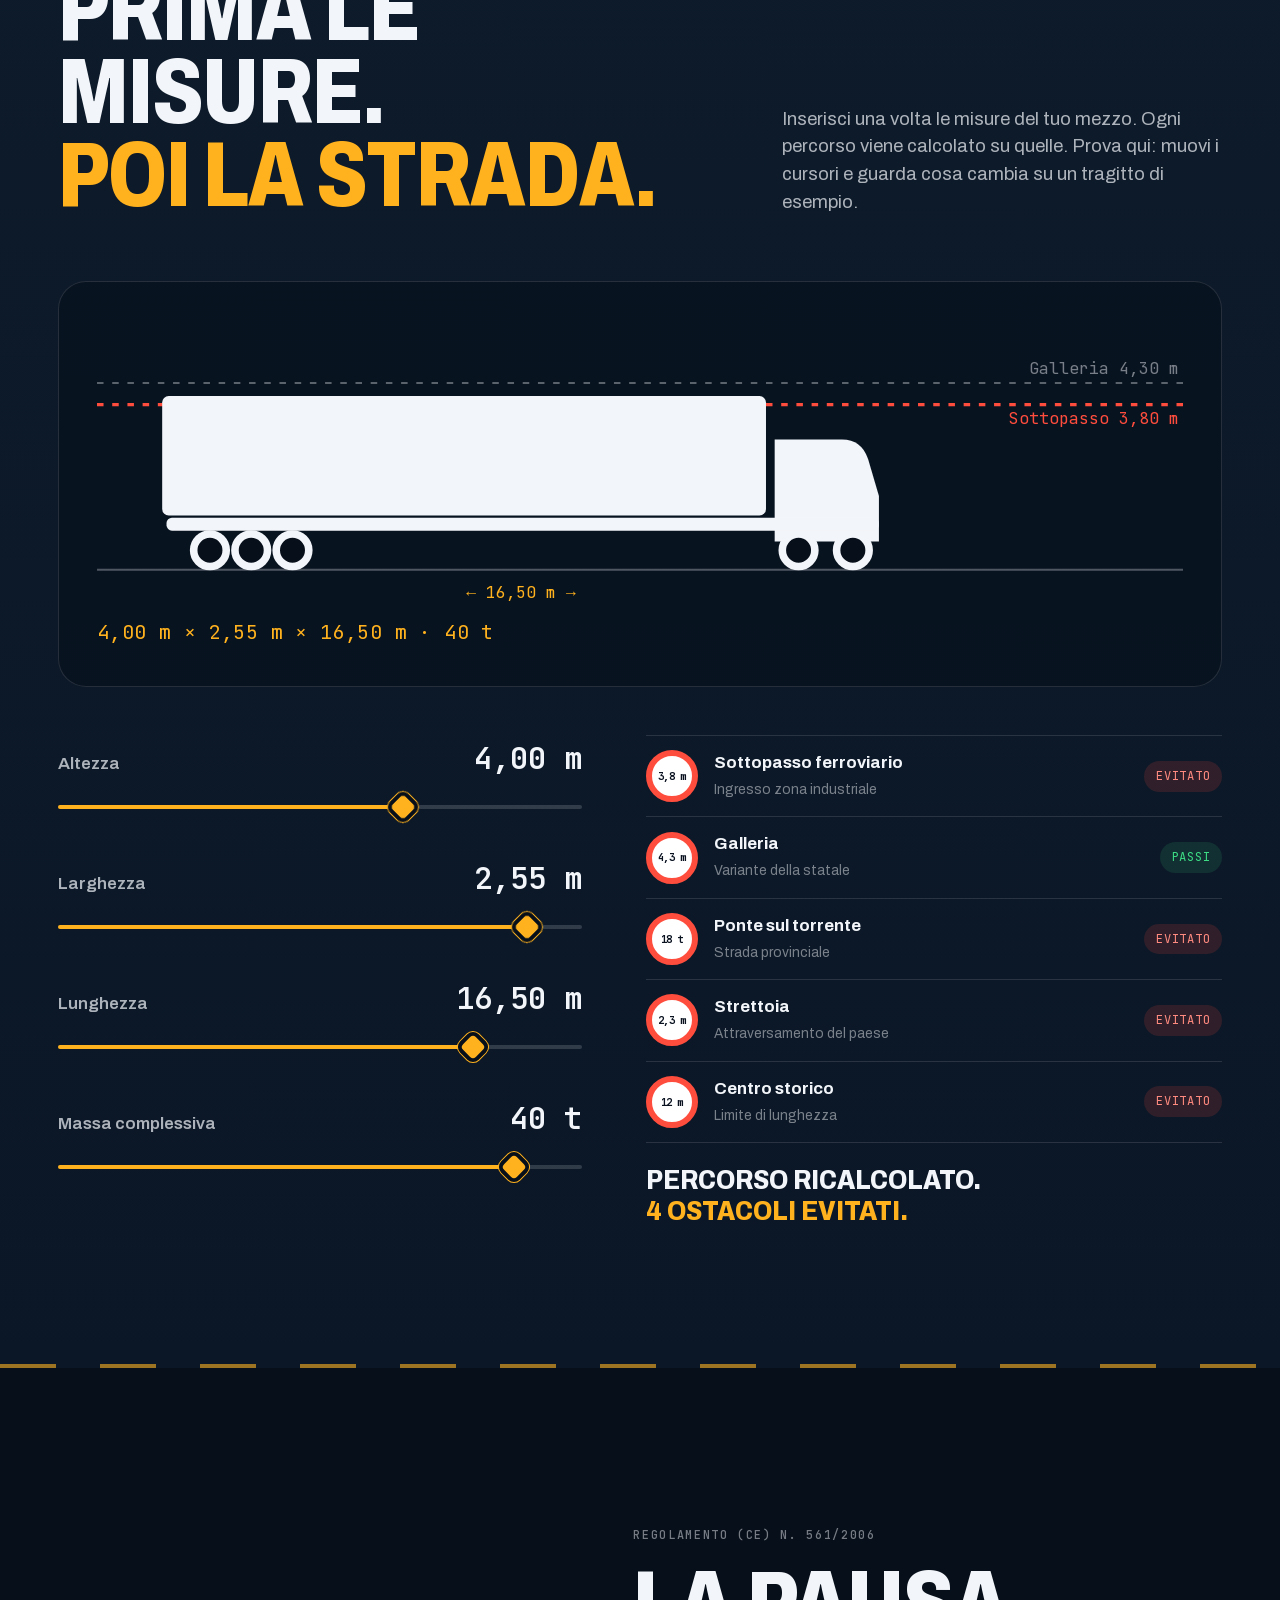
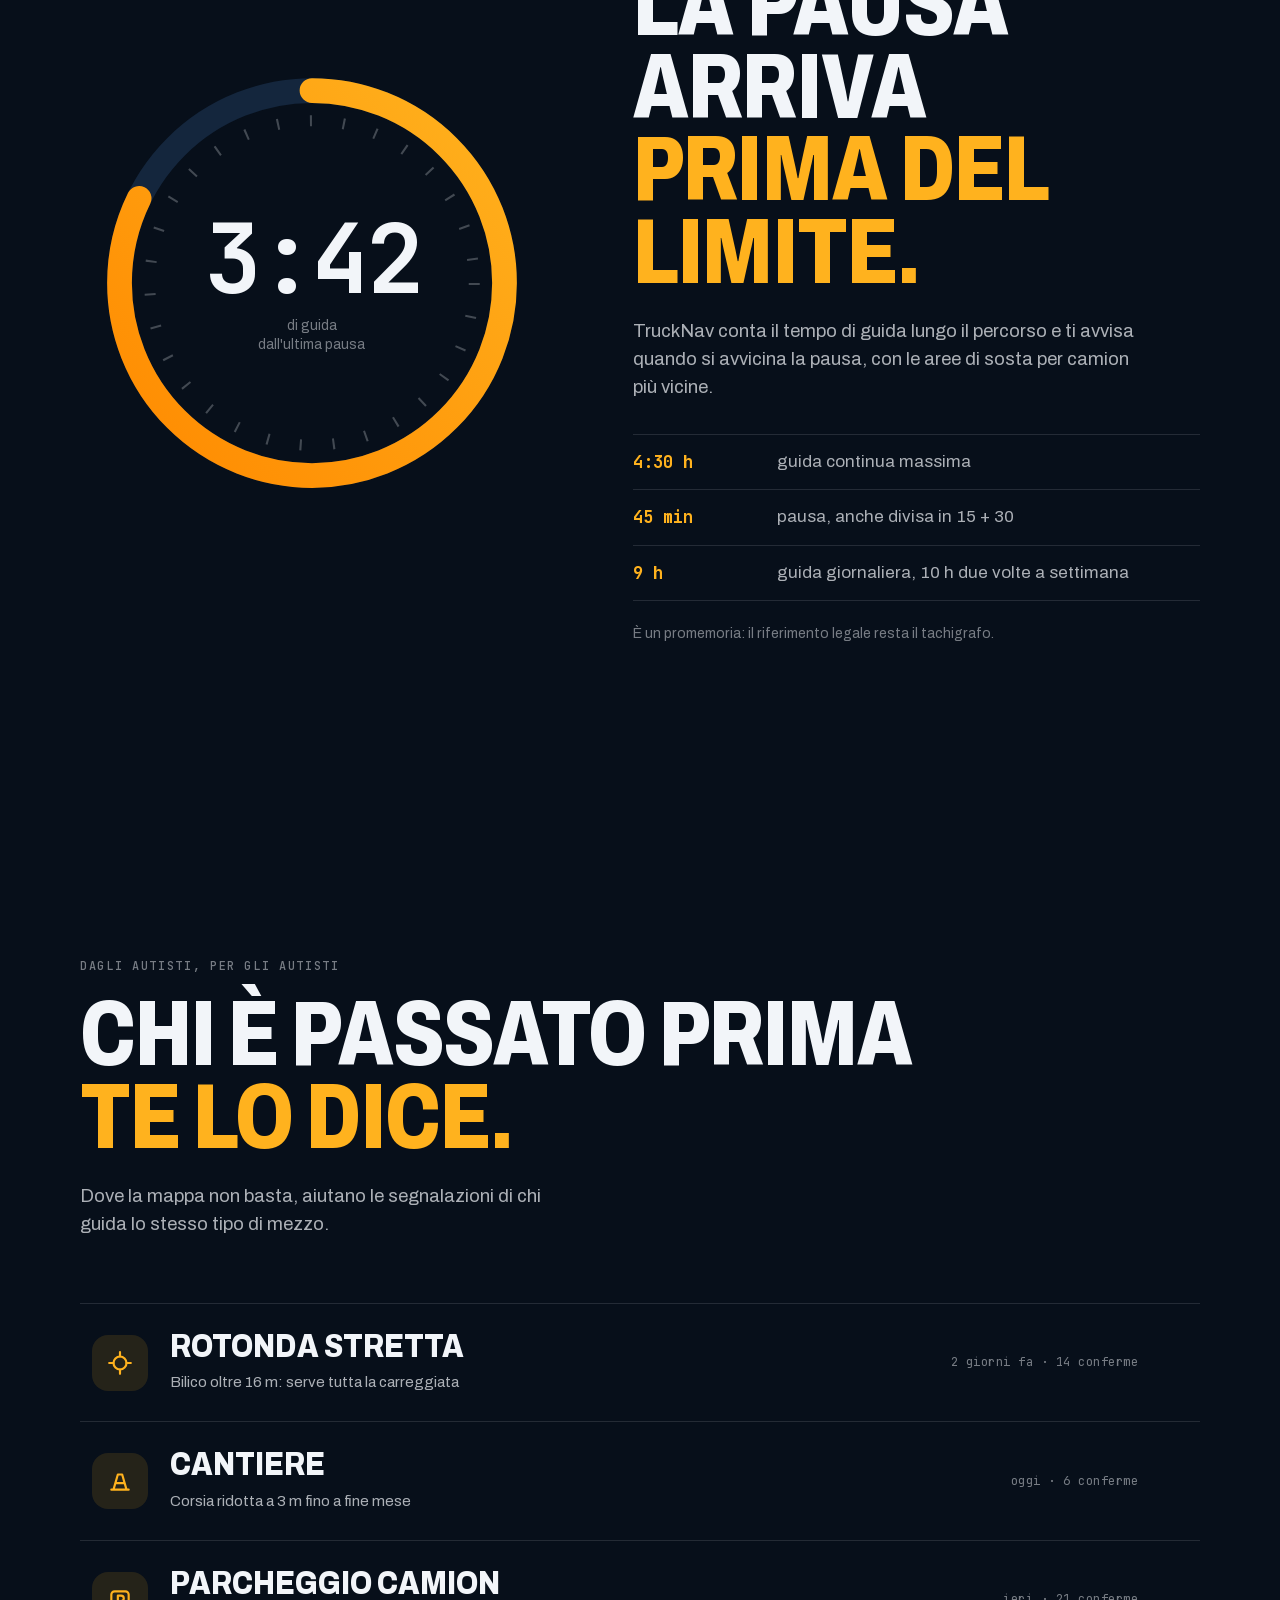
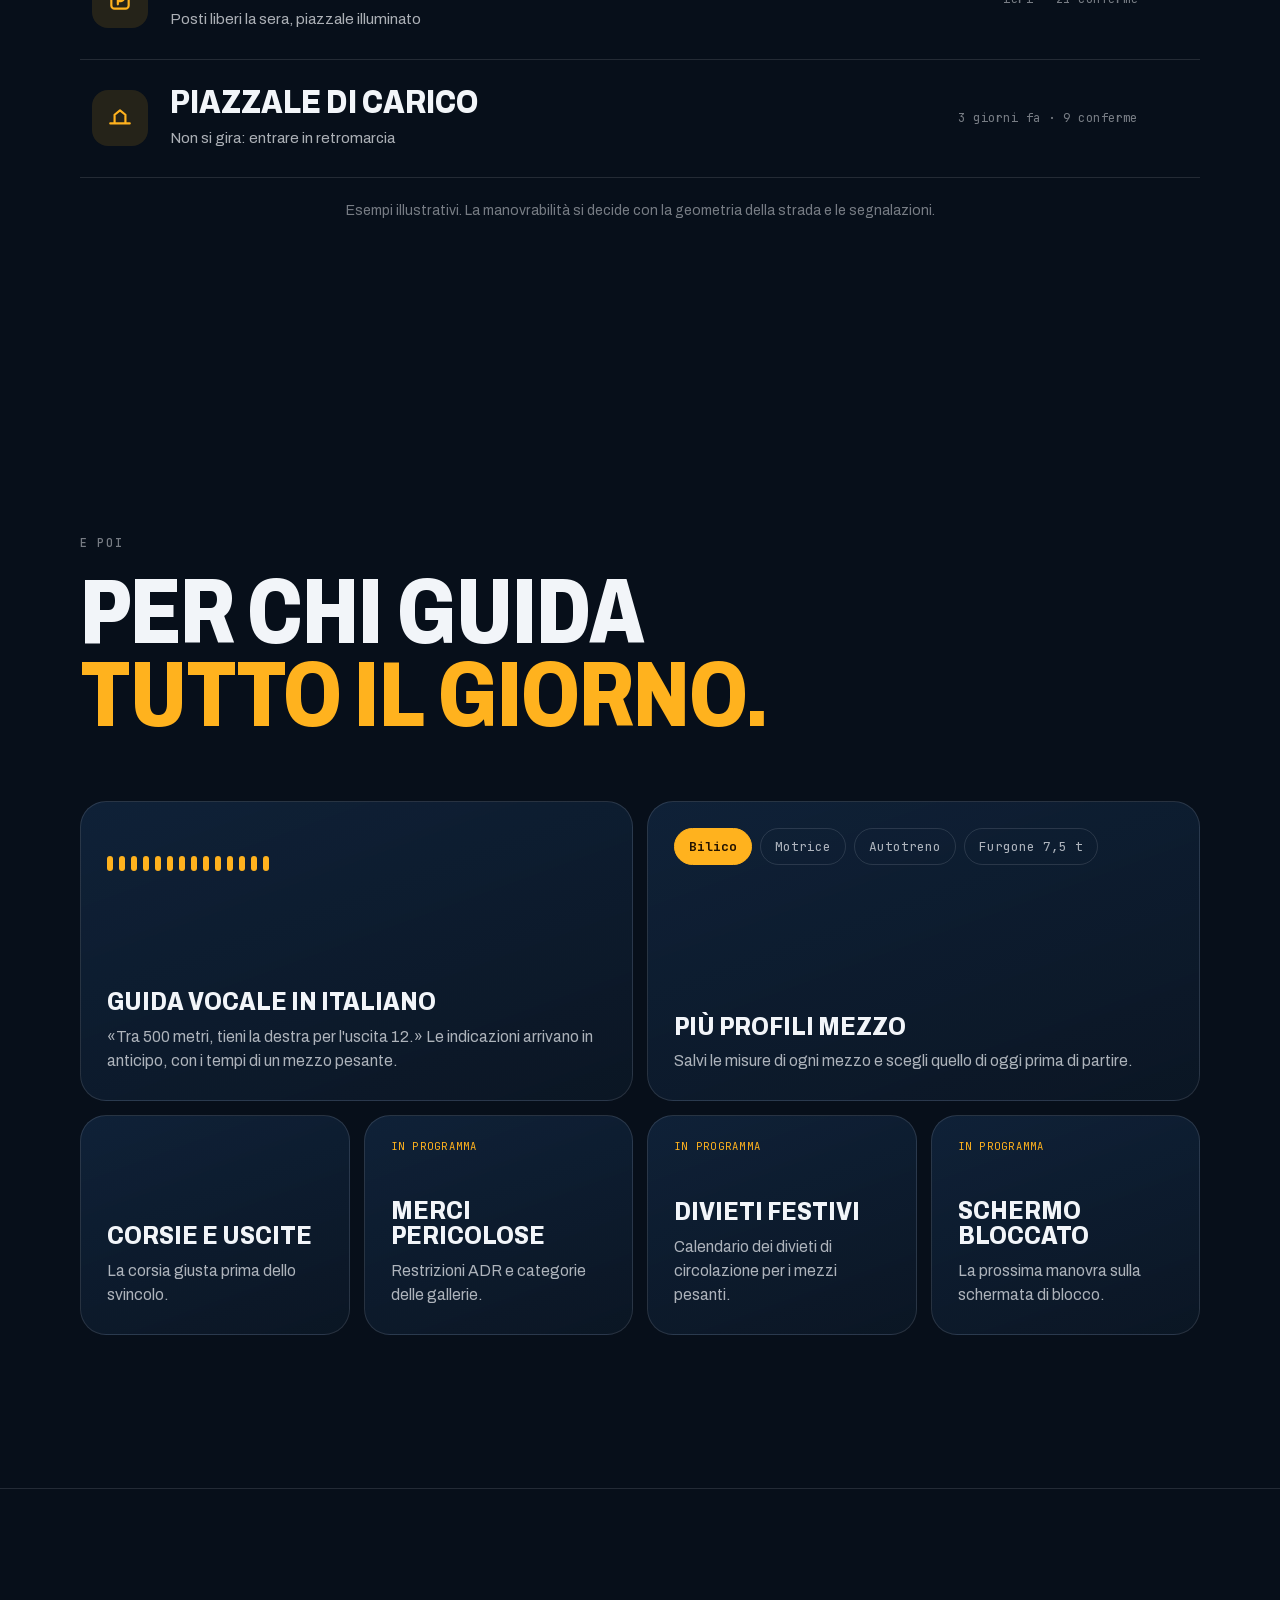
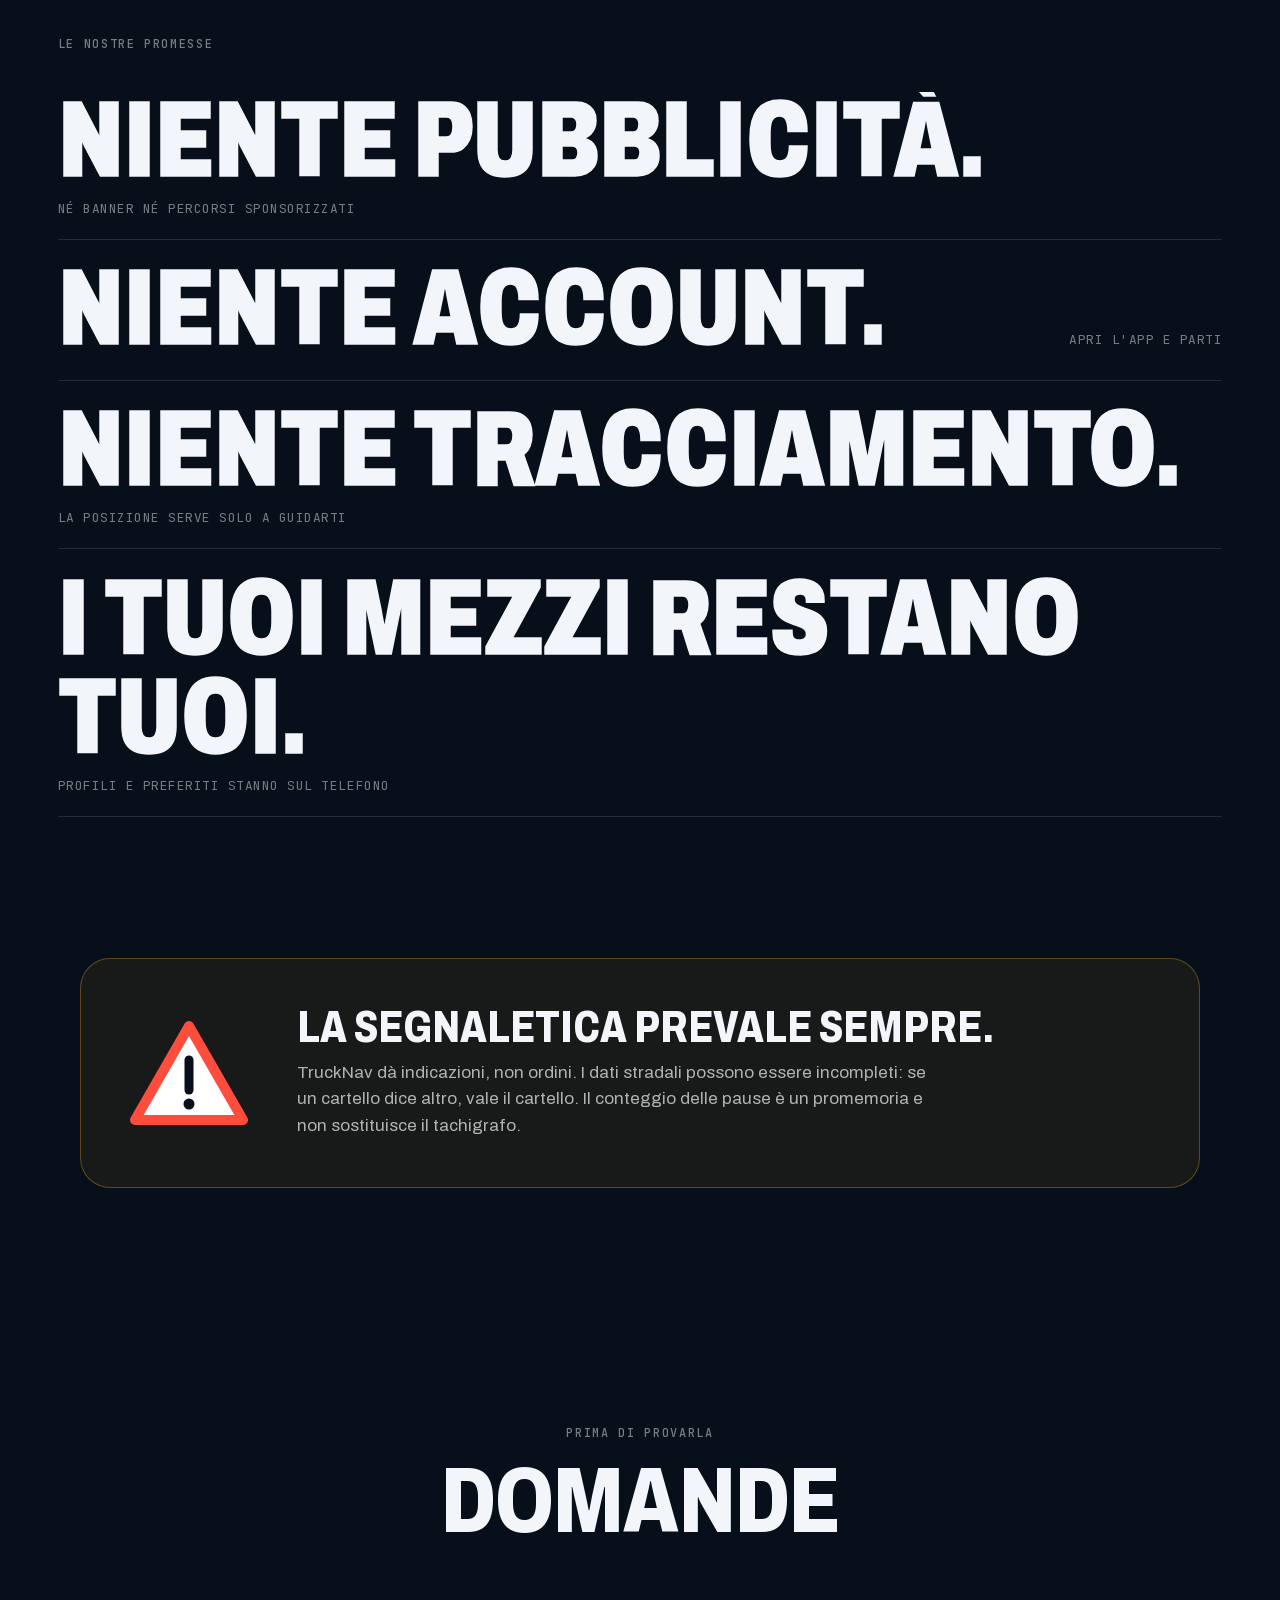
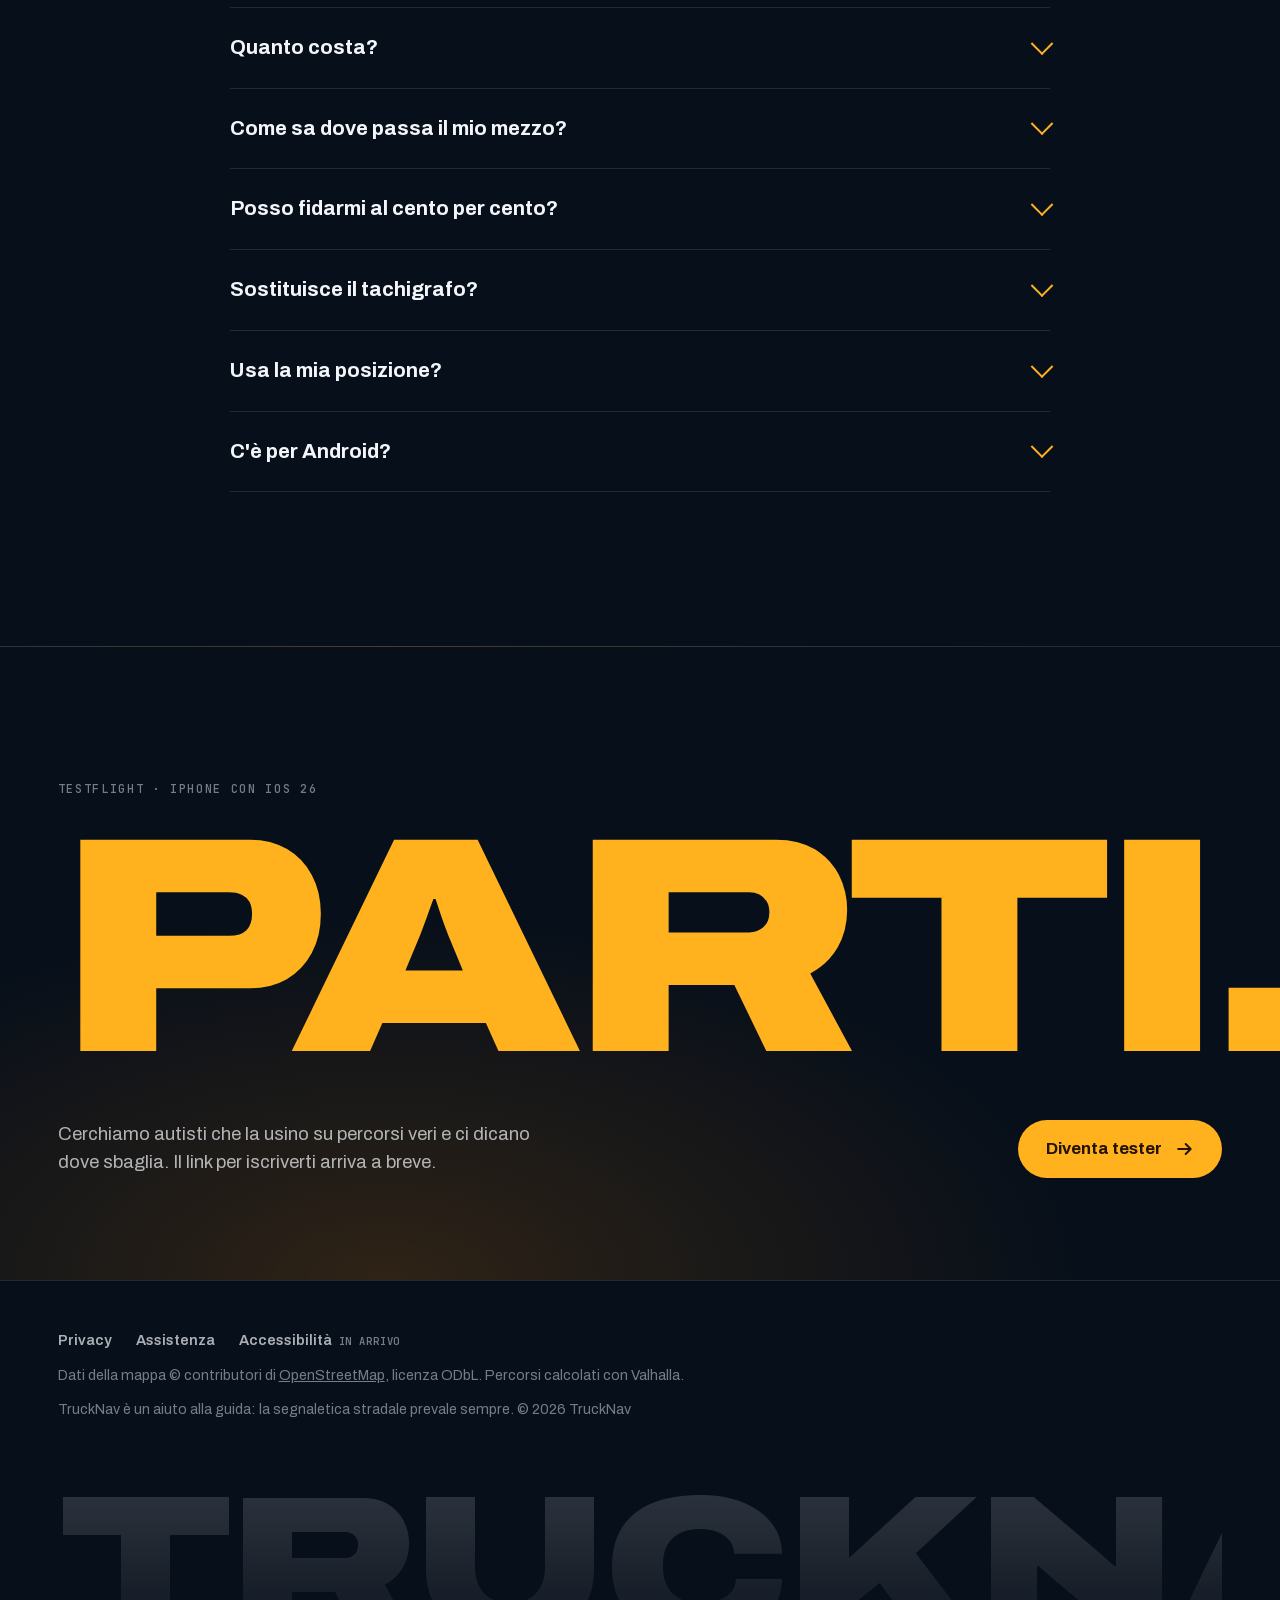
==== commit ba608ce4: "feat: pagine privacy e assistenza Co-Authored-By: Claude Opus 5.5 <noreply@anthropic.com>" ====
--- a/index.html
+++ b/index.html
@@ -370,8 +370,8 @@
 <footer class="footer full">
   <div class="foot-grid">
     <div class="foot-links">
-      <span>Privacy <small>in arrivo</small></span>
-      <span>Assistenza <small>in arrivo</small></span>
+      <a href="privacy.html">Privacy</a>
+      <a href="supporto.html">Assistenza</a>
       <span>Accessibilità <small>in arrivo</small></span>
     </div>
     <p>Dati della mappa © contributori di <a href="https://www.openstreetmap.org/copyright">OpenStreetMap</a>, licenza ODbL. Percorsi calcolati con Valhalla.</p>
--- a/style.css
+++ b/style.css
@@ -463,3 +463,67 @@
   .p-big { background-position: left; -webkit-text-stroke-color: transparent; }
   .road-truck { left: 40%; }
 }
+
+/* ======================================================================
+   Pagine di testo (privacy, assistenza)
+   Apertura a tutta larghezza, poi colonna centrata con indice laterale fisso.
+   ====================================================================== */
+.doc-hero {
+  padding-top: calc(env(safe-area-inset-top, 0px) + 140px); padding-bottom: clamp(48px, 6vw, 88px);
+  margin-top: calc(-1 * env(safe-area-inset-top, 0px));
+  background: radial-gradient(1000px 520px at 85% 0%, rgba(31, 68, 112, 0.7), transparent 62%);
+  border-bottom: 1px solid var(--hair);
+}
+.doc-title {
+  font-family: var(--display); font-weight: 850; font-stretch: 72%; text-transform: uppercase;
+  font-size: clamp(3.4rem, 12vw, 12rem); line-height: 0.84; letter-spacing: -0.01em; margin-block: 8px 28px;
+}
+.doc-title .line { display: block; overflow: hidden; }
+.doc-title .line-in { display: inline-block; animation: rise 1.1s var(--ease) both; }
+.doc-title .line:nth-child(2) .line-in { animation-delay: 0.08s; }
+.doc-meta { display: flex; flex-wrap: wrap; gap: 10px 32px; font-size: 0.76rem; letter-spacing: 0.08em; text-transform: uppercase; color: var(--faint); }
+
+.doc { display: grid; grid-template-columns: 220px minmax(0, 1fr); gap: clamp(32px, 6vw, 96px); align-items: start; padding-block: clamp(56px, 8vw, 110px); }
+.toc { position: sticky; top: 100px; }
+.toc ol { list-style: none; display: grid; gap: 2px; border-left: 1px solid var(--hair); }
+.toc a { display: block; padding: 7px 0 7px 16px; margin-left: -1px; border-left: 2px solid transparent; text-decoration: none; color: var(--faint); font-size: 0.9rem; transition: color 0.2s, border-color 0.2s; }
+.toc a:hover, .toc a.on { color: var(--ink); border-left-color: var(--amber); }
+@media (max-width: 860px) { .doc { grid-template-columns: minmax(0, 1fr); } .toc { display: none; } }
+
+.prose { max-width: 70ch; }
+.prose > section { padding-block: 8px 36px; border-bottom: 1px solid var(--hair); margin-bottom: 36px; }
+.prose > section:last-child { border-bottom: 0; }
+.prose h2 { font-family: var(--display); font-weight: 800; font-stretch: 82%; text-transform: uppercase; font-size: clamp(1.6rem, 3vw, 2.4rem); line-height: 1; margin-bottom: 16px; }
+.prose h3 { font-weight: 700; font-size: 1.1rem; margin: 22px 0 8px; }
+.prose p, .prose li { color: var(--muted); }
+.prose p + p { margin-top: 12px; }
+.prose ul { margin: 12px 0 0 0; padding-left: 0; list-style: none; display: grid; gap: 10px; }
+.prose ul li { position: relative; padding-left: 22px; }
+.prose ul li::before { content: ""; position: absolute; left: 2px; top: 0.62em; width: 8px; height: 8px; background: var(--amber); transform: rotate(45deg); }
+.prose strong { color: var(--ink); font-weight: 700; }
+.prose a { color: var(--amber); text-underline-offset: 3px; }
+.prose code { font-family: var(--mono); font-size: 0.9em; color: var(--ink); }
+
+.brief { display: grid; grid-template-columns: repeat(2, minmax(0, 1fr)); gap: 12px; margin-top: 8px; }
+.brief div { padding: 18px 20px; border-radius: 20px; background: rgba(255, 178, 30, 0.07); border: 1px solid rgba(255, 178, 30, 0.25); }
+.brief b { display: block; font-family: var(--display); font-weight: 800; font-stretch: 85%; text-transform: uppercase; font-size: 1.15rem; line-height: 1.05; margin-bottom: 6px; color: var(--ink); }
+.brief span { font-size: 0.92rem; color: var(--muted); }
+@media (max-width: 600px) { .brief { grid-template-columns: minmax(0, 1fr); } }
+
+.data-table { width: 100%; border-collapse: collapse; margin-top: 16px; font-size: 0.92rem; }
+.table-wrap { overflow-x: auto; }
+.data-table th, .data-table td { text-align: left; vertical-align: top; padding: 12px 14px 12px 0; border-bottom: 1px solid var(--hair); }
+.data-table th { font-family: var(--mono); font-weight: 500; font-size: 0.7rem; letter-spacing: 0.1em; text-transform: uppercase; color: var(--faint); }
+.data-table td { color: var(--muted); }
+.data-table td:first-child { color: var(--ink); font-weight: 700; min-width: 9em; }
+
+.contact { display: grid; grid-template-columns: minmax(0, 1fr) auto; gap: 20px 32px; align-items: center; padding: clamp(24px, 4vw, 44px); border-radius: 28px; background: linear-gradient(160deg, rgba(31, 68, 112, 0.5), rgba(14, 27, 43, 0.6)); border: 1px solid var(--hair); margin-bottom: 48px; }
+.contact .addr { font-family: var(--display); font-weight: 800; font-stretch: 90%; font-size: clamp(1.6rem, 4.4vw, 3.4rem); line-height: 1; color: var(--amber); word-break: break-all; user-select: all; }
+.contact p { color: var(--muted); margin-top: 10px; }
+.copy-btn { font: inherit; font-weight: 700; cursor: pointer; border: 1px solid var(--hair); background: transparent; color: var(--ink); border-radius: 999px; padding: 12px 20px; min-height: 48px; }
+.copy-btn:hover { background: rgba(255, 255, 255, 0.06); }
+@media (max-width: 700px) { .contact { grid-template-columns: minmax(0, 1fr); } }
+
+.foot-links a { text-decoration: none; }
+.foot-links a:hover { color: var(--amber); }
+.nav nav a[aria-current="page"] { color: var(--ink); background: rgba(255, 255, 255, 0.07); }
